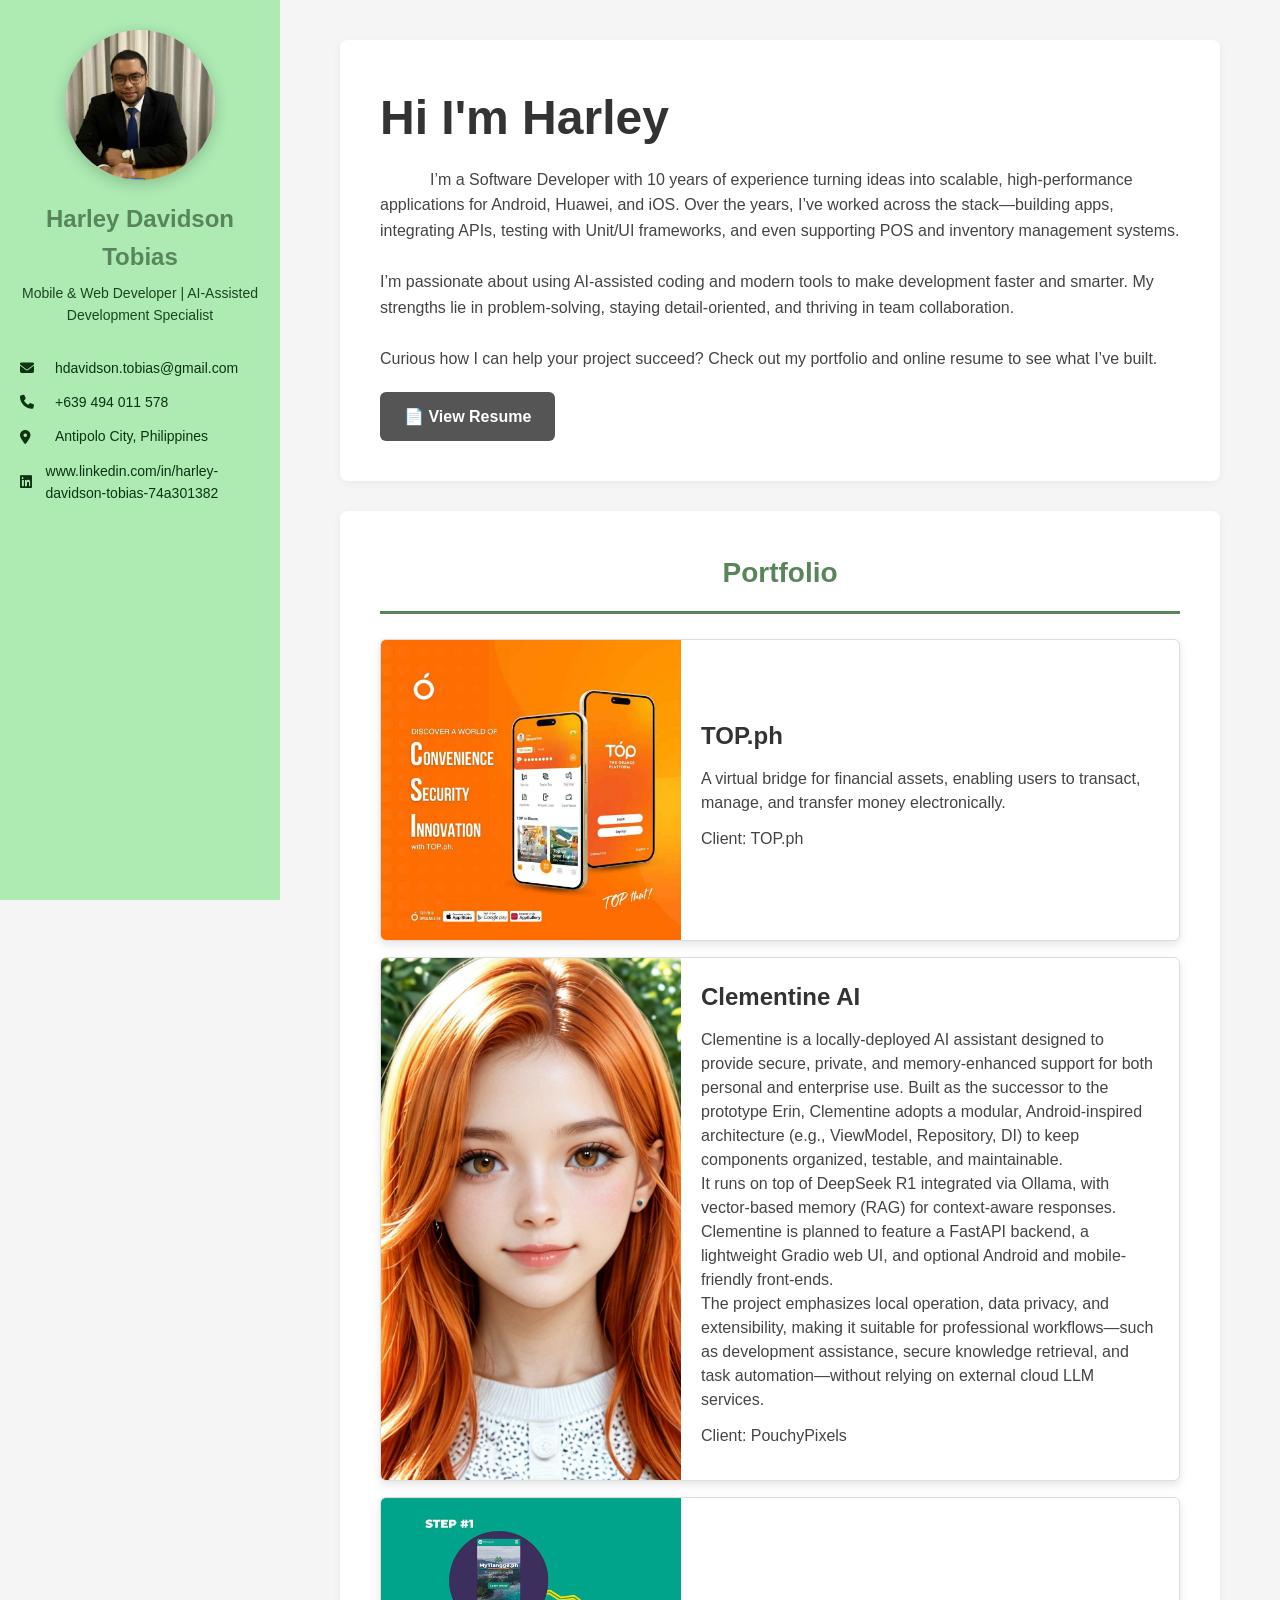
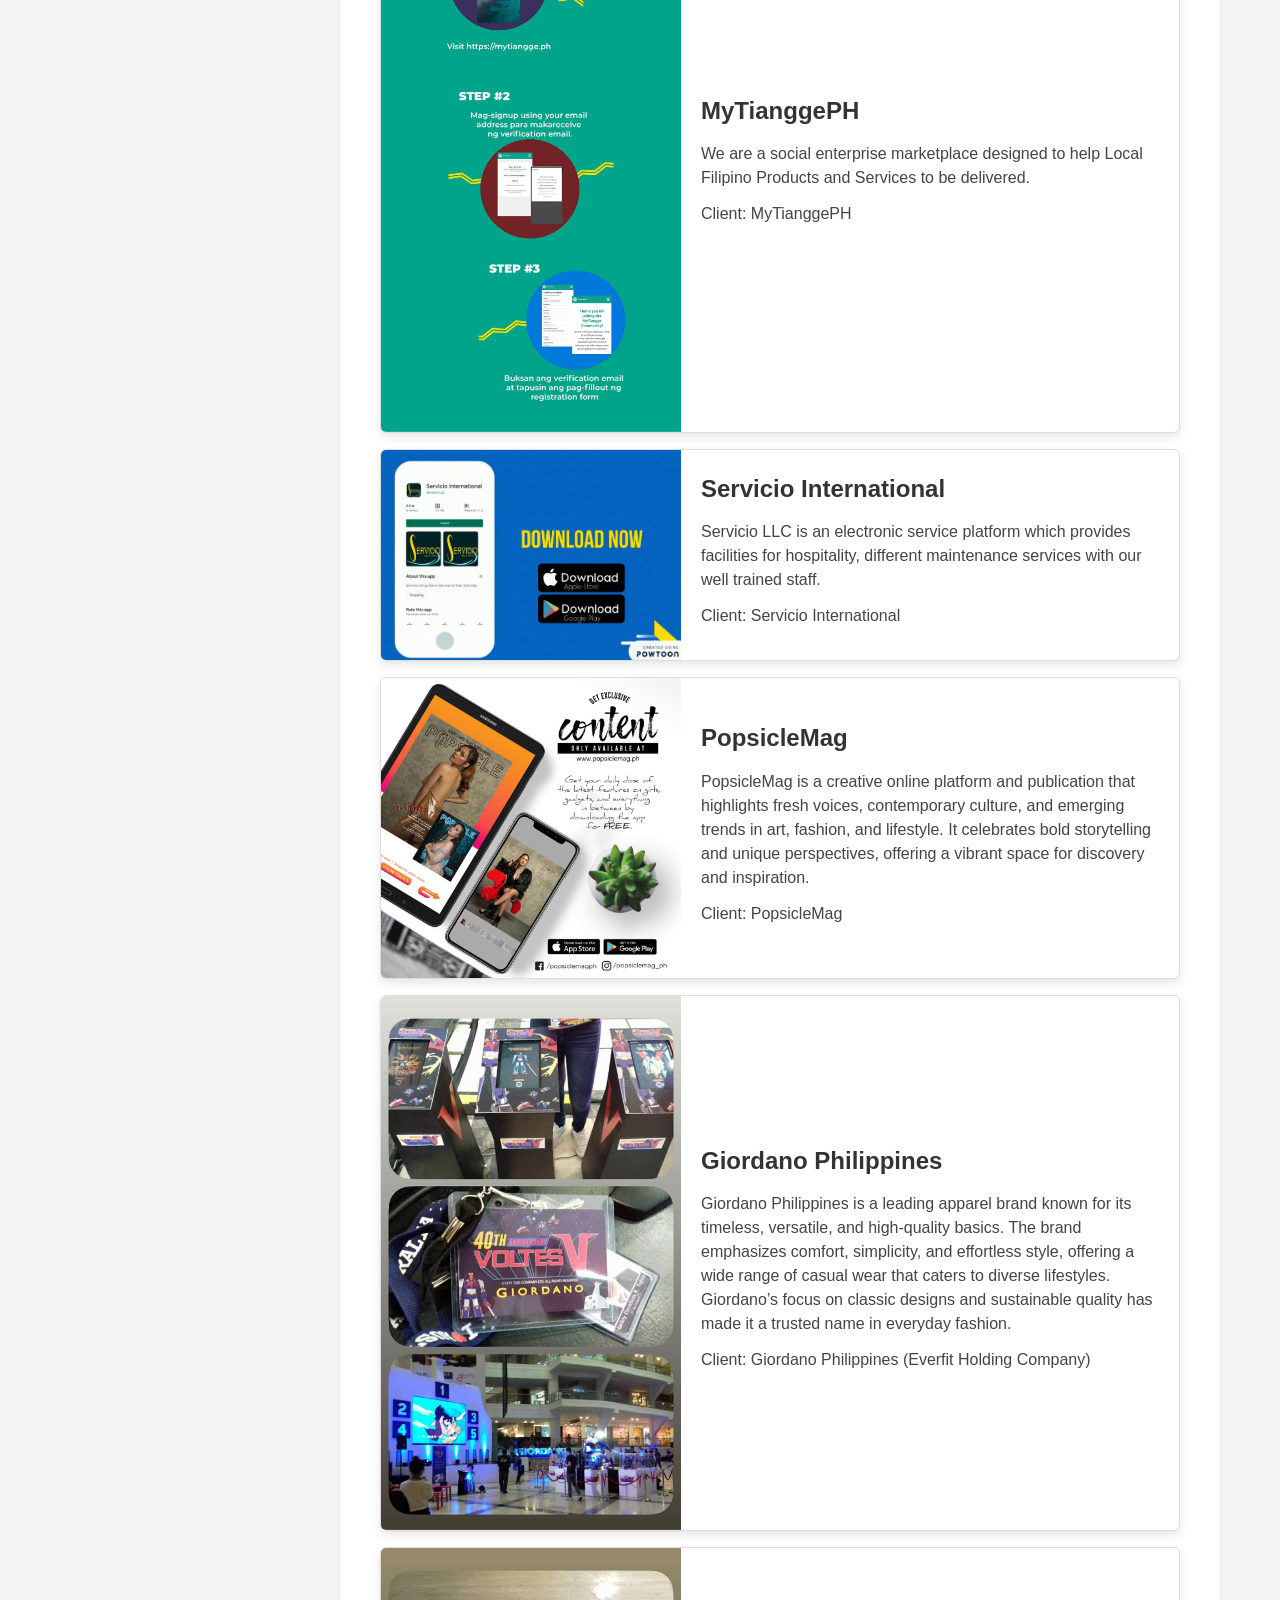
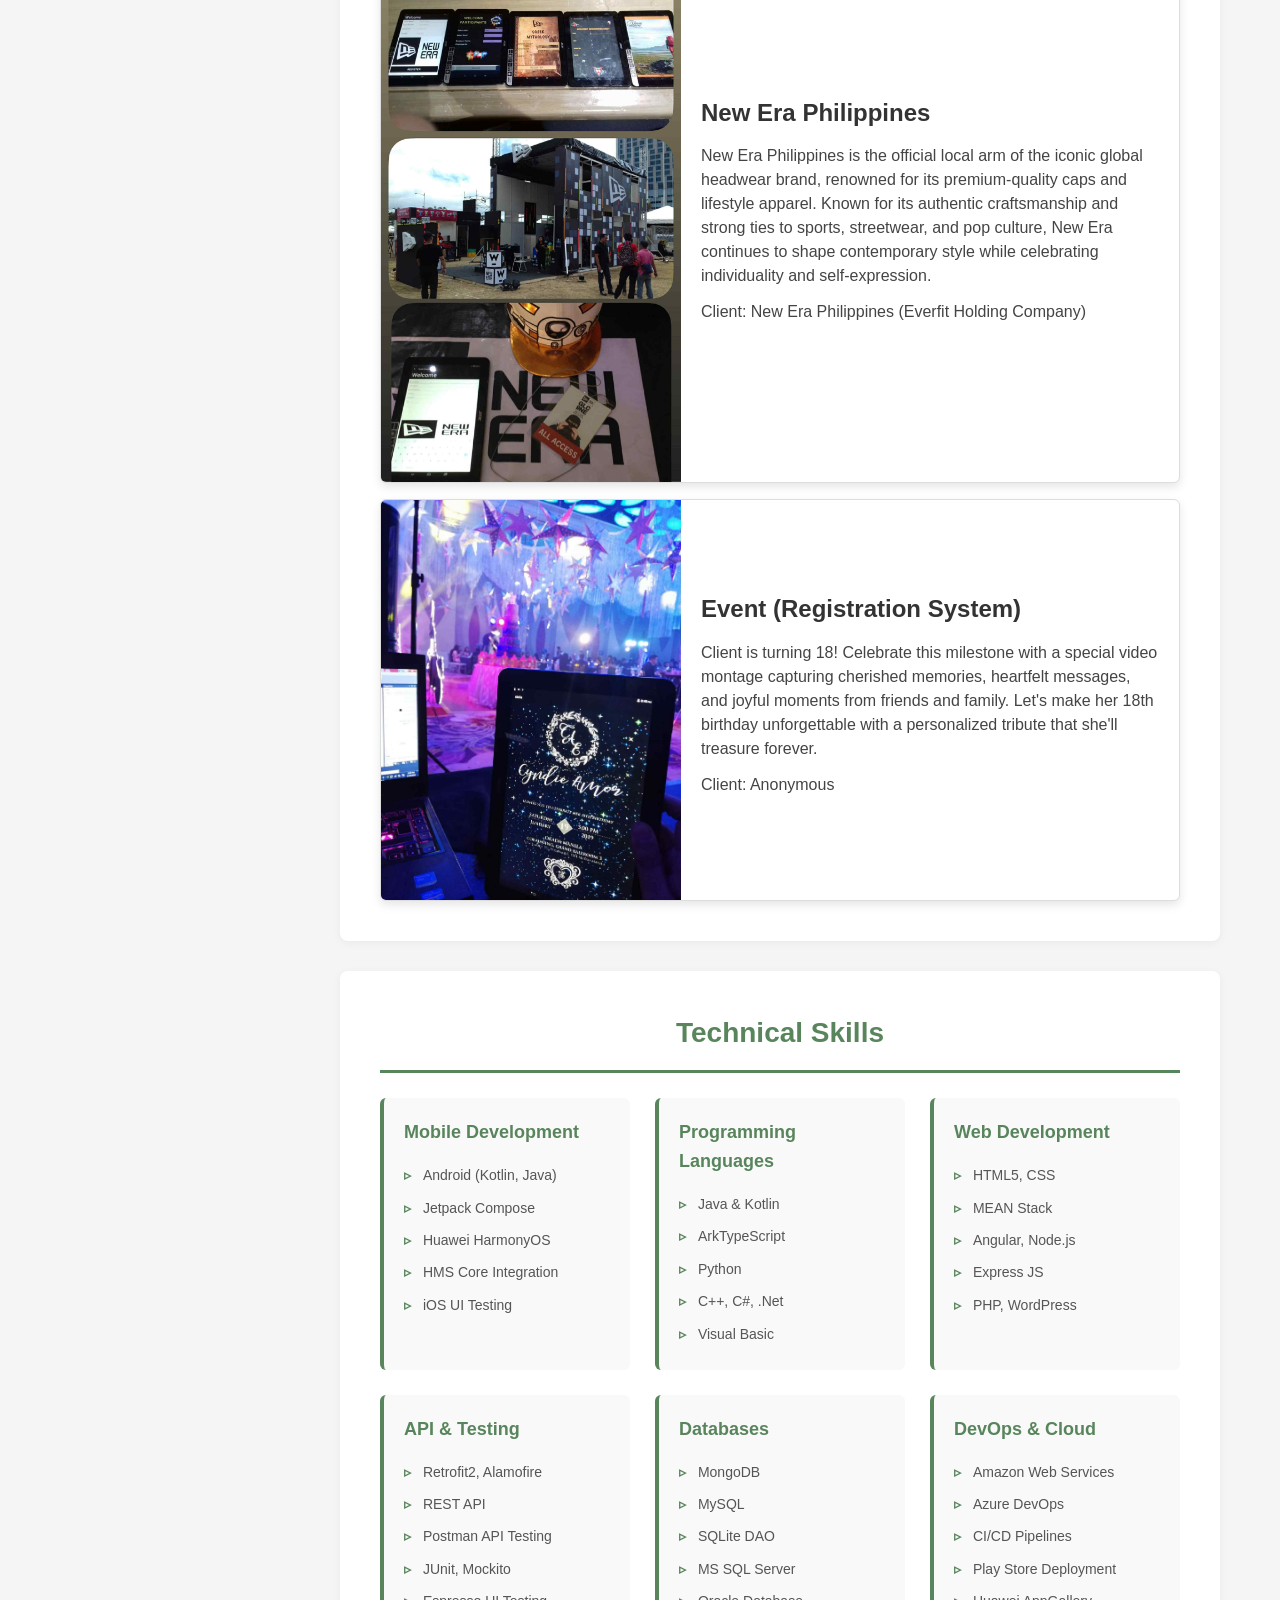
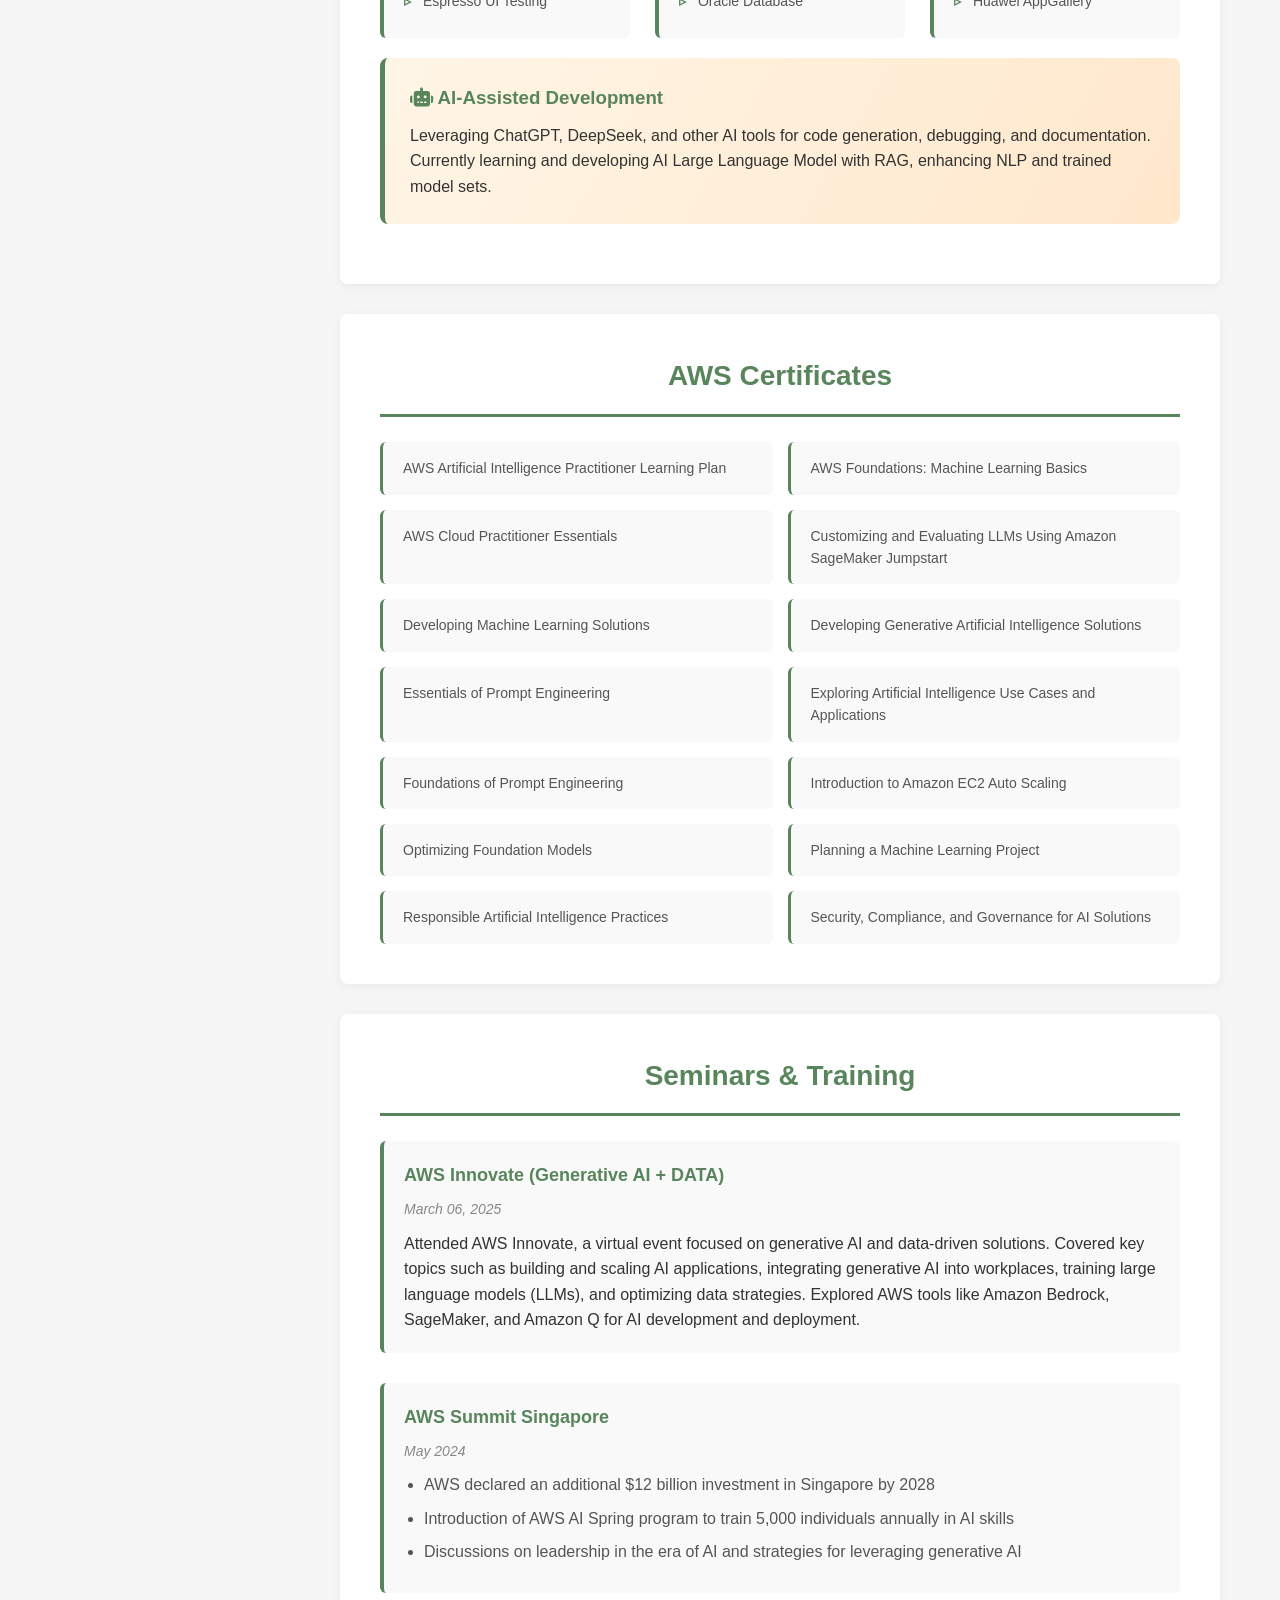
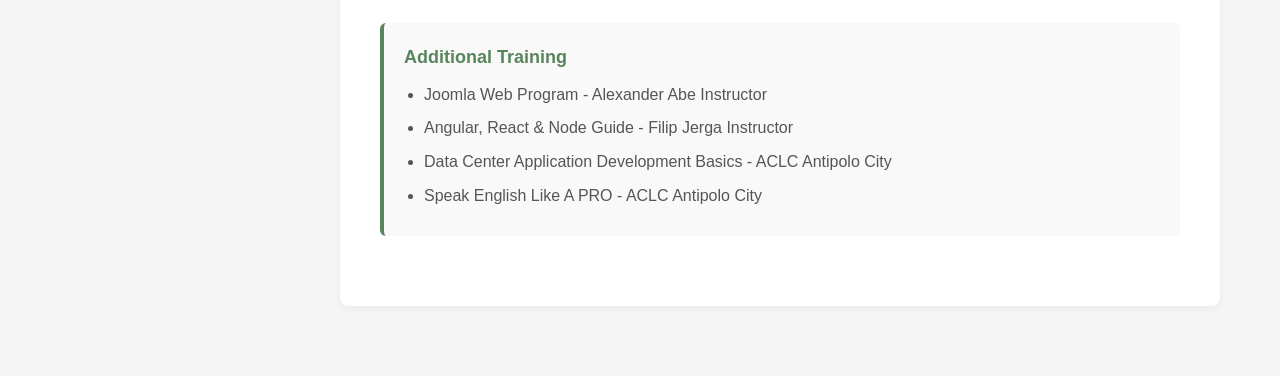
==== index.html @ dfcd3eab "added linked in" ====
<!DOCTYPE html>
<html lang="en">
<head>
    <meta charset="UTF-8">
    <meta name="viewport" content="width=device-width, initial-scale=1.0">
    <title>Harley Davidson Tobias - Mobile & Web Developer</title>
    <link href="https://cdnjs.cloudflare.com/ajax/libs/font-awesome/6.4.0/css/all.min.css" rel="stylesheet">
    <style>
        * {
            margin: 0;
            padding: 0;
            box-sizing: border-box;
        }

        body {
            font-family: 'Segoe UI', Tahoma, Geneva, Verdana, sans-serif;
            line-height: 1.6;
            color: #333;
            background: #f5f5f5;
        }

        .sidebar {
            position: fixed;
            left: 0;
            top: 0;
            width: 280px;
            height: 100vh;
            background: linear-gradient(135deg, #ADEBB3 0%, #ADEBB3 100%);
            color: white;
            padding: 30px 20px;
            overflow-y: auto;
            z-index: 1000;
        }

        .profile-img {
            width: 150px;
            height: 150px;
            border-radius: 50%;
            background: white;
            background-size: 150%; 
            background-image: url('my_picture.jpeg');
            background-position: center;
            margin: 0 auto 20px;
            display: flex;
            align-items: center;
            justify-content: center;
            font-size: 60px;
            color: #58855C;
            font-weight: bold;
            box-shadow: 0 4px 15px rgba(0,0,0,0.2);
        }

        .sidebar h1 {
            font-size: 24px;
            margin-bottom: 5px;
            text-align: center;
            color: #58855C;
        }

        .sidebar .tagline {
            text-align: center;
            font-size: 14px;
            opacity: 0.9;
            margin-bottom: 25px;
            font-weight: 300;
            color: #0D3311;
        }

        .contact-info {
            margin: 30px 0;
        }

        .contact-info a {
            color: white;
            text-decoration: none;
            display: flex;
            align-items: center;
            margin: 12px 0;
            font-size: 14px;
            transition: opacity 0.3s;
            color: #0D3311;
        }

        .contact-info a:hover {
            opacity: 0.8;
        }

        .contact-info i {
            width: 25px;
            margin-right: 10px;
        }

        .main-content {
            margin-left: 280px;
            padding: 40px 60px;
        }

        .section {
            background: white;
            padding: 40px;
            margin-bottom: 30px;
            border-radius: 8px;
            box-shadow: 0 2px 10px rgba(0,0,0,0.05);
        }

        .section-title {
            font-size: 28px;
            color: #58855C;
            margin-bottom: 25px;
            padding-bottom: 15px;
            border-bottom: 3px solid #58855C;
            font-weight: 600;
            text-align: center;
        }

        .intro {
            font-size: 18px;
            line-height: 1.8;
            color: #555;
        }

        .experience-item, .education-item {
            margin-bottom: 35px;
            padding-bottom: 30px;
            border-bottom: 1px solid #e0e0e0;
        }

        .experience-item:last-child, .education-item:last-child {
            border-bottom: none;
        }

        .job-title {
            font-size: 20px;
            color: #333;
            font-weight: 600;
            margin-bottom: 5px;
        }

        .company {
            font-size: 16px;
            color: #58855C;
            font-weight: 500;
            margin-bottom: 5px;
        }

        .date {
            font-size: 14px;
            color: #888;
            margin-bottom: 15px;
            font-style: italic;
        }

        .experience-item ul, .seminars ul {
            margin-left: 20px;
            margin-top: 10px;
        }

        .experience-item li, .seminars li {
            margin: 8px 0;
            color: #555;
        }

        .skills-grid {
            display: grid;
            grid-template-columns: repeat(auto-fit, minmax(250px, 1fr));
            gap: 25px;
            margin-top: 20px;
        }

        .skill-category {
            background: #f9f9f9;
            padding: 20px;
            border-radius: 6px;
            border-left: 4px solid #58855C;
        }

        .skill-category h3 {
            color: #58855C;
            margin-bottom: 12px;
            font-size: 18px;
        }

        .skill-category ul {
            list-style: none;
        }

        .skill-category li {
            padding: 5px 0;
            color: #555;
            font-size: 14px;
        }

        .skill-category li:before {
            content: "▹ ";
            color: #58855C;
            font-weight: bold;
            margin-right: 8px;
        }

        .certificates-grid {
            display: grid;
            grid-template-columns: repeat(auto-fill, minmax(280px, 1fr));
            gap: 15px;
            margin-top: 20px;
        }

        .certificate-item {
            background: #f9f9f9;
            padding: 15px 20px;
            border-radius: 6px;
            border-left: 3px solid #58855C;
            font-size: 14px;
            color: #555;
            transition: transform 0.3s, box-shadow 0.3s;
        }

        .certificate-item:hover {
            transform: translateX(5px);
            box-shadow: 0 4px 12px rgba(255, 107, 53, 0.2);
        }

        .awards {
            display: flex;
            flex-wrap: wrap;
            gap: 15px;
            margin-top: 20px;
        }

        .award-badge {
            background: linear-gradient(135deg, #58855C 0%, #ff8c42 100%);
            color: white;
            padding: 12px 20px;
            border-radius: 25px;
            font-size: 14px;
            font-weight: 500;
            box-shadow: 0 3px 10px rgba(255, 107, 53, 0.3);
        }

        .seminar-item {
            margin-bottom: 30px;
            padding: 20px;
            background: #f9f9f9;
            border-radius: 6px;
            border-left: 4px solid #58855C;
        }

        .seminar-title {
            font-size: 18px;
            color: #58855C;
            font-weight: 600;
            margin-bottom: 8px;
        }

        .seminar-item .date {
            margin-bottom: 10px;
        }

        @media (max-width: 768px) {
            .sidebar {
                position: relative;
                width: 100%;
                height: auto;
            }

            .main-content {
                margin-left: 0;
                padding: 20px;
            }

            .skills-grid {
                grid-template-columns: 1fr;
            }
        }

        .highlight {
            background: linear-gradient(120deg, #fff5e6 0%, #ffe8cc 100%);
            padding: 25px;
            border-radius: 8px;
            border-left: 5px solid #58855C;
            margin: 20px 0;
        }

        .highlight h3 {
            color: #58855C;
            margin-bottom: 10px;
        }

        .profile-info {
            flex: 1;
        }

        .profile-info h1 {
            font-size: 48px;
            margin: 0 0 10px 0;
        }

        .profile-info h2 {
            font-size: 24px;
            font-weight: normal;
            color: #666;
            margin: 0 0 20px 0;
        }

        .profile-info p {
            font-size: 16px;
            color: #444;
            line-height: 1.6;
        }

        .profile-info a {
            color: white;
            text-decoration: none;
        }

        .buttons {
            margin-top: 20px;
        }

        .btn {
            display: inline-block;
            padding: 12px 24px;
            margin-right: 12px;
            font-weight: bold;
            border-radius: 6px;
            text-decoration: none;
            font-size: 16px;
        }

        .btn-portfolio {
            background-color: #4CAF50;
            color: white;
        }

        .btn-resume {
            background-color: #555;
            color: white;
        }
        .indented-first-line {
            text-indent: 50px; /* Indents the first line by 50 pixels */
        }

        .project-card {
            display: flex;
            max-width: 800px;
            background: #fff;
            border: 1px solid #ddd;
            border-radius: 6px;
            margin-top: 16px;
            overflow: hidden;
            box-shadow: 0 4px 10px rgba(0,0,0,0.1);
        }

        .project-card img {
            width: 300px;
            height: auto;
            object-fit: cover;
        }

        .project-content {
            padding: 20px;
            display: flex;
            flex-direction: column;
            justify-content: center;
        }

        .project-content h2 {
            font-size: 24px;
            margin: 0 0 12px 0;
            font-weight: bold;
        }

        .project-content p {
            font-size: 16px;
            color: #444;
            line-height: 1.5;
            margin: 0 0 12px 0;
        }

        .project-client {
            font-size: 14px;
            color: #777;
        }

        /* Responsive */
        @media (max-width: 600px) {
            .project-card {
            flex-direction: column;
            }

            .project-card img {
            width: 100%;
            }
        }
    </style>
</head>
<body>
    <div class="sidebar">
        <div class="profile-img"></div>
        <h1>Harley Davidson Tobias</h1>
        <p class="tagline">Mobile & Web Developer | AI-Assisted Development Specialist</p>
        
        <div class="contact-info">
            <a href="mailto:hdavidson.tobias@gmail.com">
                <i class="fas fa-envelope"></i>
                hdavidson.tobias@gmail.com
            </a>
            <a href="tel:+639494011578">
                <i class="fas fa-phone"></i>
                +639 494 011 578
            </a>
            <a href="#">
                <i class="fas fa-map-marker-alt"></i>
                Antipolo City, Philippines
            </a>
            <a href="https://www.linkedin.com/in/harley-davidson-tobias-74a301382">
                <i class="fa-brands fa-linkedin"></i>
                www.linkedin.com/in/harley-davidson-tobias-74a301382
            </a>
        </div>
    </div>

    <div class="main-content">
        <section class="section">
            <!-- <h2 class="section-title">Professional Summary</h2>
            <p class="intro">
                Results-driven Software Developer with 10 years of experience specializing in Android, Huawei, and iOS applications, as well as Unit/UI Testing, Postman API Testing, web development, inventory management, and POS technical support. Proficient in front-end and back-end development, API integration, and AI-assisted coding. Known for strong problem-solving skills, attention to detail, and a collaborative team spirit. Passionate about building scalable, high-performance applications and leveraging tools to optimize workflows.
            </p> -->
            <div class="profile-info">
                <h1>Hi I'm Harley</h1>
                <p class="indented-first-line">I’m a Software Developer with 10 years of experience turning ideas into scalable, high-performance applications for Android, Huawei, and iOS. Over the years, I’ve worked across the stack—building apps, integrating APIs, testing with Unit/UI frameworks, and even supporting POS and inventory management systems.
                    <br><br>I’m passionate about using AI-assisted coding and modern tools to make development faster and smarter. My strengths lie in problem-solving, staying detail-oriented, and thriving in team collaboration.
                    <br><br>Curious how I can help your project succeed? Check out my portfolio and online resume to see what I’ve built.
                </p>
            
                <div class="buttons">
                  <!-- <a href="#" class="btn btn-portfolio">➤ View Portfolio</a> -->
                  <a href="cv.pdf" class="btn btn-resume">📄 View Resume</a>
                </div>
              </div>
            
              <!-- <div class="profile-img">
                <img src="profile.jpg" alt="Profile Photo">
              </div> -->
        </section>

        <section class="section">
            <h2 class="section-title">Portfolio</h2>
            <div class="project-card">
                <img src="top_1.jpeg" alt="TOP.ph">
                <div class="project-content">
                  <h2>TOP.ph</h2>
                  <p>
                    A virtual bridge for financial assets, enabling users to transact, manage, and transfer money electronically.
                  </p>
                  <p class="project-client">Client: TOP.ph</p>
                </div>
            </div>

            <div class="project-card">
                <img src="clementine.png" alt="Clementine">
                <div class="project-content">
                  <h2>Clementine AI</h2>
                  <p>
                    Clementine is a locally-deployed AI assistant designed to provide secure, private, and memory-enhanced support for both personal and enterprise use. Built as the successor to the prototype Erin, Clementine adopts a modular, Android-inspired architecture (e.g., ViewModel, Repository, DI) to keep components organized, testable, and maintainable.
                    <br>It runs on top of DeepSeek R1 integrated via Ollama, with vector-based memory (RAG) for context-aware responses. Clementine is planned to feature a FastAPI backend, a lightweight Gradio web UI, and optional Android and mobile-friendly front-ends.
                    <br>The project emphasizes local operation, data privacy, and extensibility, making it suitable for professional workflows—such as development assistance, secure knowledge retrieval, and task automation—without relying on external cloud LLM services.
                  </p>
                  <p class="project-client">Client: PouchyPixels</p>
                </div>
            </div>

            <div class="project-card">
                <img src="mytiangge_4.jpeg" alt="MyTianggePH">
                <div class="project-content">
                  <h2>MyTianggePH</h2>
                  <p>
                    We are a social enterprise marketplace designed to help Local Filipino Products and Services to be delivered.
                  </p>
                  <p class="project-client">Client: MyTianggePH</p>
                </div>
            </div>

            <div class="project-card">
                <img src="servicio_2.jpeg" alt="Servicio International ">
                <div class="project-content">
                  <h2>Servicio International</h2>
                  <p>
                    Servicio LLC is an electronic service platform which provides facilities for hospitality, different maintenance services with our well trained staff.
                  </p>
                  <p class="project-client">Client: Servicio International </p>
                </div>
            </div>

            <div class="project-card">
                <img src="popsicle_mag.jpg" alt="PopsicleMag">
                <div class="project-content">
                  <h2>PopsicleMag</h2>
                  <p>
                    PopsicleMag is a creative online platform and publication that highlights fresh voices, contemporary culture, and emerging trends in art, fashion, and lifestyle. It celebrates bold storytelling and unique perspectives, offering a vibrant space for discovery and inspiration.
                  </p>
                  <p class="project-client">Client: PopsicleMag</p>
                </div>
            </div>
            
            <div class="project-card">
                <img src="giordano_1.jpeg" alt="Giordano Philippines">
                <div class="project-content">
                  <h2>Giordano Philippines</h2>
                  <p>
                    Giordano Philippines is a leading apparel brand known for its timeless, versatile, and high-quality basics. The brand emphasizes comfort, simplicity, and effortless style, offering a wide range of casual wear that caters to diverse lifestyles. Giordano’s focus on classic designs and sustainable quality has made it a trusted name in everyday fashion.
                  </p>
                  <p class="project-client">Client: Giordano Philippines (Everfit Holding Company) </p>
                </div>
            </div>

            <div class="project-card">
                <img src="newera_1.jpeg" alt="New Era Philippines">
                <div class="project-content">
                  <h2>New Era Philippines</h2>
                  <p>
                    New Era Philippines is the official local arm of the iconic global headwear brand, renowned for its premium-quality caps and lifestyle apparel. Known for its authentic craftsmanship and strong ties to sports, streetwear, and pop culture, New Era continues to shape contemporary style while celebrating individuality and self-expression.
                  </p>
                  <p class="project-client">Client: New Era Philippines (Everfit Holding Company) </p>
                </div>
            </div>

            <div class="project-card">
                <img src="cyndie_amor.jpeg" alt="Cyndie Amor">
                <div class="project-content">
                  <h2>Event (Registration System)</h2>
                  <p>
                    Client is turning 18! Celebrate this milestone with a special video montage capturing cherished memories, heartfelt messages, and joyful moments from friends and family. Let's make her 18th birthday unforgettable with a personalized tribute that she'll treasure forever.
                  </p>
                  <p class="project-client">Client: Anonymous </p>
                </div>
            </div>
        </section>
        <!-- <section class="section">
            <h2 class="section-title">Experience</h2>
            
            <div class="experience-item">
                <h3 class="job-title">Mobile Android/Huawei Developer</h3>
                <div class="company">The Orange Company Inc., Philippines</div>
                <div class="date">August 2022 - Present</div>
                <ul>
                    <li>Developed multiple Android and Huawei mobile applications (In-House apps) with Jetpack Compose & XML (TOP.PH, TOP KEY, QR generation)</li>
                    <li>Conducted UNIT/UI Testing using Espresso (Android Studio IDE)</li>
                    <li>Integrated RESTful & SQL APIs for real-time and asynchronous data handling</li>
                    <li>Implemented Huawei Mobile Services (HMS) such as Location Kit, Geocoder, and more</li>
                    <li>Wrote & maintained unit tests with JUnit, Mockito and Espresso to ensure code reliability</li>
                    <li>Automated UI testing and Unit Testing for robust user experience validation</li>
                    <li>Conducted Postman testing of API request, response and authentications</li>
                    <li>Optimized app performance by reducing memory leaks and improving response times</li>
                    <li>Managed Play Store & AppGallery deployments, including signing, review compliance, and updates</li>
                    <li>Enhanced CI/CD workflows in Azure DevOps for automated testing and release management</li>
                </ul>
            </div>

            <div class="experience-item">
                <h3 class="job-title">Software Information Technology</h3>
                <div class="company">SERVICIO International, Doha Qatar</div>
                <div class="date">April 2020 - September 2021</div>
                <ul>
                    <li>Developed/Maintained SERVICIO application Android and iOS version</li>
                    <li>Q.A Tester for the Android version</li>
                    <li>Website development and maintenance of SERVICIO</li>
                    <li>Maintained AWS Cloud Server for SERVICIO</li>
                    <li>Managed MongoDB Database</li>
                    <li>Provided technical support for office equipment</li>
                </ul>
            </div>

            <div class="experience-item">
                <h3 class="job-title">Head Android Developer – Front End/Back End</h3>
                <div class="company">MyTianggePH, Philippines</div>
                <div class="date">June 2020 - March 2021</div>
                <ul>
                    <li>Developed MyTianggePH android version</li>
                    <li>Q.A Tester for the Website development team and Android version</li>
                    <li>API Back-End Tester using CURL and Postman for integration between android app and website</li>
                    <li>API Back-End Developer for android</li>
                </ul>
            </div>

            <div class="experience-item">
                <h3 class="job-title">Lead Systems Developer / IT Assistant</h3>
                <div class="company">Everfit Holding Company Inc., Philippines</div>
                <div class="date">May 2017 - March 2020</div>
                <ul>
                    <li>Provided support for In-house POS system for Philippines, Mall Networks</li>
                    <li>Training Instructor for POS In-house application</li>
                    <li>Team Lead for Management Inventory System and VIP card system</li>
                    <li>Created new databases using data CFG (Context Free Grammar)</li>
                    <li>Generated reports and monitoring using backend SQL queries (MS SQL Server 2000 ~ 2008 R2)</li>
                    <li>Supported stores: Giordano PH, NEW ERA Caps PH, NBA Philippines, Popsicle Magazine PH, Versus Barcade Uptown Makati</li>
                </ul>
            </div>

            <div class="experience-item">
                <h3 class="job-title">System Analyst Data Programmer Engineer Trainee</h3>
                <div class="company">Asian Business Solutions Inc., Makati City PH</div>
                <div class="date">May 2015 - April 2016</div>
                <ul>
                    <li>Spring MVC JavaScript/Dojo Toolkit developer</li>
                    <li>User Interface / Web Design</li>
                    <li>Key Accomplishment: Insurance Brokerage System</li>
                </ul>
            </div>
        </section> -->

        <section class="section">
            <h2 class="section-title">Technical Skills</h2>
            <div class="skills-grid">
                <div class="skill-category">
                    <h3>Mobile Development</h3>
                    <ul>
                        <li>Android (Kotlin, Java)</li>
                        <li>Jetpack Compose</li>
                        <li>Huawei HarmonyOS</li>
                        <li>HMS Core Integration</li>
                        <li>iOS UI Testing</li>
                    </ul>
                </div>
                <div class="skill-category">
                    <h3>Programming Languages</h3>
                    <ul>
                        <li>Java & Kotlin</li>
                        <li>ArkTypeScript</li>
                        <li>Python</li>
                        <li>C++, C#, .Net</li>
                        <li>Visual Basic</li>
                    </ul>
                </div>
                <div class="skill-category">
                    <h3>Web Development</h3>
                    <ul>
                        <li>HTML5, CSS</li>
                        <li>MEAN Stack</li>
                        <li>Angular, Node.js</li>
                        <li>Express JS</li>
                        <li>PHP, WordPress</li>
                    </ul>
                </div>
                <div class="skill-category">
                    <h3>API & Testing</h3>
                    <ul>
                        <li>Retrofit2, Alamofire</li>
                        <li>REST API</li>
                        <li>Postman API Testing</li>
                        <li>JUnit, Mockito</li>
                        <li>Espresso UI Testing</li>
                    </ul>
                </div>
                <div class="skill-category">
                    <h3>Databases</h3>
                    <ul>
                        <li>MongoDB</li>
                        <li>MySQL</li>
                        <li>SQLite DAO</li>
                        <li>MS SQL Server</li>
                        <li>Oracle Database</li>
                    </ul>
                </div>
                <div class="skill-category">
                    <h3>DevOps & Cloud</h3>
                    <ul>
                        <li>Amazon Web Services</li>
                        <li>Azure DevOps</li>
                        <li>CI/CD Pipelines</li>
                        <li>Play Store Deployment</li>
                        <li>Huawei AppGallery</li>
                    </ul>
                </div>
            </div>

            <div class="highlight">
                <h3><i class="fas fa-robot"></i> AI-Assisted Development</h3>
                <p>Leveraging ChatGPT, DeepSeek, and other AI tools for code generation, debugging, and documentation. Currently learning and developing AI Large Language Model with RAG, enhancing NLP and trained model sets.</p>
            </div>
        </section>

        <!-- <section class="section">
            <h2 class="section-title">Education</h2>
            
            <div class="education-item">
                <h3 class="job-title">Computer System and Design Program</h3>
                <div class="company">AMA Computer Learning Center, Antipolo City</div>
                <div class="date">Degree Completed 2013-2015</div>
            </div>

            <div class="education-item">
                <h3 class="job-title">Bachelor of Science Information Technology - Digital Arts</h3>
                <div class="company">Colegio de San Juan de Letran, Manila</div>
                <div class="date">Semester 2011-2012</div>
            </div>

            <div class="education-item">
                <h3 class="job-title">Bachelor of Science in Industrial Engineering</h3>
                <div class="company">Polytechnic University of the Philippines, Manila</div>
                <div class="date">Semester 2010-2011</div>
            </div>
        </section> -->

        <section class="section">
            <h2 class="section-title">AWS Certificates</h2>
            <div class="certificates-grid">
                <div class="certificate-item">AWS Artificial Intelligence Practitioner Learning Plan</div>
                <div class="certificate-item">AWS Foundations: Machine Learning Basics</div>
                <div class="certificate-item">AWS Cloud Practitioner Essentials</div>
                <div class="certificate-item">Customizing and Evaluating LLMs Using Amazon SageMaker Jumpstart</div>
                <div class="certificate-item">Developing Machine Learning Solutions</div>
                <div class="certificate-item">Developing Generative Artificial Intelligence Solutions</div>
                <div class="certificate-item">Essentials of Prompt Engineering</div>
                <div class="certificate-item">Exploring Artificial Intelligence Use Cases and Applications</div>
                <div class="certificate-item">Foundations of Prompt Engineering</div>
                <div class="certificate-item">Introduction to Amazon EC2 Auto Scaling</div>
                <div class="certificate-item">Optimizing Foundation Models</div>
                <div class="certificate-item">Planning a Machine Learning Project</div>
                <div class="certificate-item">Responsible Artificial Intelligence Practices</div>
                <div class="certificate-item">Security, Compliance, and Governance for AI Solutions</div>
            </div>
        </section>
        
        <section class="section seminars">
            <h2 class="section-title">Seminars & Training</h2>
            
            <div class="seminar-item">
                <div class="seminar-title">AWS Innovate (Generative AI + DATA)</div>
                <div class="date">March 06, 2025</div>
                <p>Attended AWS Innovate, a virtual event focused on generative AI and data-driven solutions. Covered key topics such as building and scaling AI applications, integrating generative AI into workplaces, training large language models (LLMs), and optimizing data strategies. Explored AWS tools like Amazon Bedrock, SageMaker, and Amazon Q for AI development and deployment.</p>
            </div>

            <div class="seminar-item">
                <div class="seminar-title">AWS Summit Singapore</div>
                <div class="date">May 2024</div>
                <ul>
                    <li>AWS declared an additional $12 billion investment in Singapore by 2028</li>
                    <li>Introduction of AWS AI Spring program to train 5,000 individuals annually in AI skills</li>
                    <li>Discussions on leadership in the era of AI and strategies for leveraging generative AI</li>
                </ul>
            </div>

            <div class="seminar-item">
                <div class="seminar-title">Additional Training</div>
                <ul>
                    <li>Joomla Web Program - Alexander Abe Instructor</li>
                    <li>Angular, React & Node Guide - Filip Jerga Instructor</li>
                    <li>Data Center Application Development Basics - ACLC Antipolo City</li>
                    <li>Speak English Like A PRO - ACLC Antipolo City</li>
                </ul>
            </div>
        </section>

        

        <!-- <section class="section">
            <h2 class="section-title">School Awards</h2>
            <div class="awards">
                <div class="award-badge"><i class="fas fa-trophy"></i> Top 5 Programmer and Dean Lister</div>
                <div class="award-badge"><i class="fas fa-trophy"></i> Top 2 System Analysis and Design</div>
                <div class="award-badge"><i class="fas fa-trophy"></i> Top 4 Work Ethics and Standard</div>
            </div>
        </section> -->
    </div>
</body>
</html>
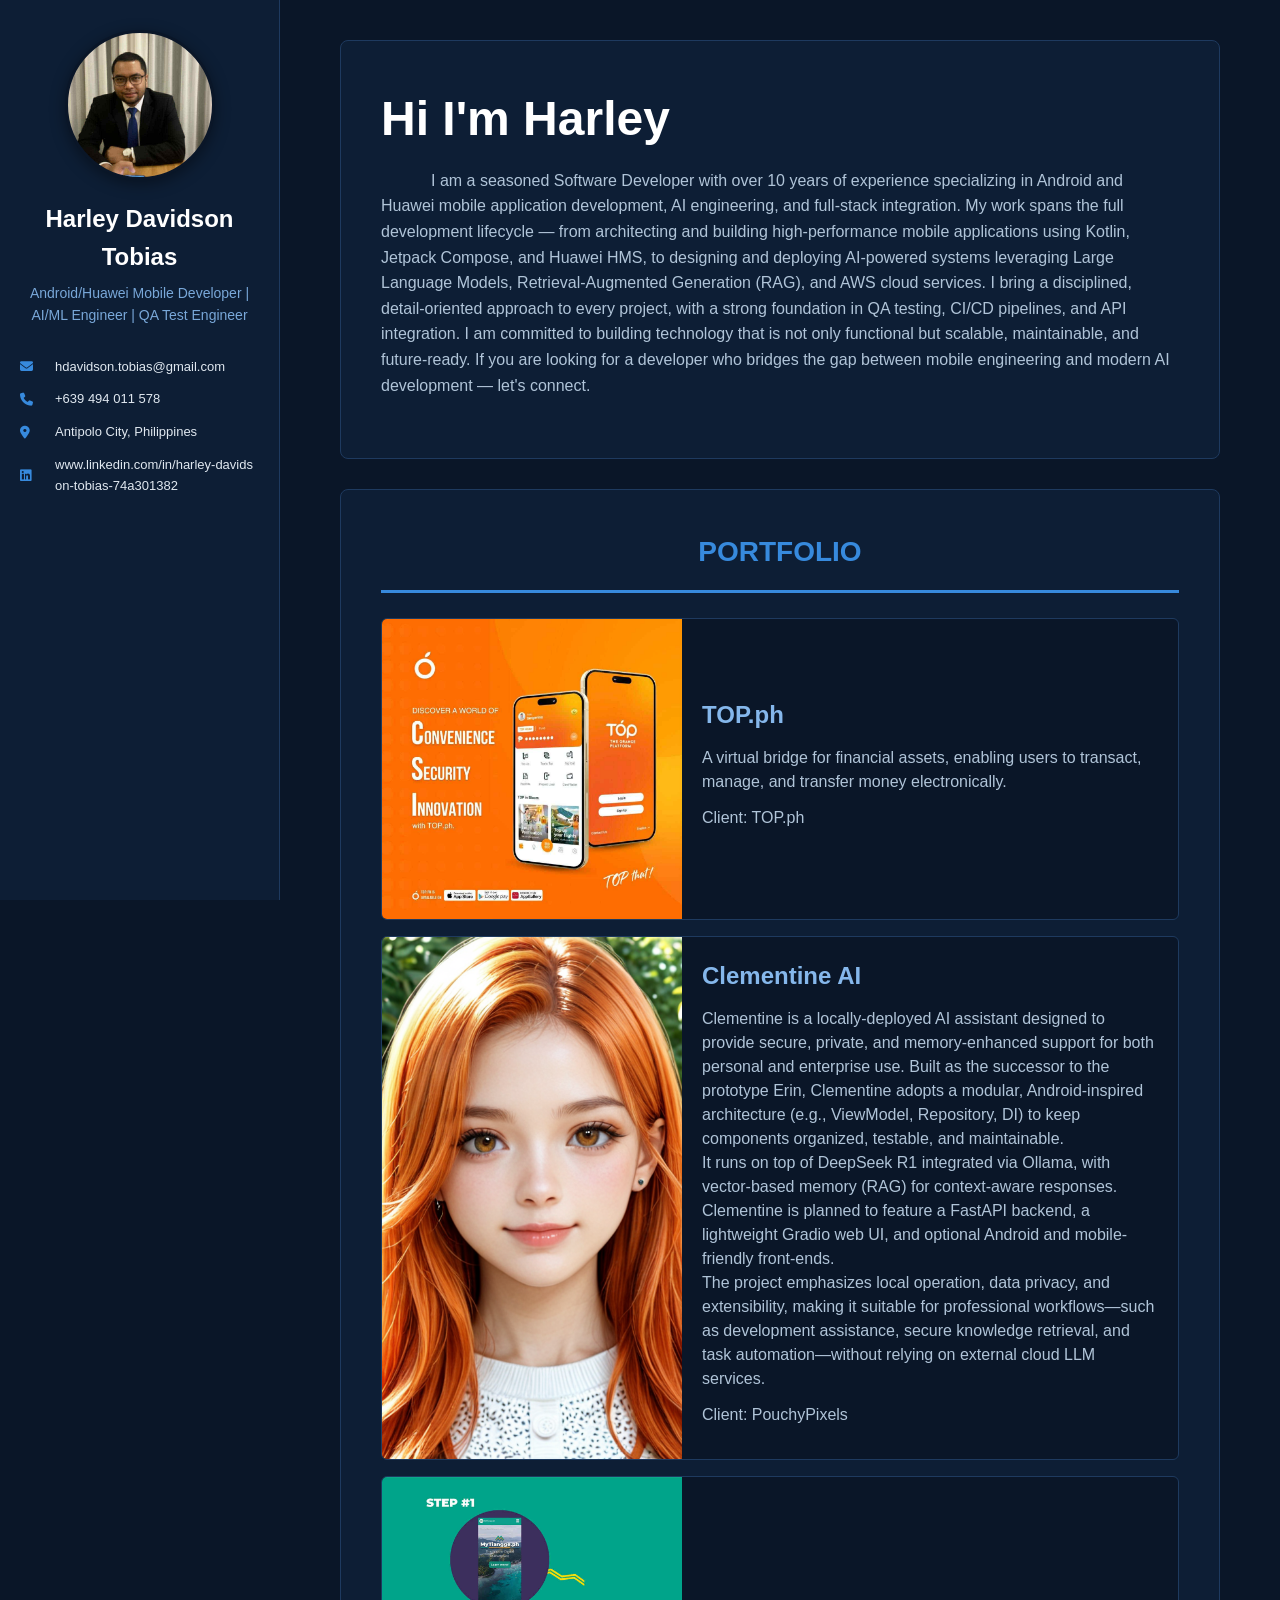
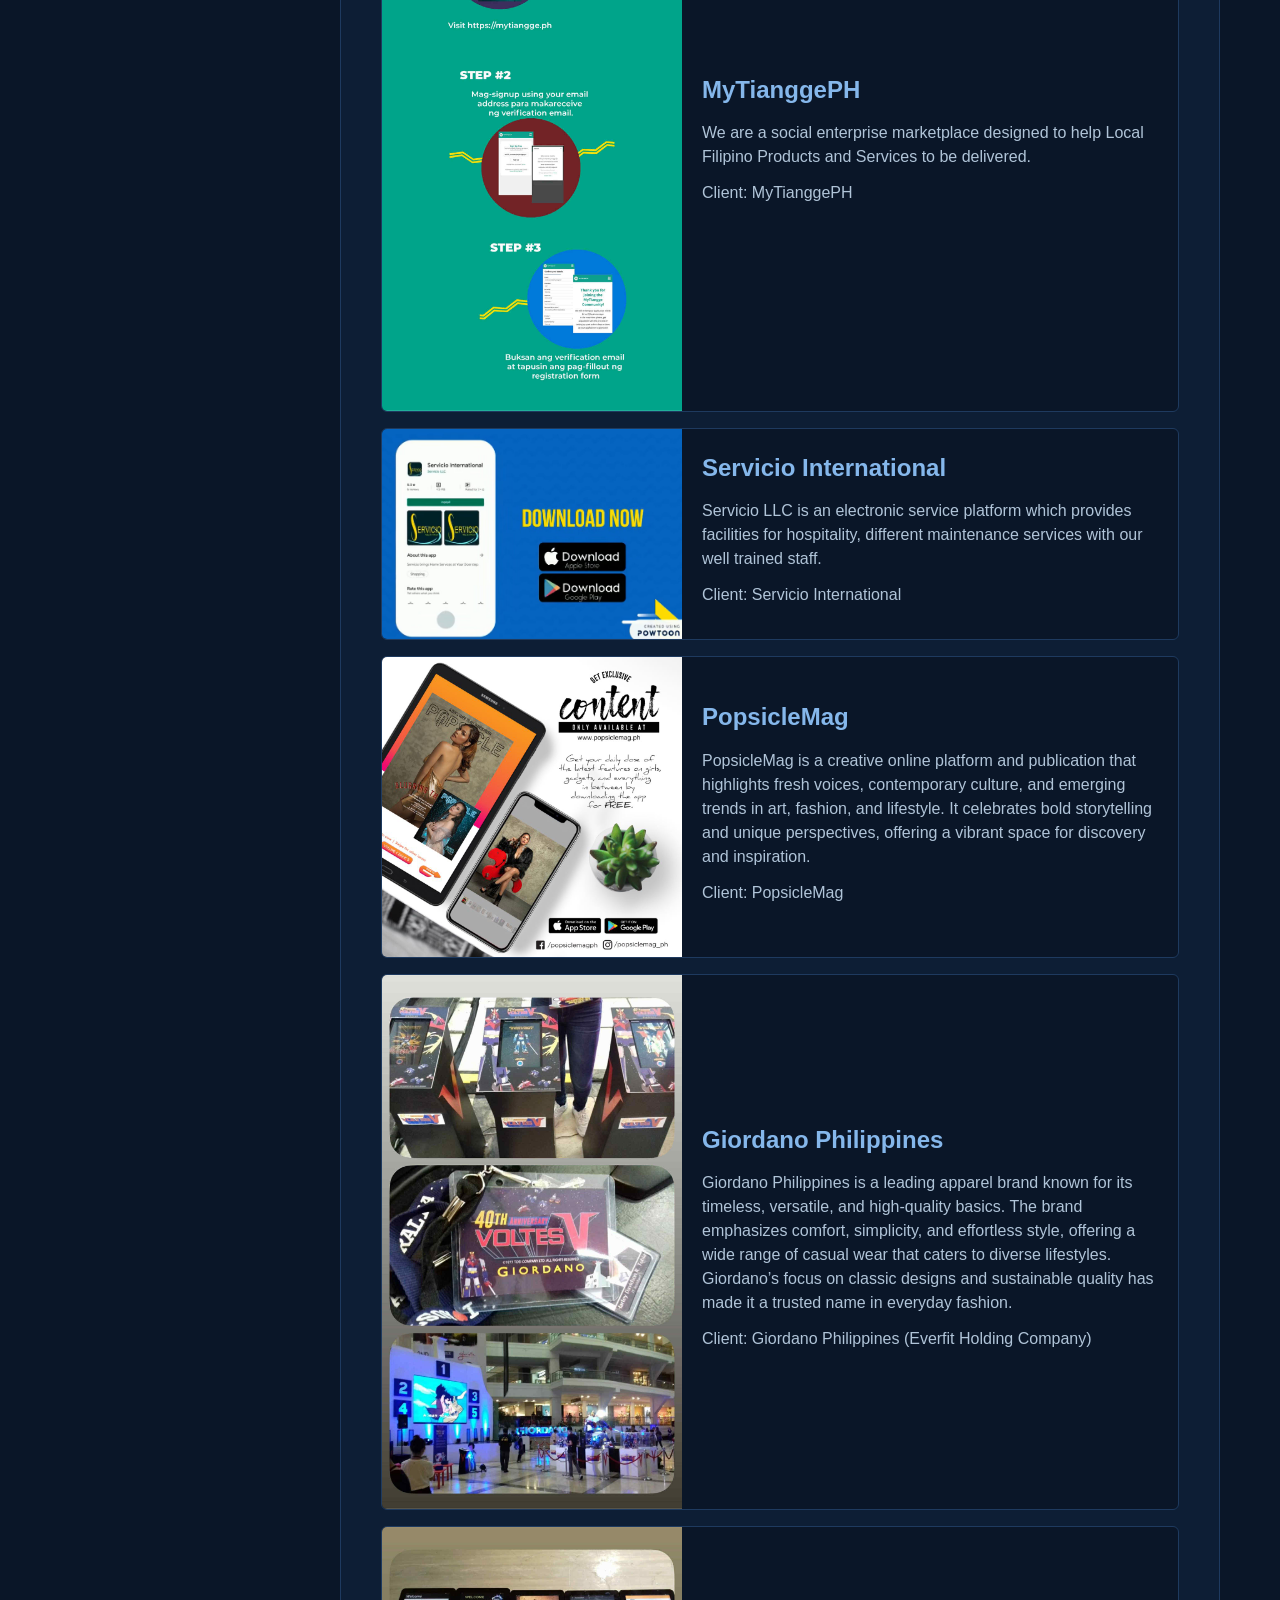
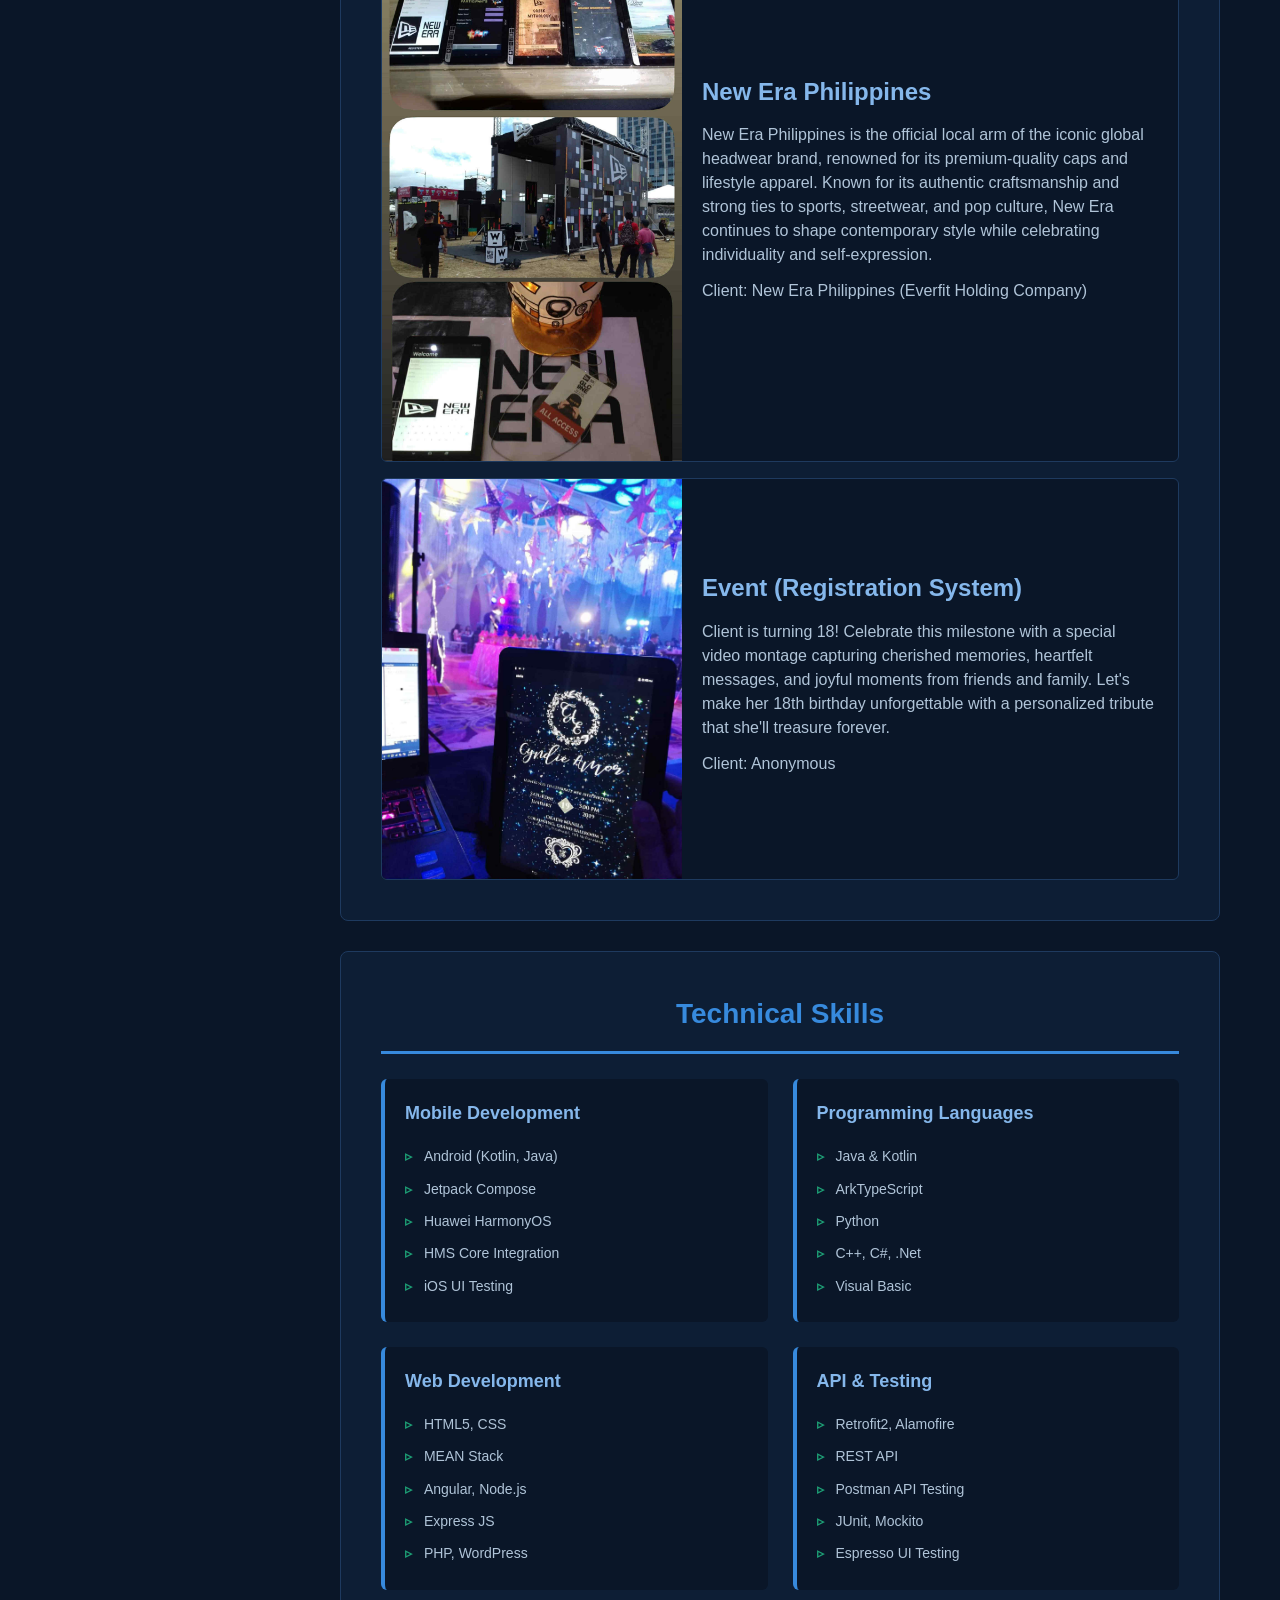
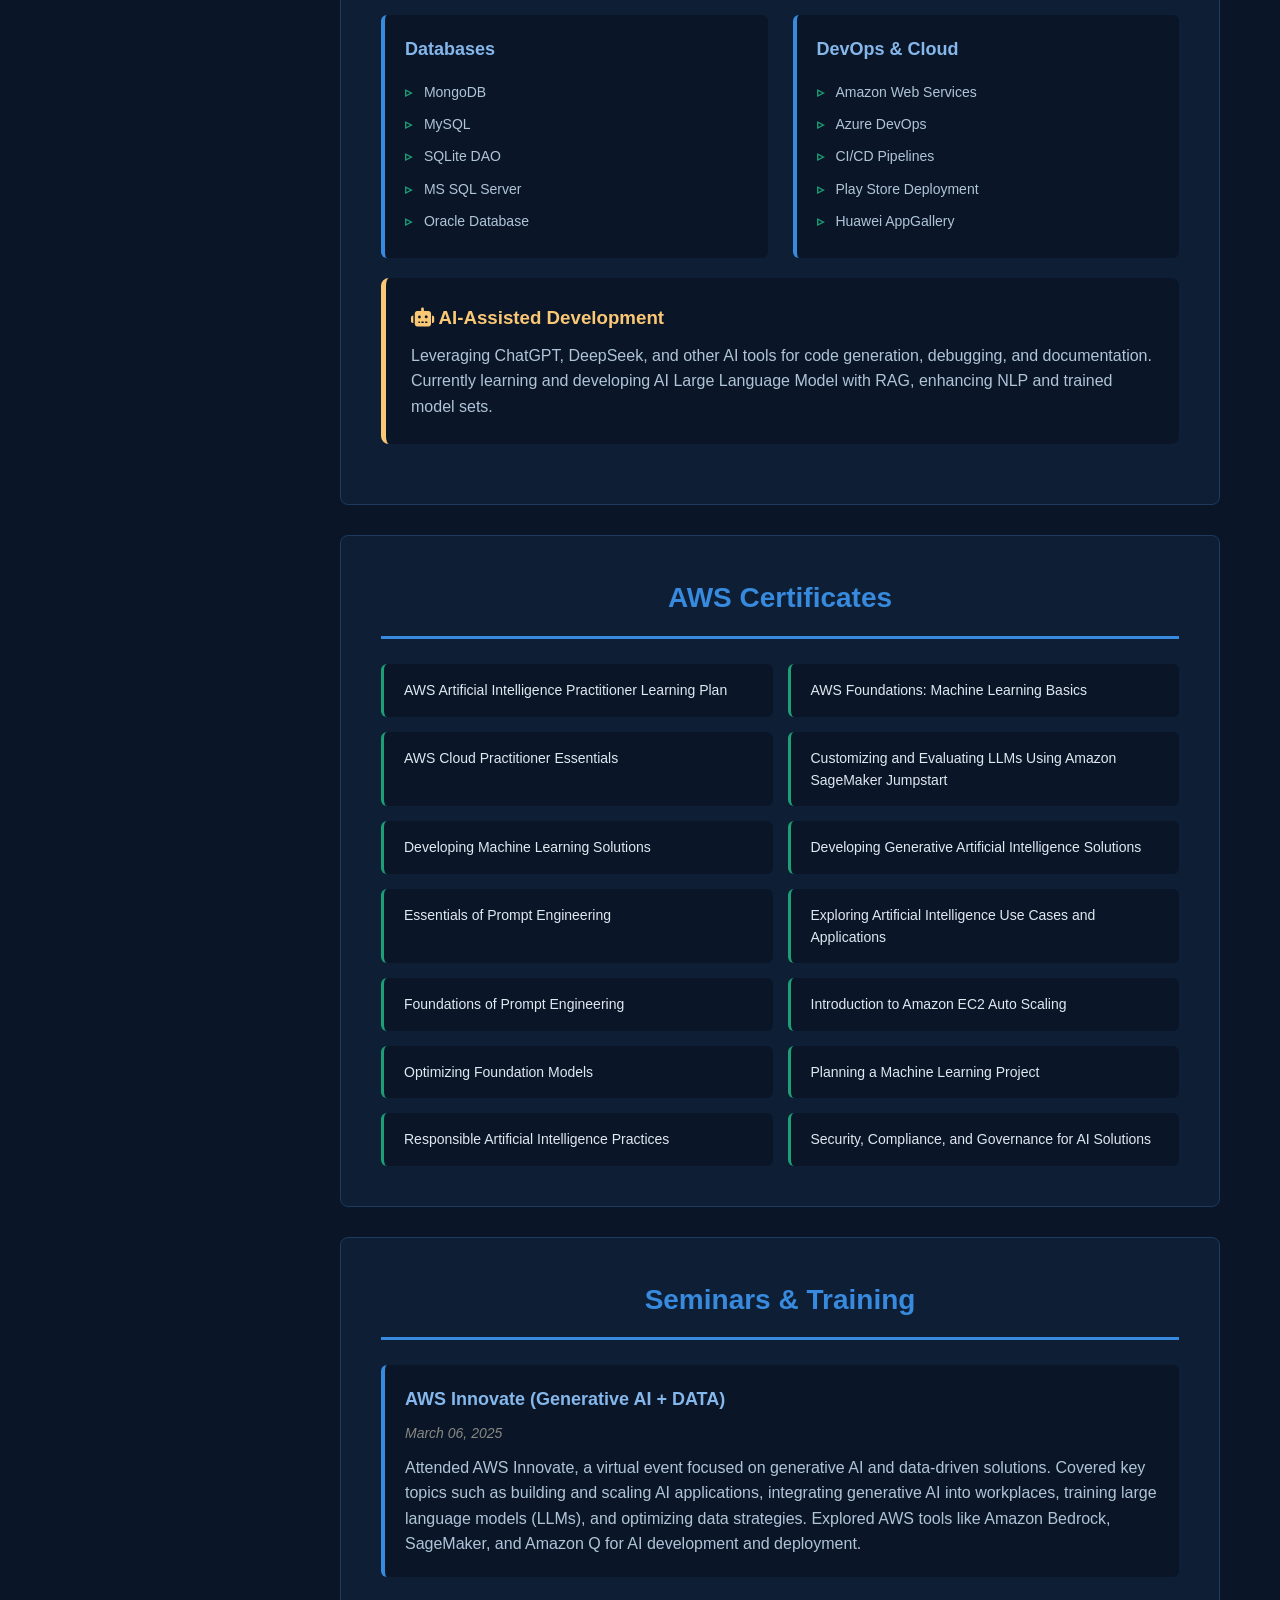
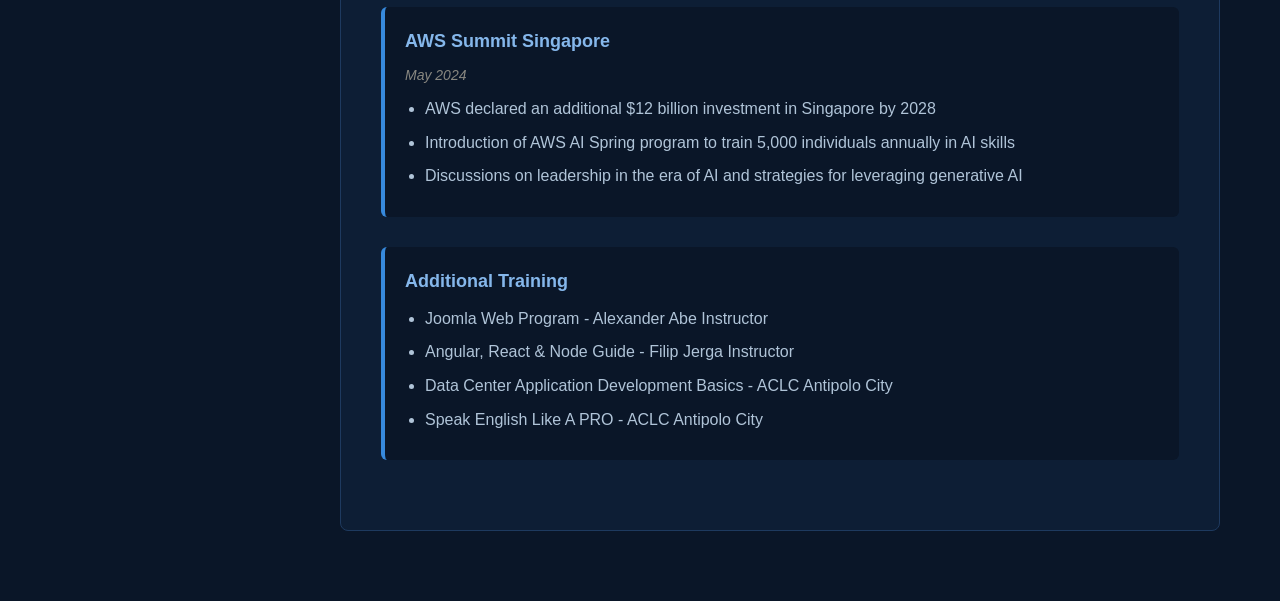
==== commit dc5994c8: "certificates added" ====
--- a/index.html
+++ b/index.html
@@ -3,7 +3,7 @@
 <head>
     <meta charset="UTF-8">
     <meta name="viewport" content="width=device-width, initial-scale=1.0">
-    <title>Harley Davidson Tobias - Mobile & Web Developer</title>
+    <title>Harley Davidson Tobias - Android/Huawei Mobile Developer | AI/ML Engineer | QA Test Engineer</title>
     <link href="https://cdnjs.cloudflare.com/ajax/libs/font-awesome/6.4.0/css/all.min.css" rel="stylesheet">
     <style>
         * {
@@ -15,8 +15,8 @@
         body {
             font-family: 'Segoe UI', Tahoma, Geneva, Verdana, sans-serif;
             line-height: 1.6;
-            color: #333;
-            background: #f5f5f5;
+            color: #e0e8f0;
+            background: #0A1628;
         }
 
         .sidebar {
@@ -25,19 +25,20 @@
             top: 0;
             width: 280px;
             height: 100vh;
-            background: linear-gradient(135deg, #ADEBB3 0%, #ADEBB3 100%);
-            color: white;
+            background: #0d1e35;
+            color: #e0e8f0;
             padding: 30px 20px;
             overflow-y: auto;
             z-index: 1000;
+            border-right: 1px solid #1E3A5F;
         }
 
         .profile-img {
             width: 150px;
             height: 150px;
             border-radius: 50%;
-            background: white;
-            background-size: 150%; 
+            background: #0A1628;
+            background-size: 150%;
             background-image: url('my_picture.jpeg');
             background-position: center;
             margin: 0 auto 20px;
@@ -45,16 +46,17 @@
             align-items: center;
             justify-content: center;
             font-size: 60px;
-            color: #58855C;
+            color: #85B7EB;
             font-weight: bold;
-            box-shadow: 0 4px 15px rgba(0,0,0,0.2);
+            box-shadow: 0 4px 15px rgba(0,0,0,0.4);
+            border: 3px solid #0A1628;
         }
 
         .sidebar h1 {
             font-size: 24px;
             margin-bottom: 5px;
             text-align: center;
-            color: #58855C;
+            color: #ffffff;
         }
 
         .sidebar .tagline {
@@ -63,7 +65,7 @@
             opacity: 0.9;
             margin-bottom: 25px;
             font-weight: 300;
-            color: #0D3311;
+            color: #85B7EB;
         }
 
         .contact-info {
@@ -71,23 +73,26 @@
         }
 
         .contact-info a {
-            color: white;
             text-decoration: none;
             display: flex;
             align-items: center;
             margin: 12px 0;
-            font-size: 14px;
+            font-size: 13px;
             transition: opacity 0.3s;
-            color: #0D3311;
+            color: #e0e8f0;
+            word-break: break-all;
         }
 
         .contact-info a:hover {
             opacity: 0.8;
+            color: #ffffff;
         }
 
         .contact-info i {
             width: 25px;
             margin-right: 10px;
+            color: #378ADD;
+            flex-shrink: 0;
         }
 
         .main-content {
@@ -96,19 +101,19 @@
         }
 
         .section {
-            background: white;
+            background: #0d1e35;
             padding: 40px;
             margin-bottom: 30px;
             border-radius: 8px;
-            box-shadow: 0 2px 10px rgba(0,0,0,0.05);
+            border: 1px solid #1E3A5F;
         }
 
         .section-title {
             font-size: 28px;
-            color: #58855C;
+            color: #378ADD;
             margin-bottom: 25px;
             padding-bottom: 15px;
-            border-bottom: 3px solid #58855C;
+            border-bottom: 3px solid #378ADD;
             font-weight: 600;
             text-align: center;
         }
@@ -116,13 +121,13 @@
         .intro {
             font-size: 18px;
             line-height: 1.8;
-            color: #555;
+            color: #b0c4d8;
         }
 
         .experience-item, .education-item {
             margin-bottom: 35px;
             padding-bottom: 30px;
-            border-bottom: 1px solid #e0e0e0;
+            border-bottom: 1px solid #1E3A5F;
         }
 
         .experience-item:last-child, .education-item:last-child {
@@ -131,21 +136,21 @@
 
         .job-title {
             font-size: 20px;
-            color: #333;
+            color: #ffffff;
             font-weight: 600;
             margin-bottom: 5px;
         }
 
         .company {
             font-size: 16px;
-            color: #58855C;
+            color: #1D9E75;
             font-weight: 500;
             margin-bottom: 5px;
         }
 
         .date {
             font-size: 14px;
-            color: #888;
+            color: #888780;
             margin-bottom: 15px;
             font-style: italic;
         }
@@ -157,7 +162,7 @@
 
         .experience-item li, .seminars li {
             margin: 8px 0;
-            color: #555;
+            color: #b0c4d8;
         }
 
         .skills-grid {
@@ -168,14 +173,14 @@
         }
 
         .skill-category {
-            background: #f9f9f9;
+            background: #0A1628;
             padding: 20px;
             border-radius: 6px;
-            border-left: 4px solid #58855C;
+            border-left: 4px solid #378ADD;
         }
 
         .skill-category h3 {
-            color: #58855C;
+            color: #85B7EB;
             margin-bottom: 12px;
             font-size: 18px;
         }
@@ -186,13 +191,13 @@
 
         .skill-category li {
             padding: 5px 0;
-            color: #555;
+            color: #b0c4d8;
             font-size: 14px;
         }
 
         .skill-category li:before {
             content: "▹ ";
-            color: #58855C;
+            color: #1D9E75;
             font-weight: bold;
             margin-right: 8px;
         }
@@ -205,18 +210,18 @@
         }
 
         .certificate-item {
-            background: #f9f9f9;
+            background: #0A1628;
             padding: 15px 20px;
             border-radius: 6px;
-            border-left: 3px solid #58855C;
+            border-left: 3px solid #1D9E75;
             font-size: 14px;
-            color: #555;
+            color: #e0e8f0;
             transition: transform 0.3s, box-shadow 0.3s;
         }
 
         .certificate-item:hover {
             transform: translateX(5px);
-            box-shadow: 0 4px 12px rgba(255, 107, 53, 0.2);
+            box-shadow: 0 4px 12px rgba(29, 158, 117, 0.25);
         }
 
         .awards {
@@ -227,32 +232,35 @@
         }
 
         .award-badge {
-            background: linear-gradient(135deg, #58855C 0%, #ff8c42 100%);
-            color: white;
+            background: #0F6E56;
+            color: #e0e8f0;
             padding: 12px 20px;
             border-radius: 25px;
             font-size: 14px;
             font-weight: 500;
-            box-shadow: 0 3px 10px rgba(255, 107, 53, 0.3);
         }
 
         .seminar-item {
             margin-bottom: 30px;
             padding: 20px;
-            background: #f9f9f9;
+            background: #0A1628;
             border-radius: 6px;
-            border-left: 4px solid #58855C;
+            border-left: 4px solid #378ADD;
         }
 
         .seminar-title {
             font-size: 18px;
-            color: #58855C;
+            color: #85B7EB;
             font-weight: 600;
             margin-bottom: 8px;
         }
 
         .seminar-item .date {
             margin-bottom: 10px;
+        }
+
+        .seminar-item p {
+            color: #b0c4d8;
         }
 
         @media (max-width: 768px) {
@@ -273,16 +281,20 @@
         }
 
         .highlight {
-            background: linear-gradient(120deg, #fff5e6 0%, #ffe8cc 100%);
+            background: #0A1628;
             padding: 25px;
             border-radius: 8px;
-            border-left: 5px solid #58855C;
+            border-left: 5px solid #FAC775;
             margin: 20px 0;
         }
 
         .highlight h3 {
-            color: #58855C;
+            color: #FAC775;
             margin-bottom: 10px;
+        }
+
+        .highlight p {
+            color: #b0c4d8;
         }
 
         .profile-info {
@@ -292,23 +304,24 @@
         .profile-info h1 {
             font-size: 48px;
             margin: 0 0 10px 0;
+            color: #ffffff;
         }
 
         .profile-info h2 {
             font-size: 24px;
             font-weight: normal;
-            color: #666;
+            color: #85B7EB;
             margin: 0 0 20px 0;
         }
 
         .profile-info p {
             font-size: 16px;
-            color: #444;
+            color: #b0c4d8;
             line-height: 1.6;
         }
 
         .profile-info a {
-            color: white;
+            color: #e0e8f0;
             text-decoration: none;
         }
 
@@ -327,27 +340,27 @@
         }
 
         .btn-portfolio {
-            background-color: #4CAF50;
-            color: white;
+            background-color: #0F6E56;
+            color: #9FE1CB;
         }
 
         .btn-resume {
-            background-color: #555;
-            color: white;
-        }
+            background-color: #1F4E79;
+            color: #85B7EB;
+        }
+
         .indented-first-line {
-            text-indent: 50px; /* Indents the first line by 50 pixels */
+            text-indent: 50px;
         }
 
         .project-card {
             display: flex;
             max-width: 800px;
-            background: #fff;
-            border: 1px solid #ddd;
+            background: #0A1628;
+            border: 1px solid #1E3A5F;
             border-radius: 6px;
             margin-top: 16px;
             overflow: hidden;
-            box-shadow: 0 4px 10px rgba(0,0,0,0.1);
         }
 
         .project-card img {
@@ -367,28 +380,28 @@
             font-size: 24px;
             margin: 0 0 12px 0;
             font-weight: bold;
+            color: #85B7EB;
         }
 
         .project-content p {
             font-size: 16px;
-            color: #444;
+            color: #b0c4d8;
             line-height: 1.5;
             margin: 0 0 12px 0;
         }
 
         .project-client {
             font-size: 14px;
-            color: #777;
-        }
-
-        /* Responsive */
+            color: #1D9E75;
+        }
+
         @media (max-width: 600px) {
             .project-card {
-            flex-direction: column;
+                flex-direction: column;
             }
 
             .project-card img {
-            width: 100%;
+                width: 100%;
             }
         }
     </style>
@@ -397,7 +410,7 @@
     <div class="sidebar">
         <div class="profile-img"></div>
         <h1>Harley Davidson Tobias</h1>
-        <p class="tagline">Mobile & Web Developer | AI-Assisted Development Specialist</p>
+        <p class="tagline">Android/Huawei Mobile Developer | AI/ML Engineer | QA Test Engineer</p>
         
         <div class="contact-info">
             <a href="mailto:hdavidson.tobias@gmail.com">
@@ -427,14 +440,14 @@
             </p> -->
             <div class="profile-info">
                 <h1>Hi I'm Harley</h1>
-                <p class="indented-first-line">I’m a Software Developer with 10 years of experience turning ideas into scalable, high-performance applications for Android, Huawei, and iOS. Over the years, I’ve worked across the stack—building apps, integrating APIs, testing with Unit/UI frameworks, and even supporting POS and inventory management systems.
-                    <br><br>I’m passionate about using AI-assisted coding and modern tools to make development faster and smarter. My strengths lie in problem-solving, staying detail-oriented, and thriving in team collaboration.
-                    <br><br>Curious how I can help your project succeed? Check out my portfolio and online resume to see what I’ve built.
+                <p class="indented-first-line">I am a seasoned Software Developer with over 10 years of experience specializing in Android and Huawei mobile application development, AI engineering, and full-stack integration. My work spans the full development lifecycle — from architecting and building high-performance mobile applications using Kotlin, Jetpack Compose, and Huawei HMS, to designing and deploying AI-powered systems leveraging Large Language Models, Retrieval-Augmented Generation (RAG), and AWS cloud services.
+I bring a disciplined, detail-oriented approach to every project, with a strong foundation in QA testing, CI/CD pipelines, and API integration. I am committed to building technology that is not only functional but scalable, maintainable, and future-ready.
+If you are looking for a developer who bridges the gap between mobile engineering and modern AI development — let's connect.
                 </p>
             
                 <div class="buttons">
                   <!-- <a href="#" class="btn btn-portfolio">➤ View Portfolio</a> -->
-                  <a href="cv.pdf" class="btn btn-resume">📄 View Resume</a>
+                  <!-- <a href="cv.pdf" class="btn btn-resume">📄 cv</a> -->
                 </div>
               </div>
             
@@ -444,7 +457,7 @@
         </section>
 
         <section class="section">
-            <h2 class="section-title">Portfolio</h2>
+            <h2 class="section-title">PORTFOLIO</h2>
             <div class="project-card">
                 <img src="top_1.jpeg" alt="TOP.ph">
                 <div class="project-content">
@@ -704,20 +717,20 @@
         <section class="section">
             <h2 class="section-title">AWS Certificates</h2>
             <div class="certificates-grid">
-                <div class="certificate-item">AWS Artificial Intelligence Practitioner Learning Plan</div>
-                <div class="certificate-item">AWS Foundations: Machine Learning Basics</div>
-                <div class="certificate-item">AWS Cloud Practitioner Essentials</div>
-                <div class="certificate-item">Customizing and Evaluating LLMs Using Amazon SageMaker Jumpstart</div>
-                <div class="certificate-item">Developing Machine Learning Solutions</div>
-                <div class="certificate-item">Developing Generative Artificial Intelligence Solutions</div>
-                <div class="certificate-item">Essentials of Prompt Engineering</div>
-                <div class="certificate-item">Exploring Artificial Intelligence Use Cases and Applications</div>
-                <div class="certificate-item">Foundations of Prompt Engineering</div>
-                <div class="certificate-item">Introduction to Amazon EC2 Auto Scaling</div>
-                <div class="certificate-item">Optimizing Foundation Models</div>
-                <div class="certificate-item">Planning a Machine Learning Project</div>
-                <div class="certificate-item">Responsible Artificial Intelligence Practices</div>
-                <div class="certificate-item">Security, Compliance, and Governance for AI Solutions</div>
+                <div class="certificate-item", onclick="window.location.href='certs/AWS Artificial Intelligence Practitioner Learning Plan.pdf'" >AWS Artificial Intelligence Practitioner Learning Plan</div>
+                <div class="certificate-item", onclick="window.location.href='certs/AWS Foundations ML Basics.pdf'">AWS Foundations: Machine Learning Basics</div>
+                <div class="certificate-item", onclick="window.location.href='certs/aws_cloud_practioner_certificate.pdf'">AWS Cloud Practitioner Essentials</div>
+                <div class="certificate-item", onclick="window.location.href='certs/customizing_evaluation_awssagemaker_jumpstart.pdf'">Customizing and Evaluating LLMs Using Amazon SageMaker Jumpstart</div>
+                <div class="certificate-item", onclick="window.location.href='certs/Developing ML Solutions.pdf'">Developing Machine Learning Solutions</div>
+                <div class="certificate-item", onclick="window.location.href='certs/Developing_Generative_ai_solutions.pdf'">Developing Generative Artificial Intelligence Solutions</div>
+                <div class="certificate-item", onclick="window.location.href='certs/Essentials of Prompt Engineering.pdf'">Essentials of Prompt Engineering</div>
+                <div class="certificate-item", onclick="window.location.href='certs/Exploring Artificial Intelligence Use Cases and Applications.pdf'">Exploring Artificial Intelligence Use Cases and Applications</div>
+                <div class="certificate-item", onclick="window.location.href='certs/Foundations_of_prompt_engineering.pdf'">Foundations of Prompt Engineering</div>
+                <div class="certificate-item", onclick="window.location.href='certs/Introduction to Amazon ec2 auto scale .pdf'">Introduction to Amazon EC2 Auto Scaling</div>
+                <div class="certificate-item", onclick="window.location.href='certs/Optimizing Foundation Models.pdf'">Optimizing Foundation Models</div>
+                <div class="certificate-item", onclick="window.location.href='certs/planning a ML project.pdf'">Planning a Machine Learning Project</div>
+                <div class="certificate-item", onclick="window.location.href='certs/Responsible Artificial Intelligence Practices.pdf'">Responsible Artificial Intelligence Practices</div>
+                <div class="certificate-item", onclick="window.location.href='certs/Security_compliance_governance_ai.pdf'">Security, Compliance, and Governance for AI Solutions</div>
             </div>
         </section>
         
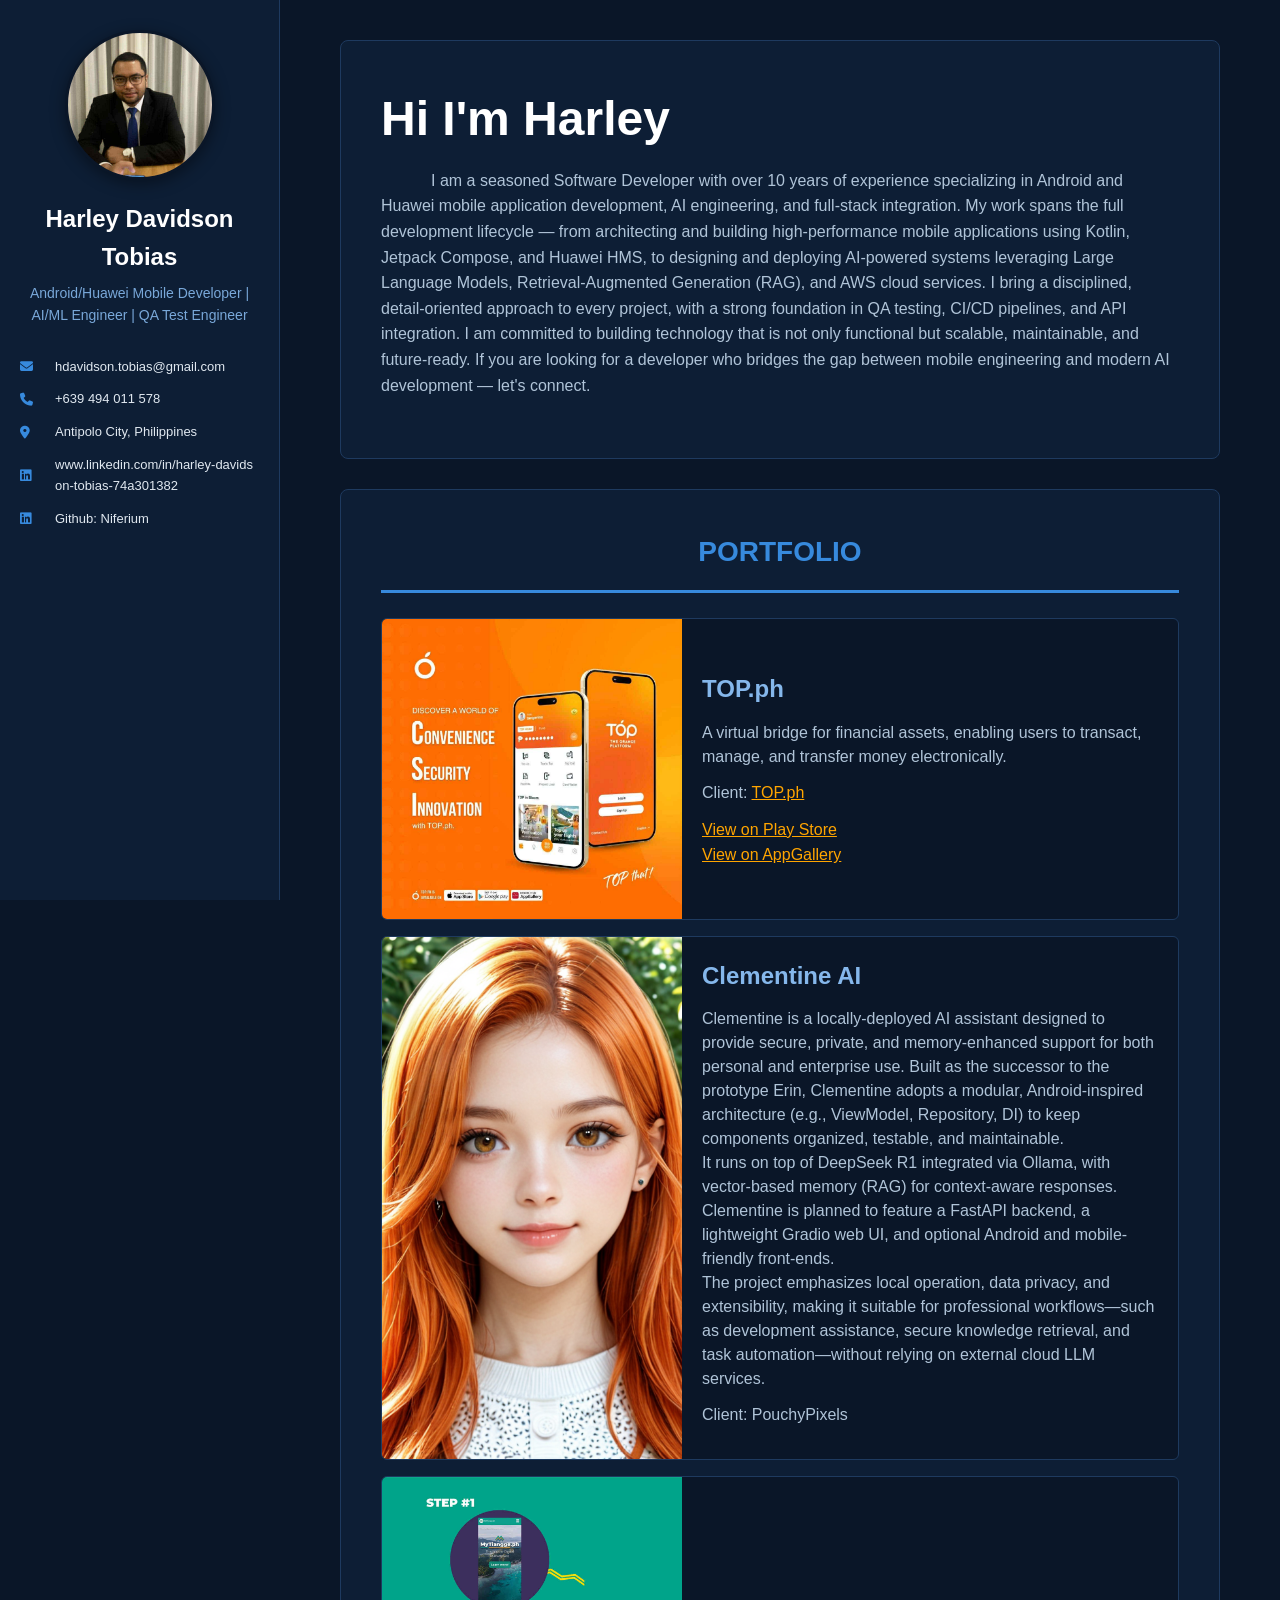
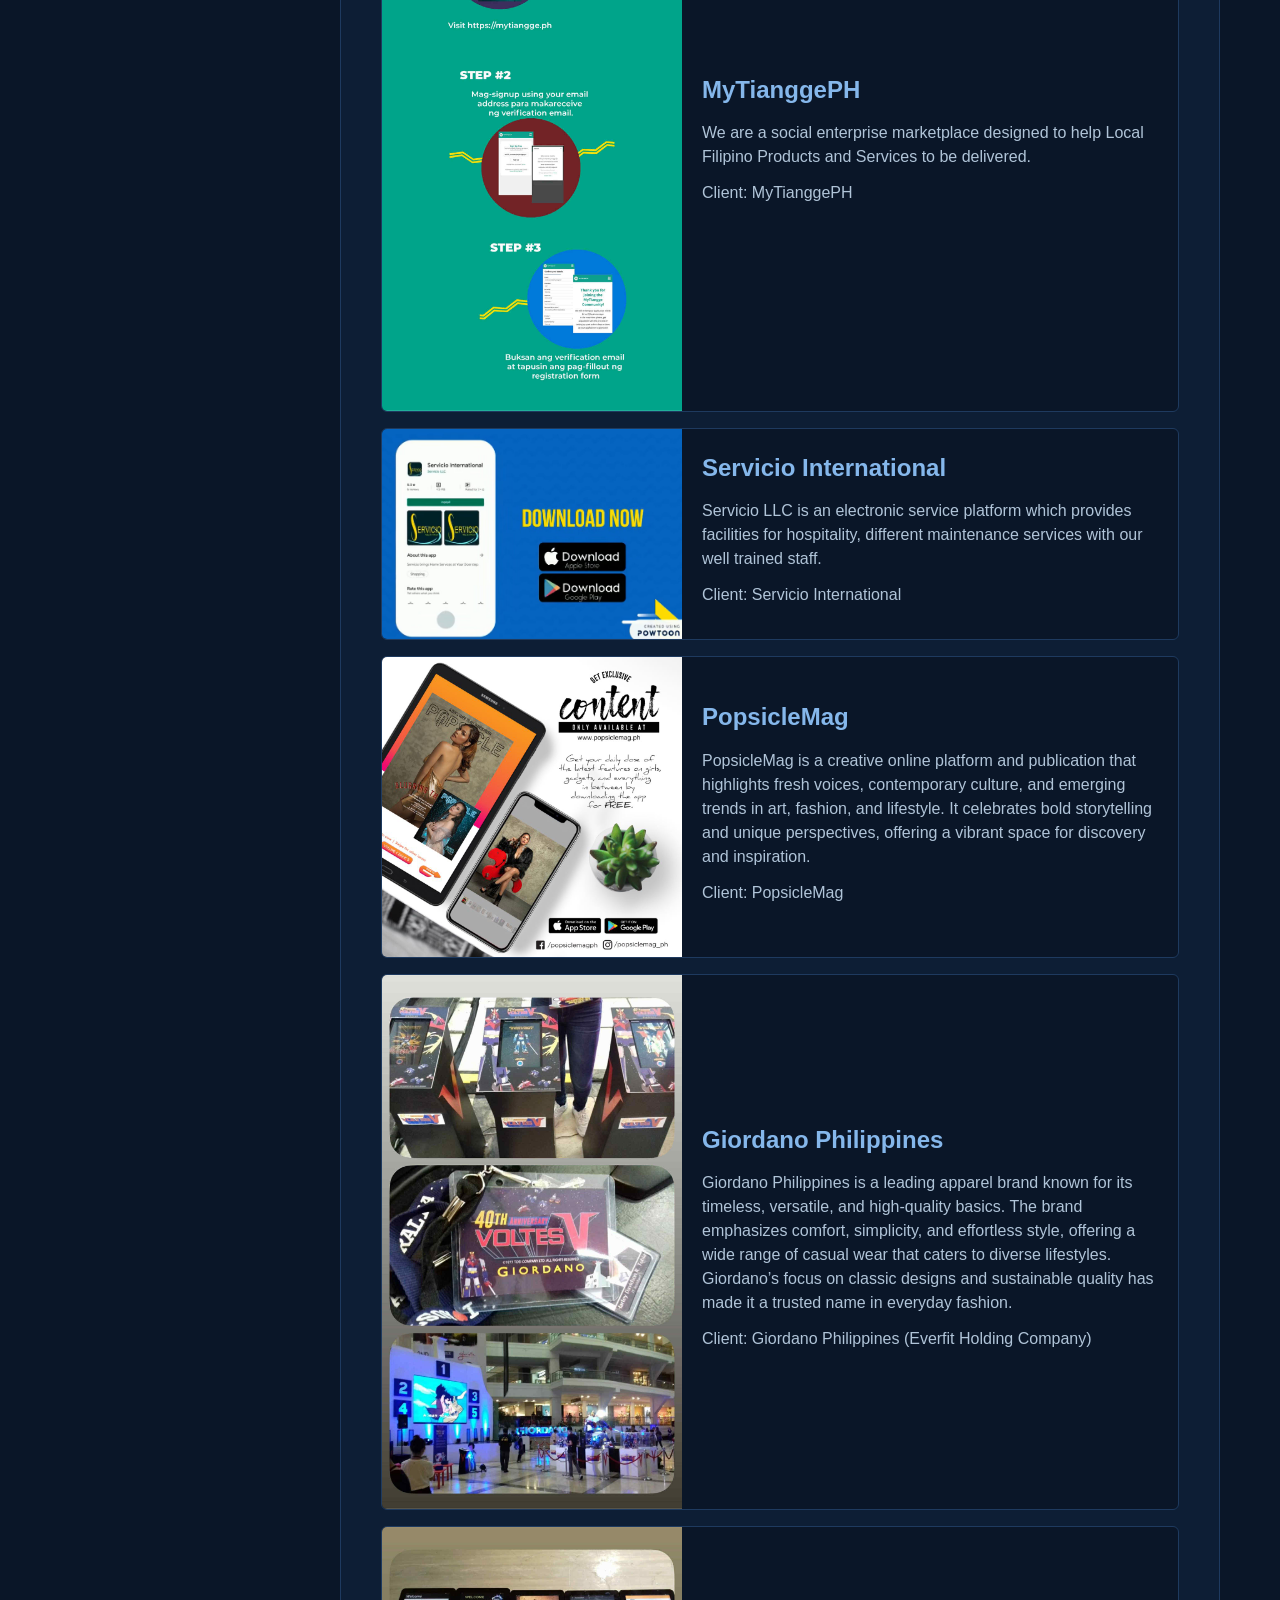
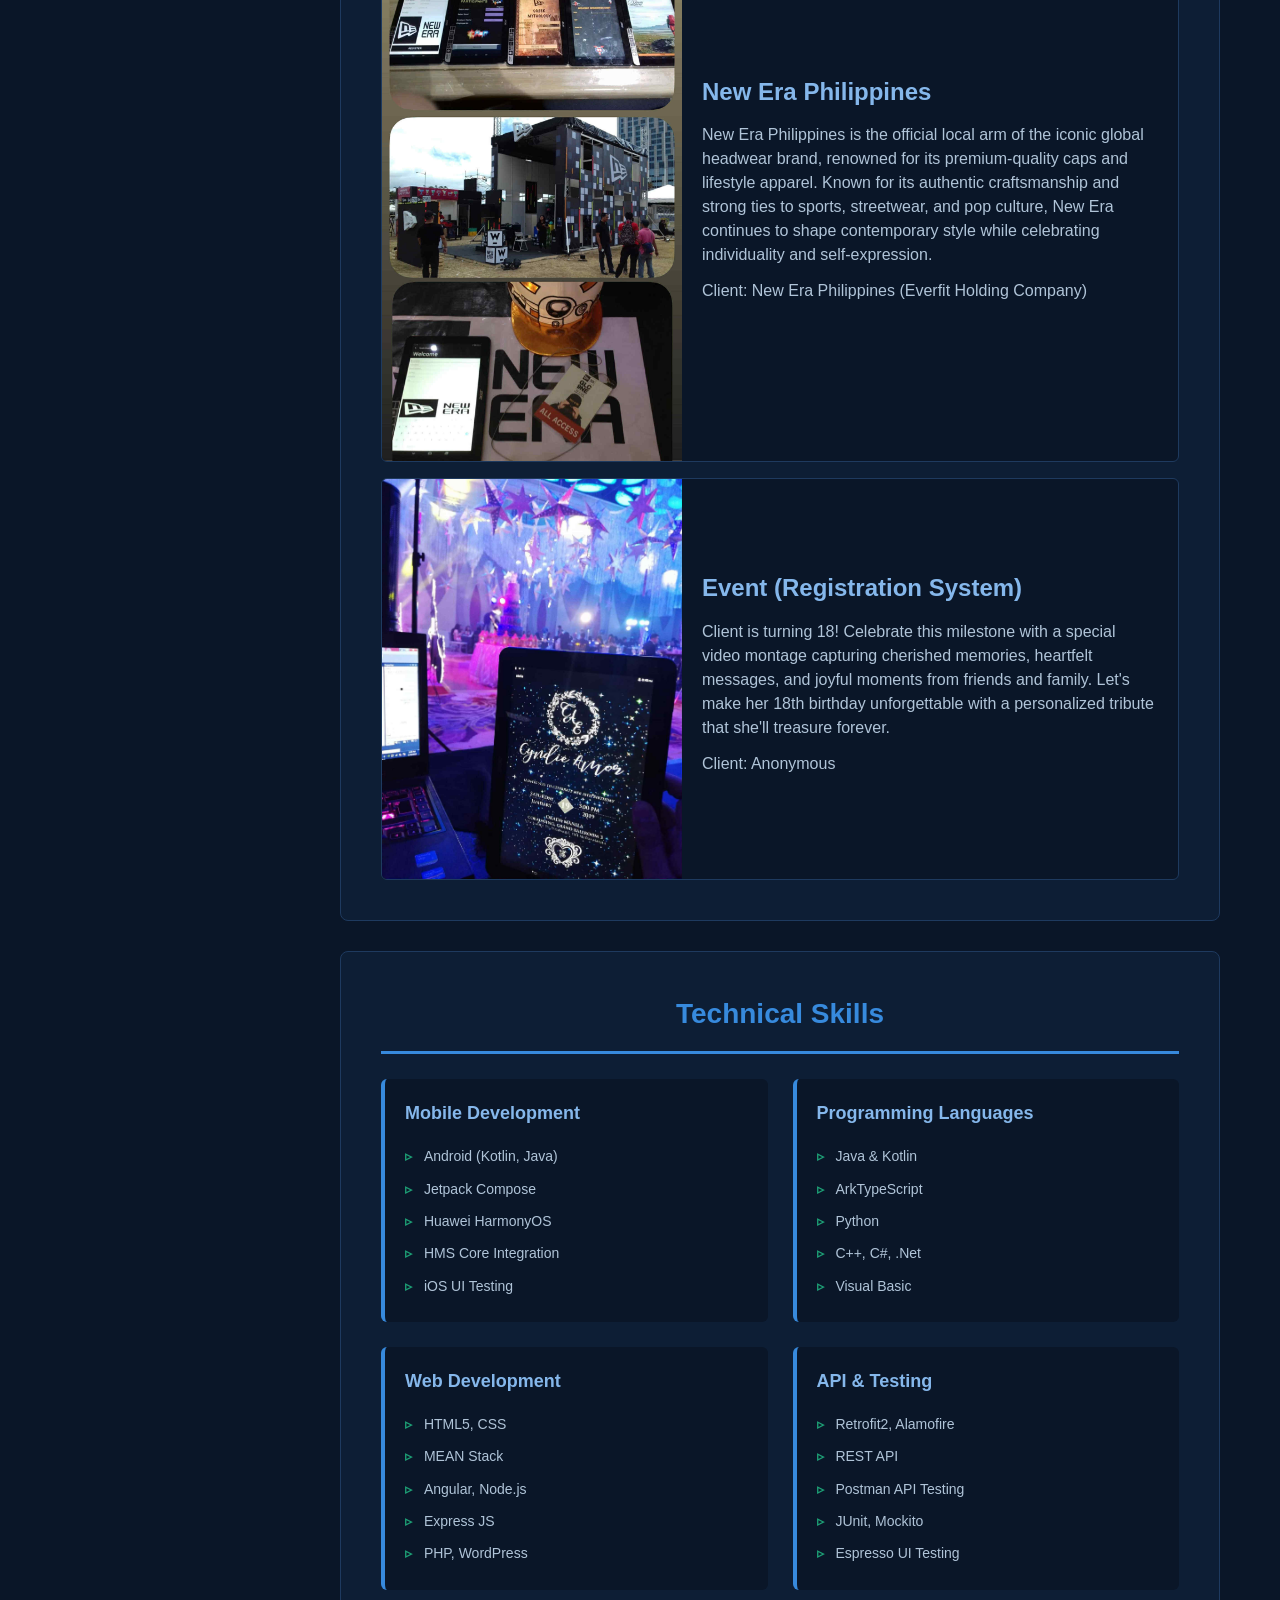
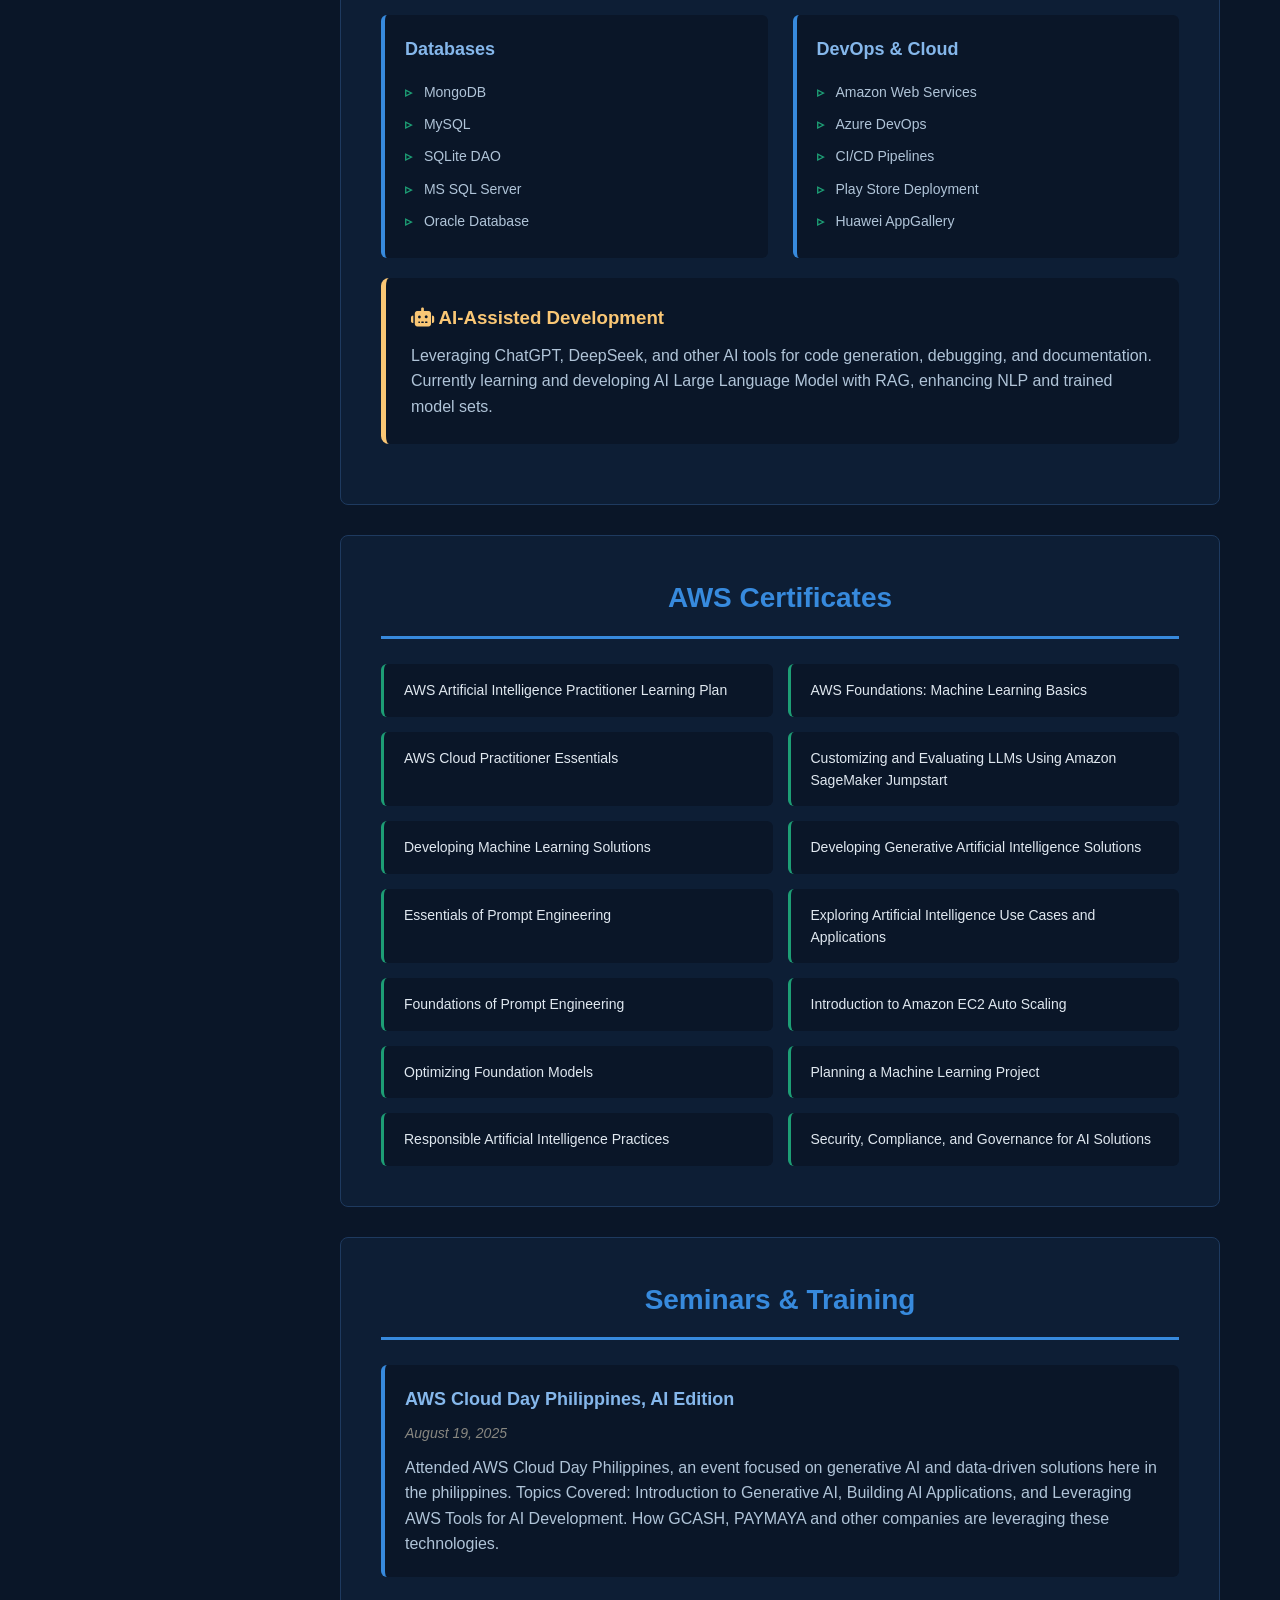
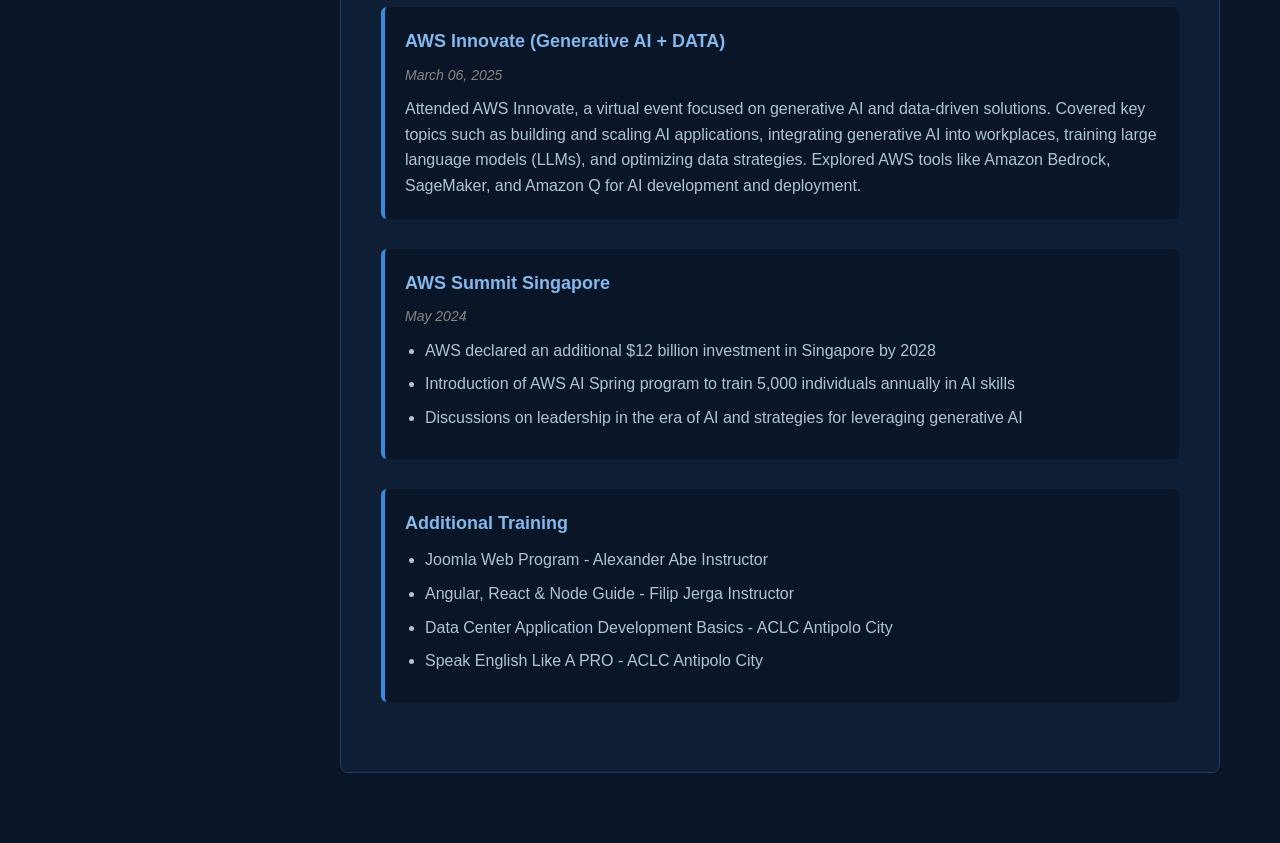
==== commit 44078ac3: "Added lions cert" ====
--- a/index.html
+++ b/index.html
@@ -429,6 +429,10 @@
                 <i class="fa-brands fa-linkedin"></i>
                 www.linkedin.com/in/harley-davidson-tobias-74a301382
             </a>
+            <a href="https://www.github.com/Niferium">
+                <i class="fa-brands fa-linkedin"></i>
+                Github: Niferium
+            </a>
         </div>
     </div>
 
@@ -465,7 +469,9 @@
                   <p>
                     A virtual bridge for financial assets, enabling users to transact, manage, and transfer money electronically.
                   </p>
-                  <p class="project-client">Client: TOP.ph</p>
+                  <p class="project-client">Client: <a href="https://TOP.ph" style="color: orange;" target="_blank">TOP.ph</a></p>
+                  <a href="https://play.google.com/store/apps/details?id=ph.theorangeco.orangeapp" style="color: orange;" target="_blank">View on Play Store</a>
+                  <a href="https://appgallery.huawei.com/app/C107756347" style="color: orange;" target="_blank">View on AppGallery</a>
                 </div>
             </div>
 
@@ -737,7 +743,13 @@
         <section class="section seminars">
             <h2 class="section-title">Seminars & Training</h2>
             
-            <div class="seminar-item">
+            <div class="seminar-item", onclick="window.location.href='certs/ai_philippine_edition.png'">
+                <div class="seminar-title">AWS Cloud Day Philippines, AI Edition</div>
+                <div class="date">August 19, 2025</div>
+                <p>Attended AWS Cloud Day Philippines, an event focused on generative AI and data-driven solutions here in the philippines. Topics Covered: Introduction to Generative AI, Building AI Applications, and Leveraging AWS Tools for AI Development. How GCASH, PAYMAYA and other companies are leveraging these technologies.</p>
+            </div>
+
+            <div class="seminar-item", onclick="window.location.href='certs/Certificate_of_attendance_AWS Innovate.png'">
                 <div class="seminar-title">AWS Innovate (Generative AI + DATA)</div>
                 <div class="date">March 06, 2025</div>
                 <p>Attended AWS Innovate, a virtual event focused on generative AI and data-driven solutions. Covered key topics such as building and scaling AI applications, integrating generative AI into workplaces, training large language models (LLMs), and optimizing data strategies. Explored AWS tools like Amazon Bedrock, SageMaker, and Amazon Q for AI development and deployment.</p>
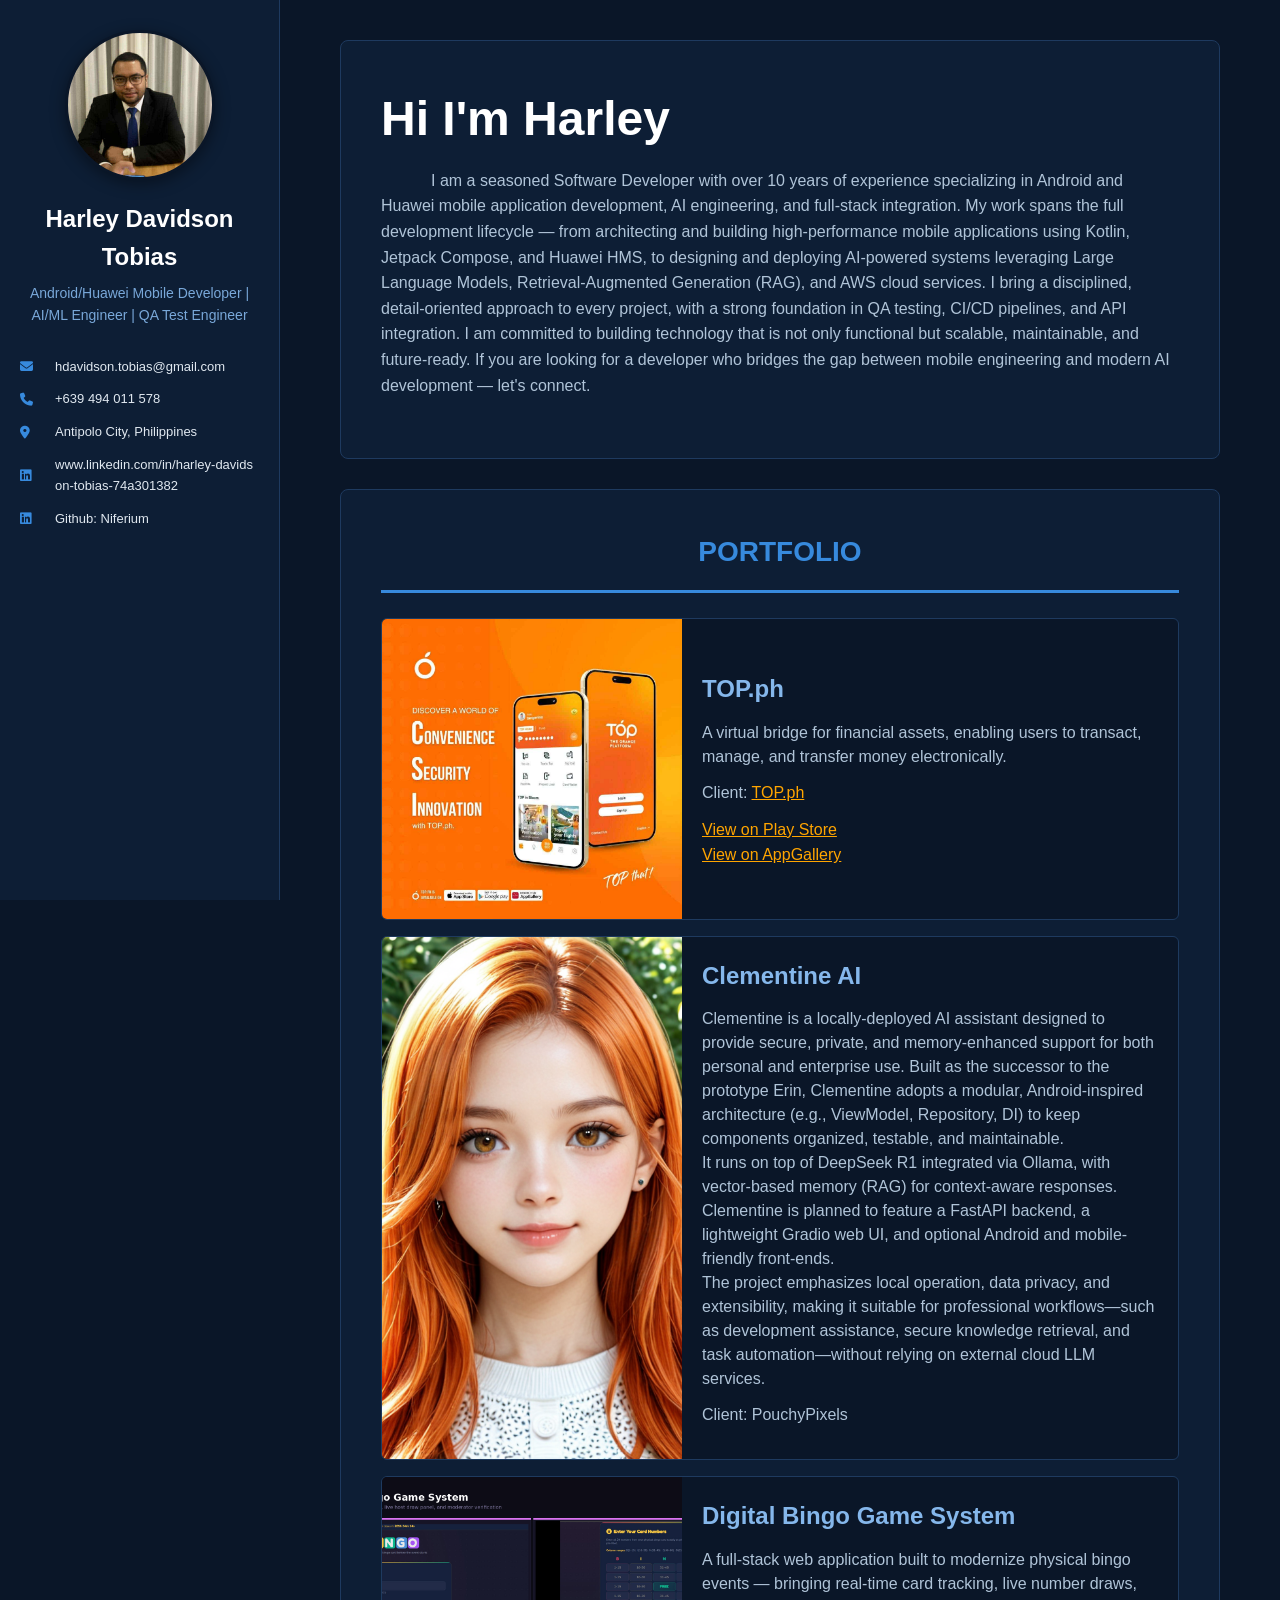
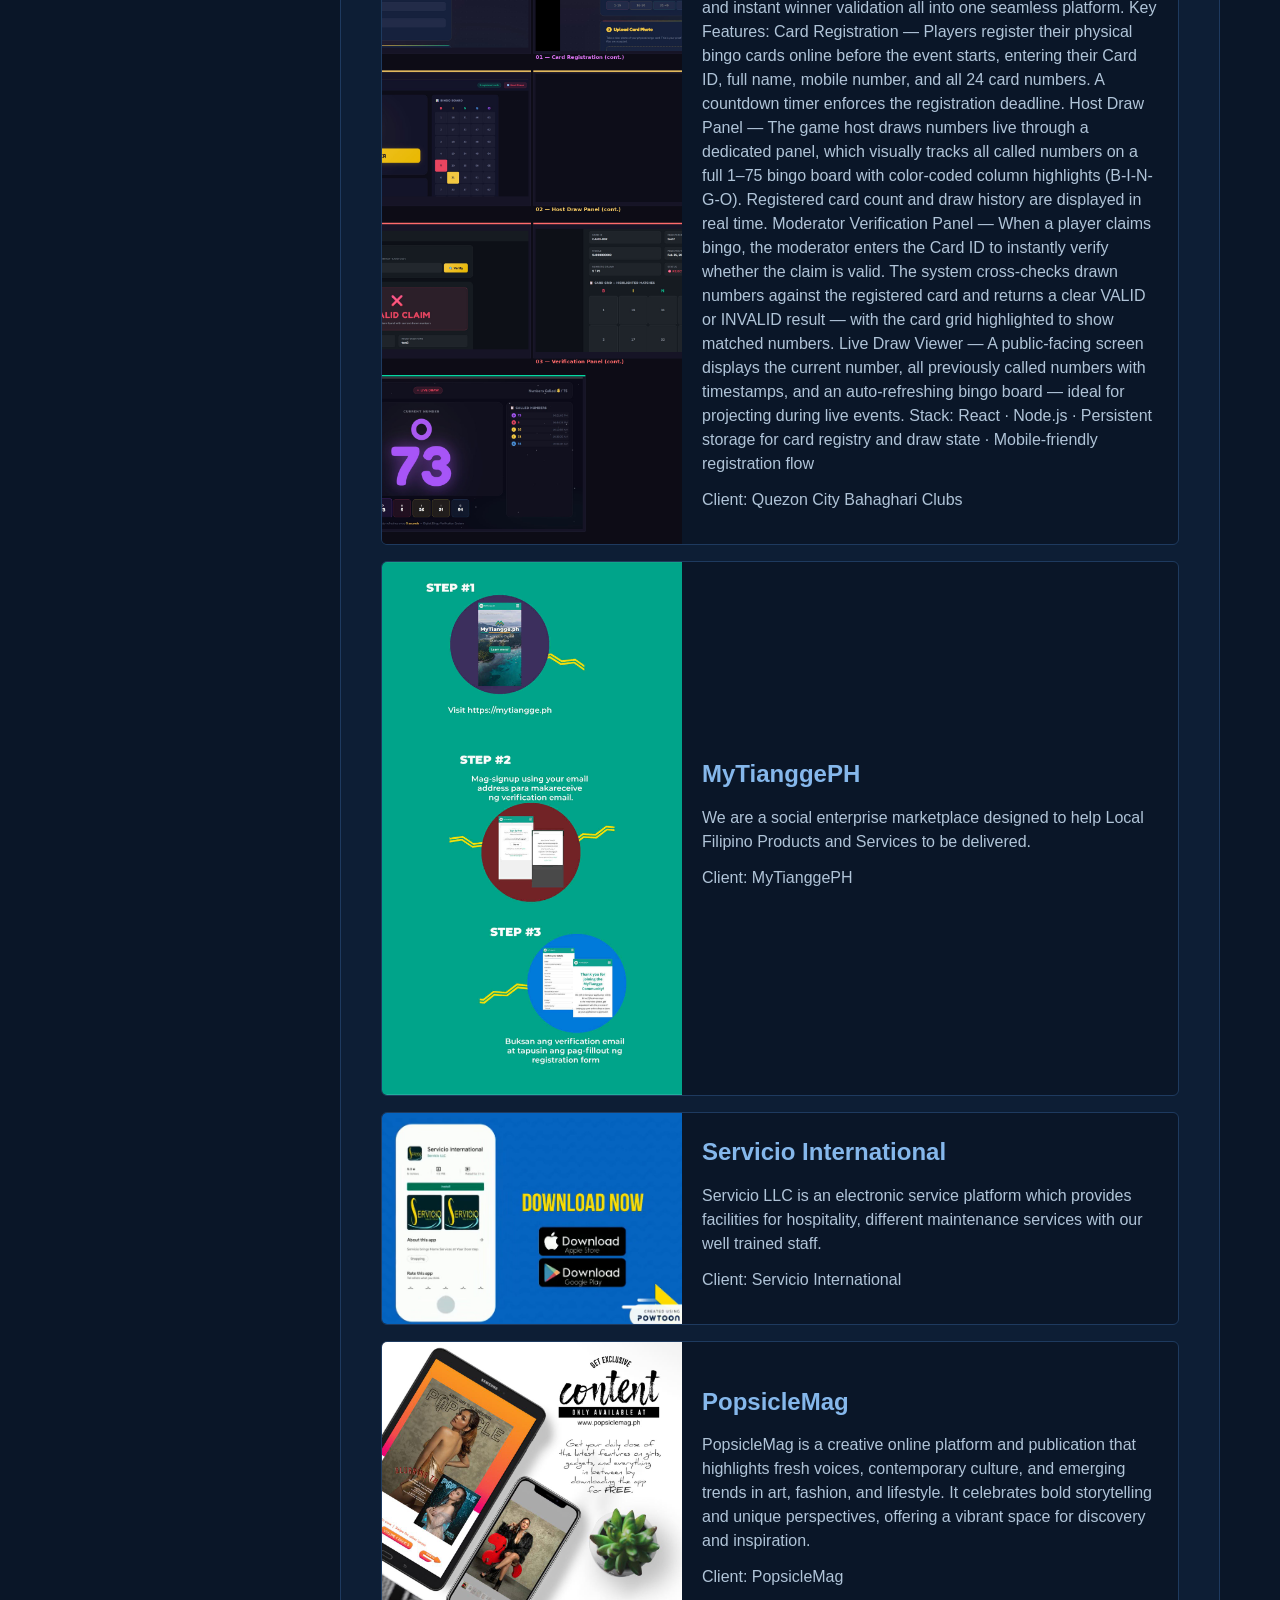
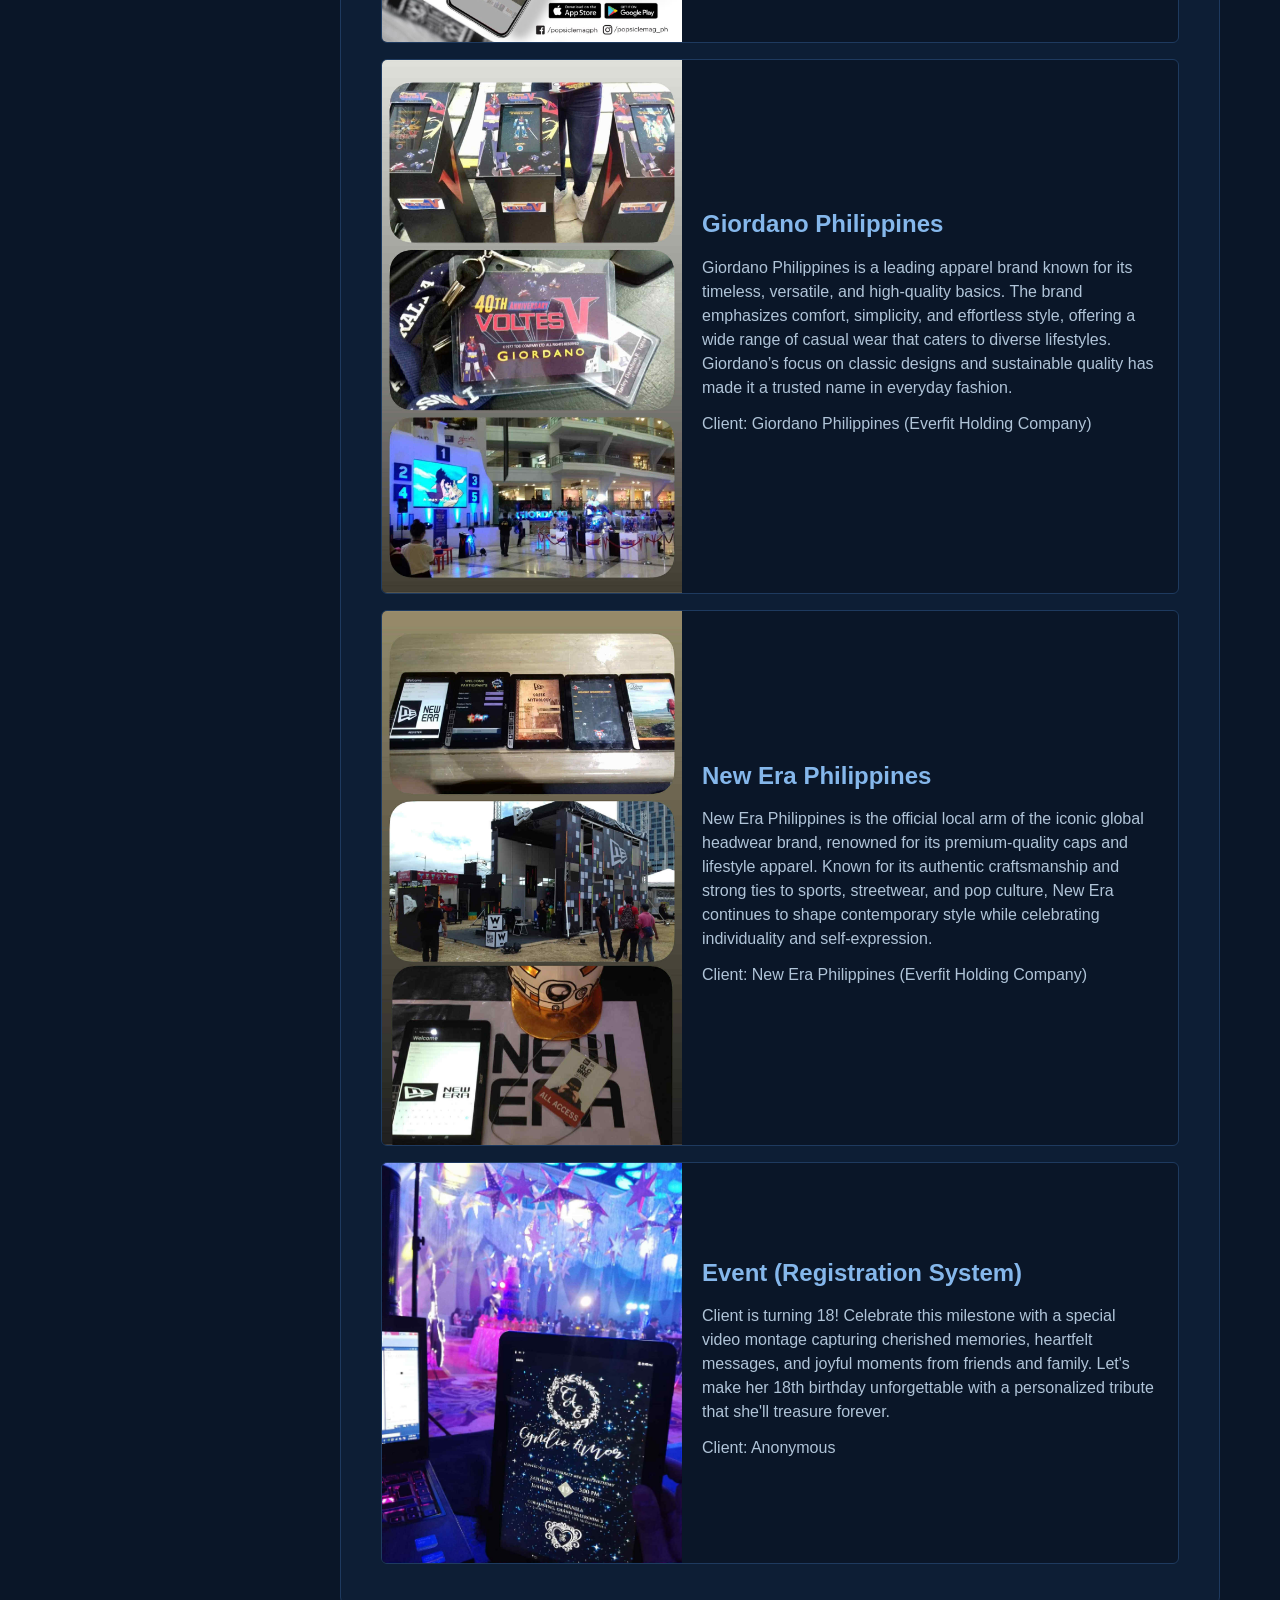
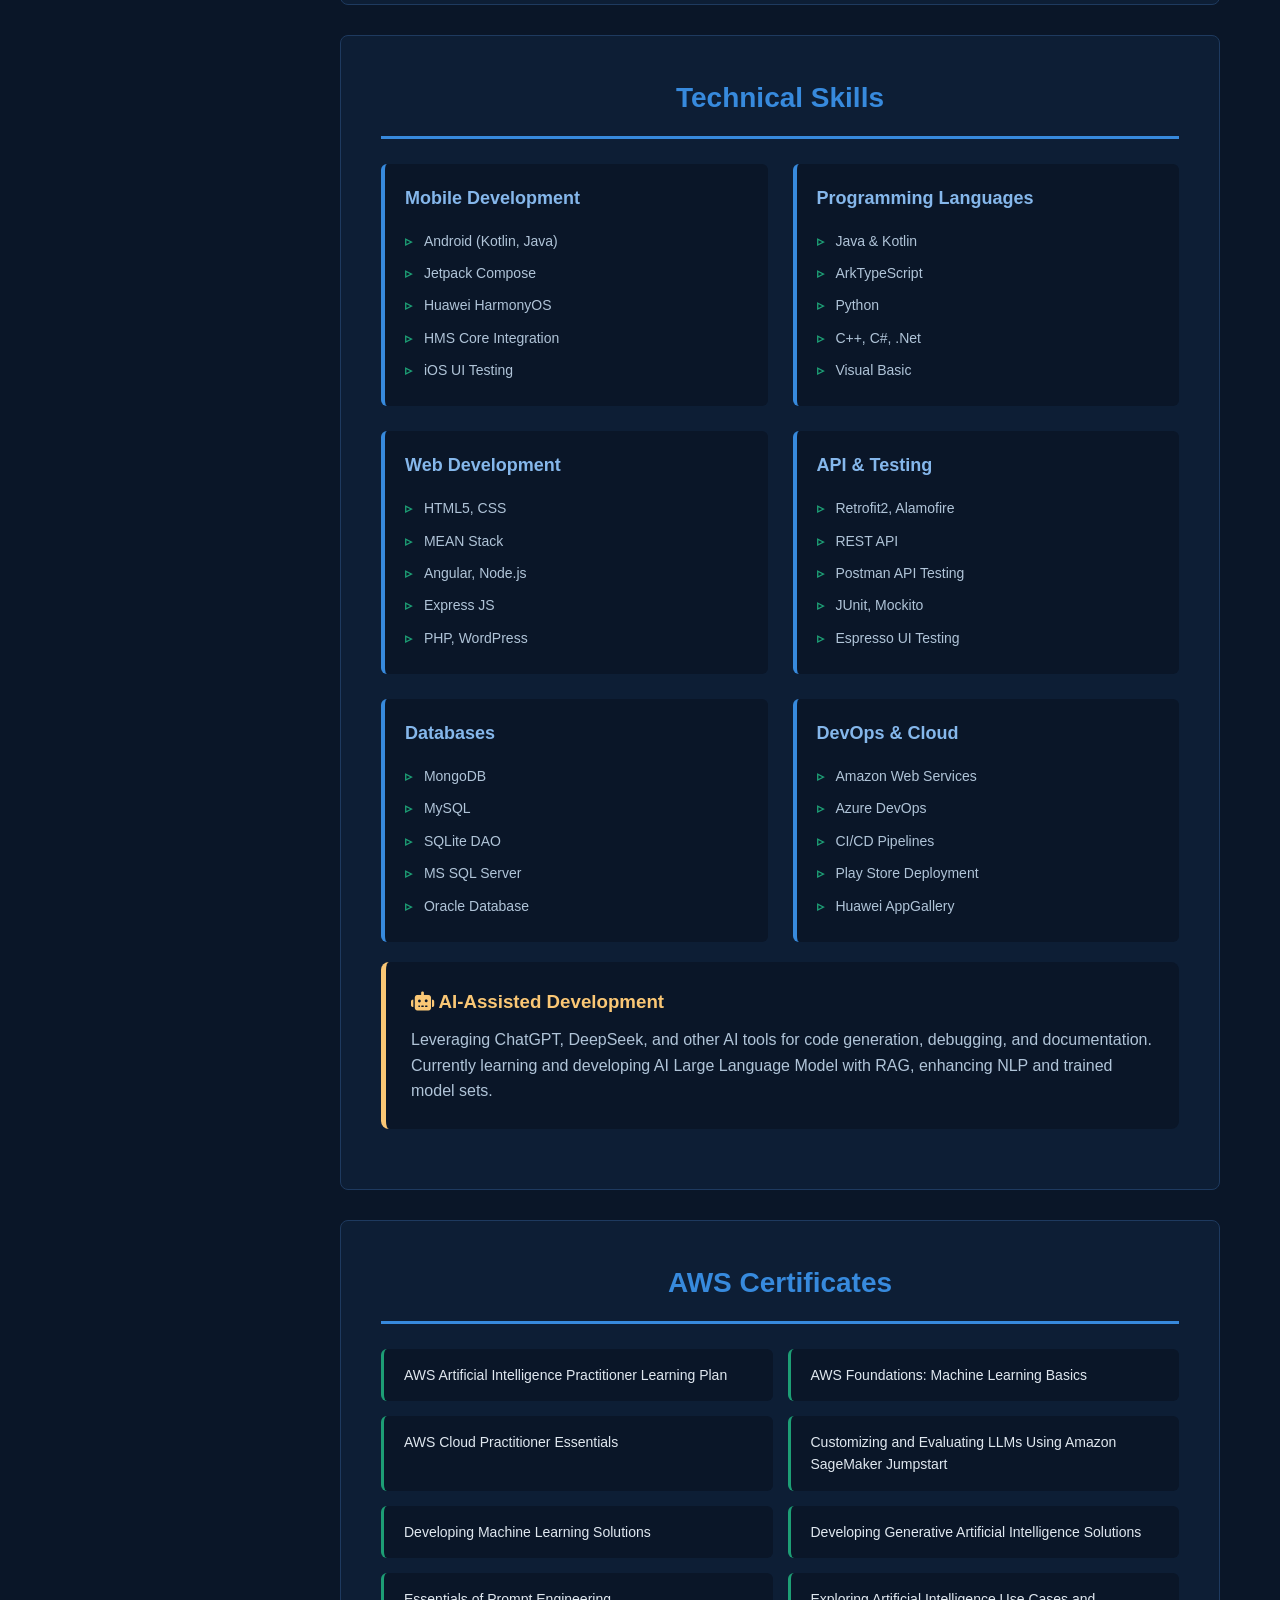
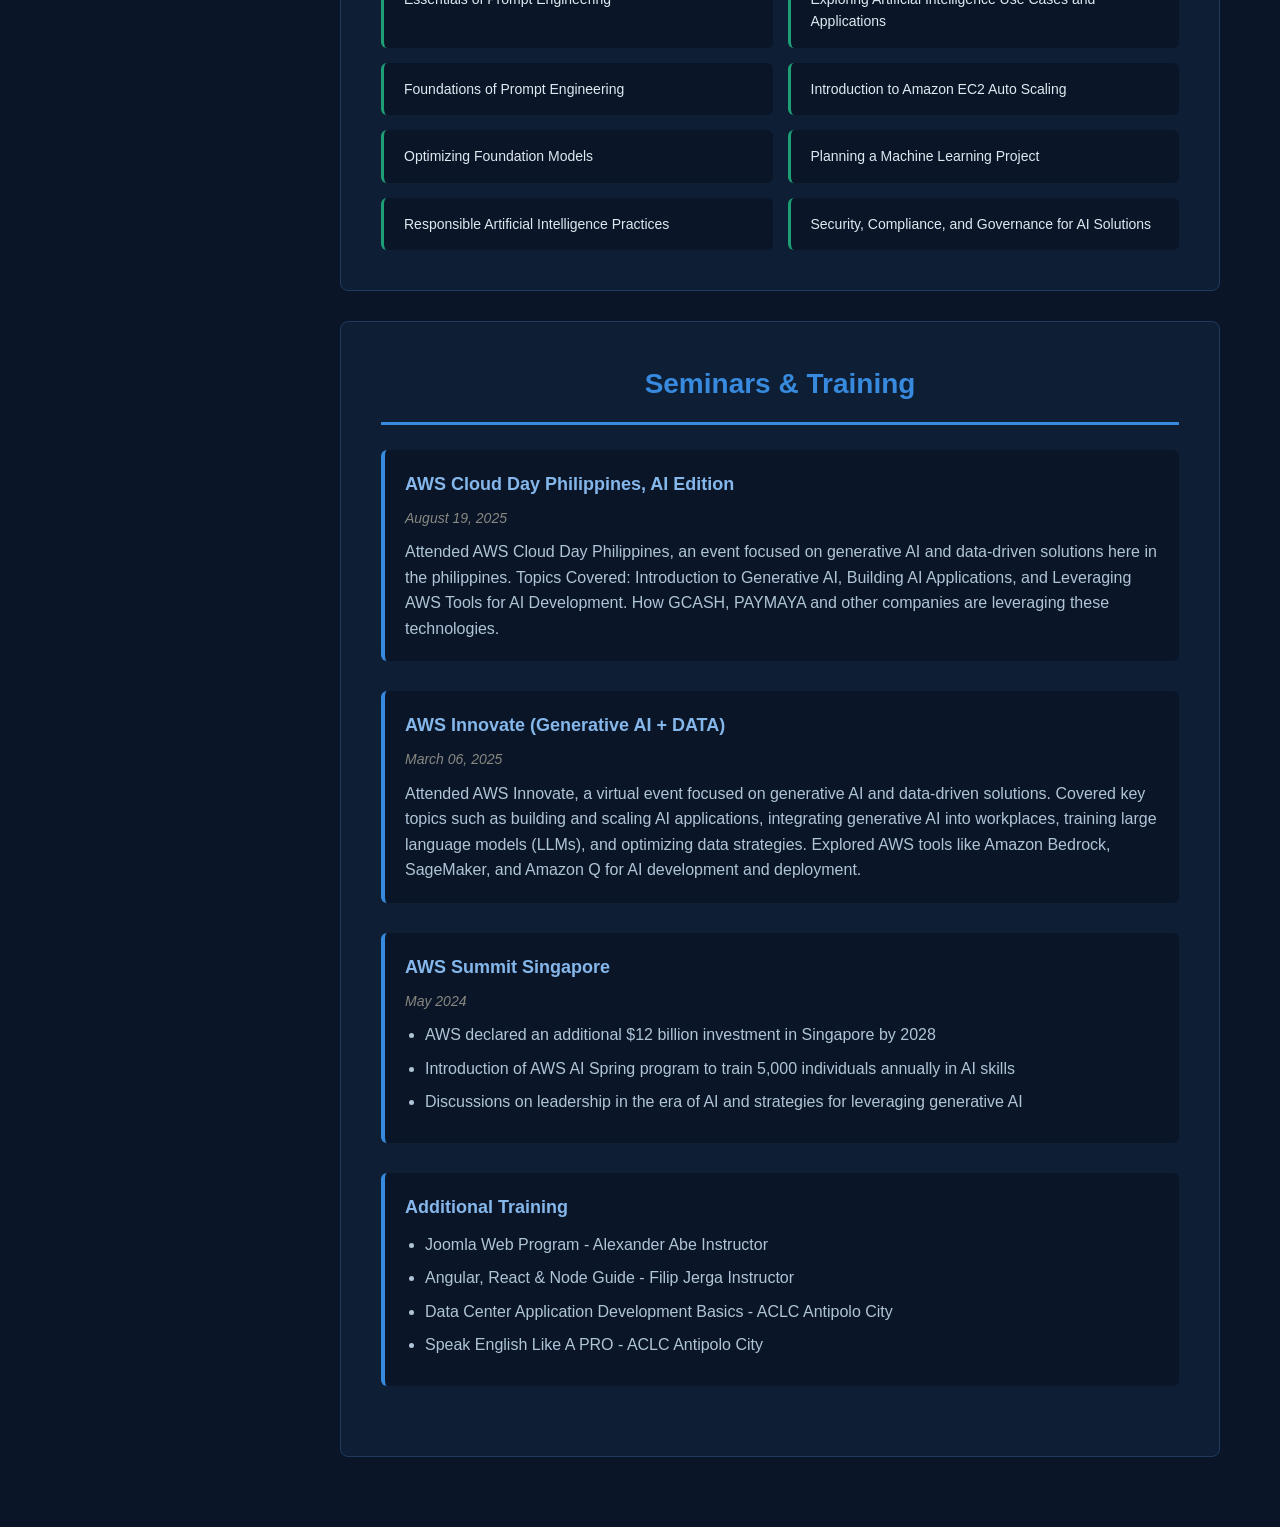
==== commit 0ab16a2a: "added bingo portfolio" ====
--- a/index.html
+++ b/index.html
@@ -489,6 +489,23 @@
             </div>
 
             <div class="project-card">
+                <img src="bingo_portfolio_showcase.png" alt="Digital Bingo Game System" onclick="window.location.href='bingo_portfolio_showcase.png'">
+                <div class="project-content">
+                  <h2>Digital Bingo Game System</h2>
+                  <p>
+                    A full-stack web application built to modernize physical bingo events — bringing real-time card tracking, live number draws, and instant winner validation all into one seamless platform.
+Key Features:
+Card Registration — Players register their physical bingo cards online before the event starts, entering their Card ID, full name, mobile number, and all 24 card numbers. A countdown timer enforces the registration deadline.
+Host Draw Panel — The game host draws numbers live through a dedicated panel, which visually tracks all called numbers on a full 1–75 bingo board with color-coded column highlights (B-I-N-G-O). Registered card count and draw history are displayed in real time.
+Moderator Verification Panel — When a player claims bingo, the moderator enters the Card ID to instantly verify whether the claim is valid. The system cross-checks drawn numbers against the registered card and returns a clear VALID or INVALID result — with the card grid highlighted to show matched numbers.
+Live Draw Viewer — A public-facing screen displays the current number, all previously called numbers with timestamps, and an auto-refreshing bingo board — ideal for projecting during live events.
+Stack: React · Node.js · Persistent storage for card registry and draw state · Mobile-friendly registration flow
+                  </p>
+                  <p class="project-client">Client: Quezon City Bahaghari Clubs</p>
+                </div>
+            </div>
+
+            <div class="project-card">
                 <img src="mytiangge_4.jpeg" alt="MyTianggePH">
                 <div class="project-content">
                   <h2>MyTianggePH</h2>
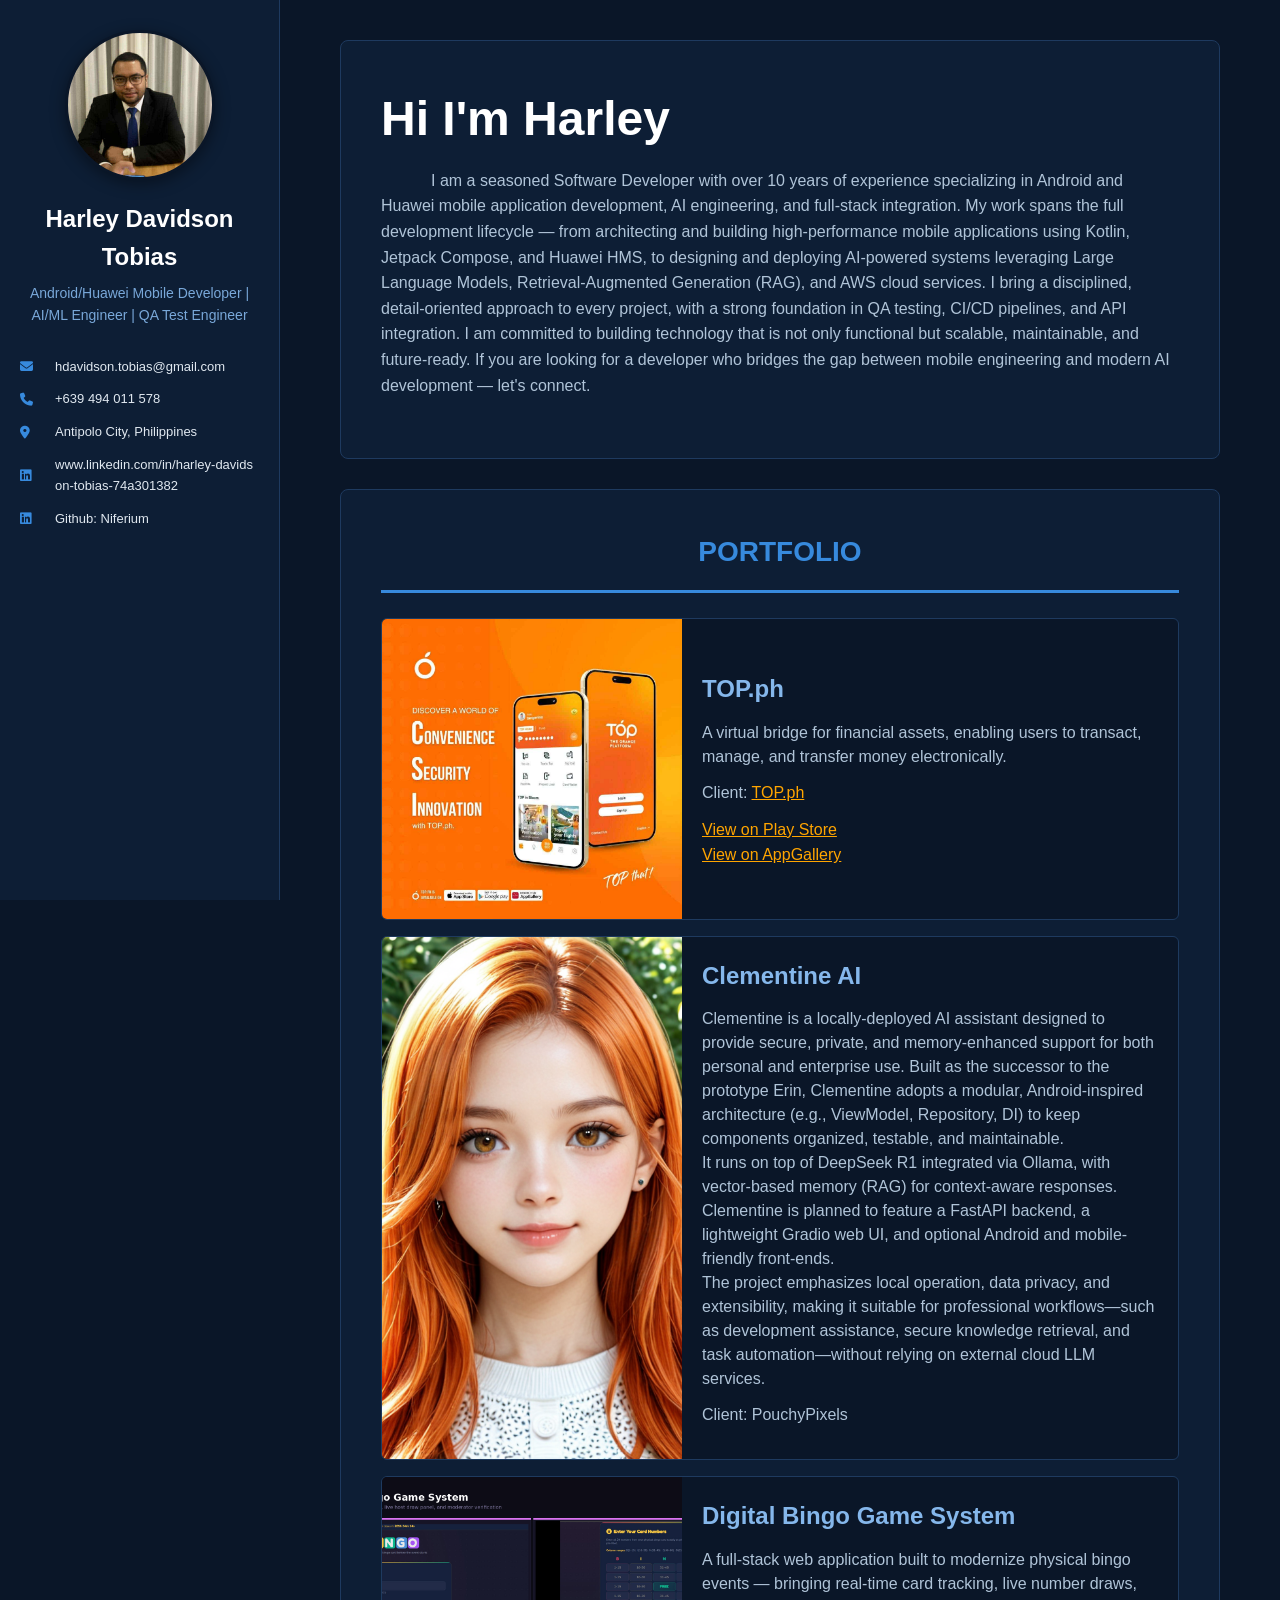
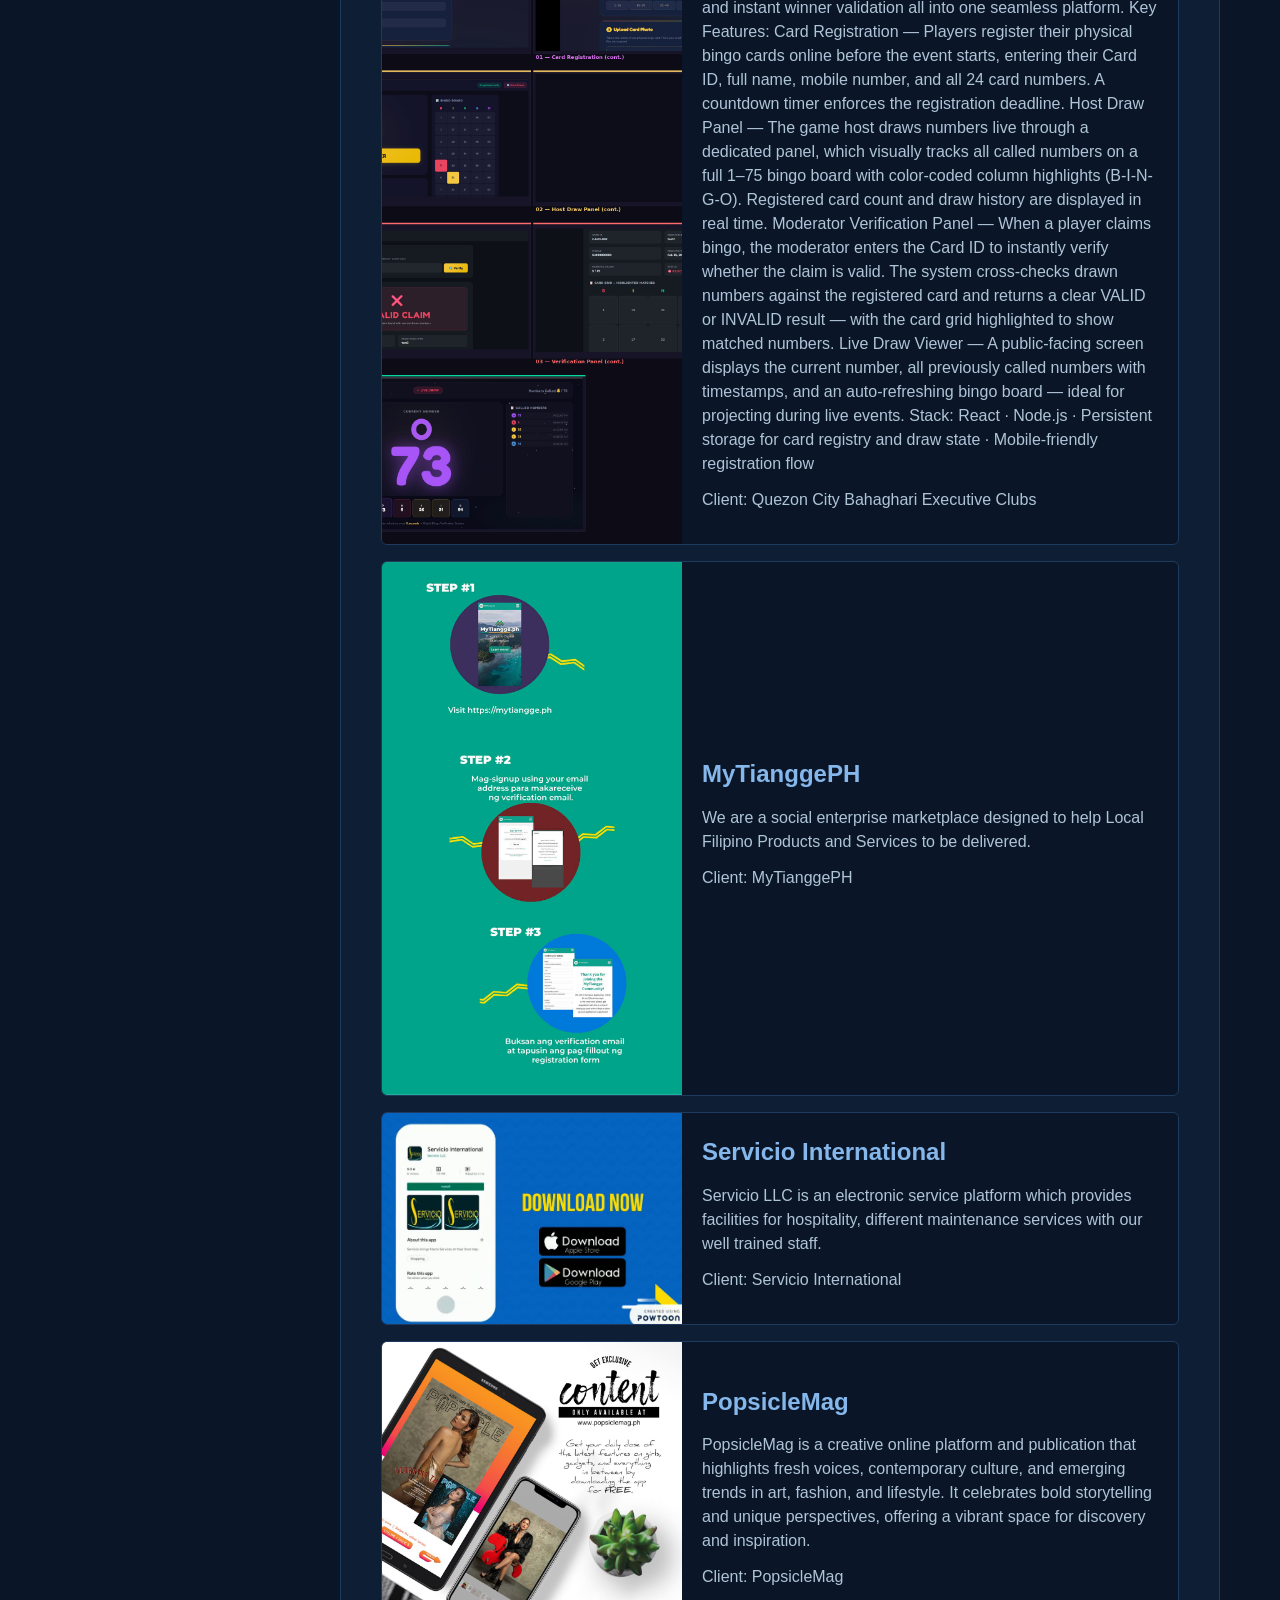
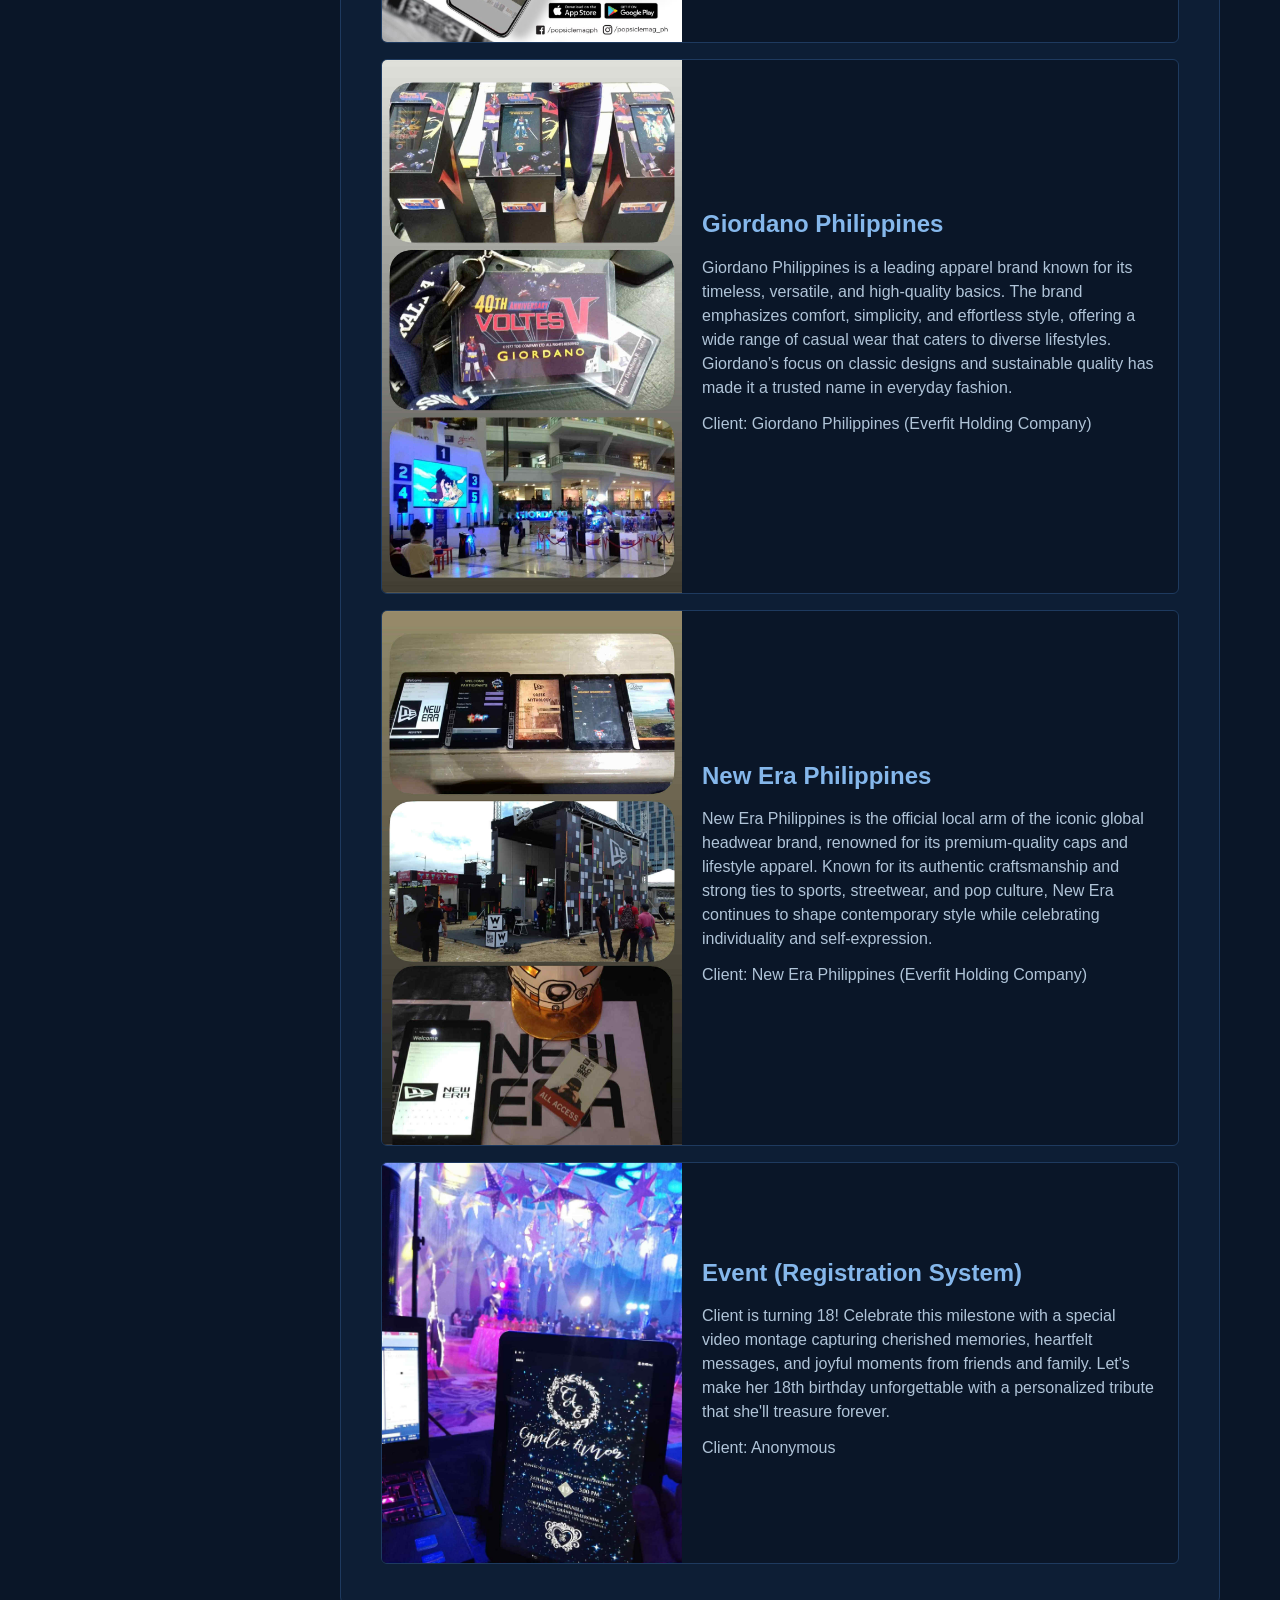
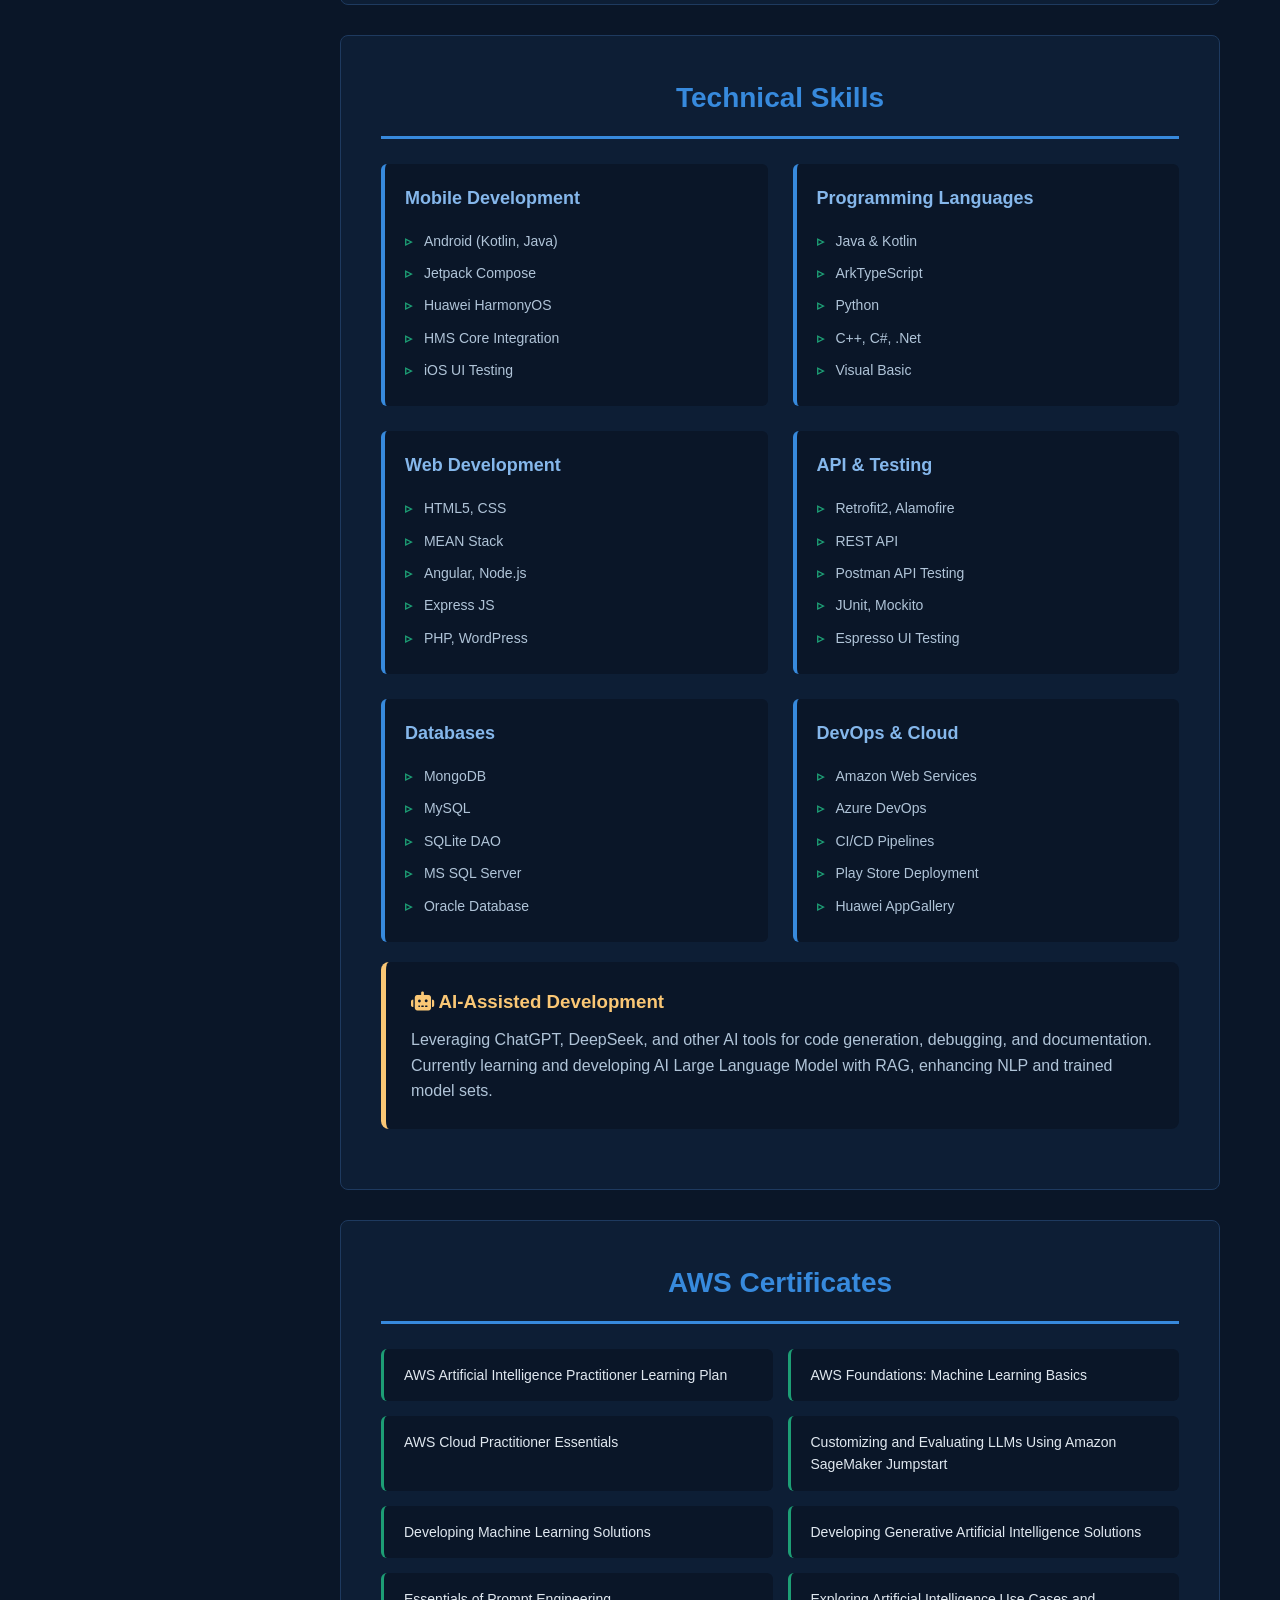
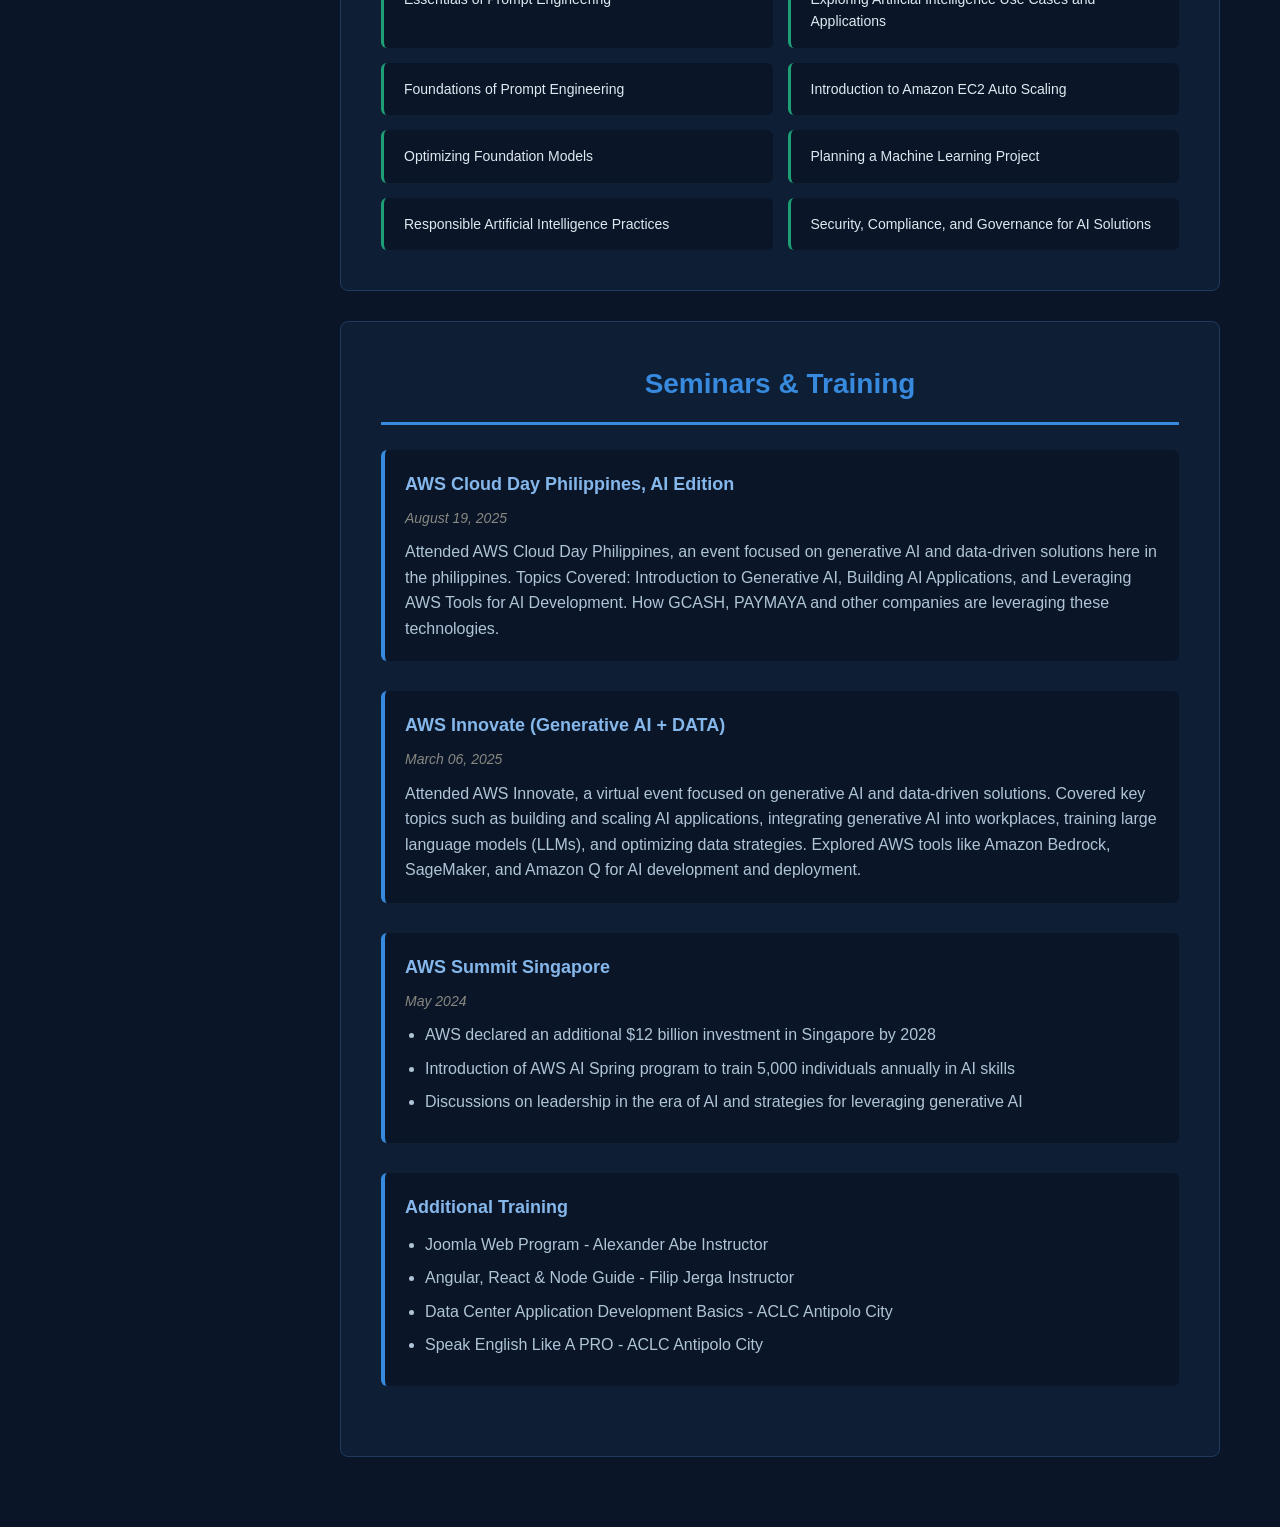
==== commit 6586a85b: "minor label update" ====
--- a/index.html
+++ b/index.html
@@ -501,7 +501,7 @@
 Live Draw Viewer — A public-facing screen displays the current number, all previously called numbers with timestamps, and an auto-refreshing bingo board — ideal for projecting during live events.
 Stack: React · Node.js · Persistent storage for card registry and draw state · Mobile-friendly registration flow
                   </p>
-                  <p class="project-client">Client: Quezon City Bahaghari Clubs</p>
+                  <p class="project-client">Client: Quezon City Bahaghari Executive Clubs</p>
                 </div>
             </div>
 
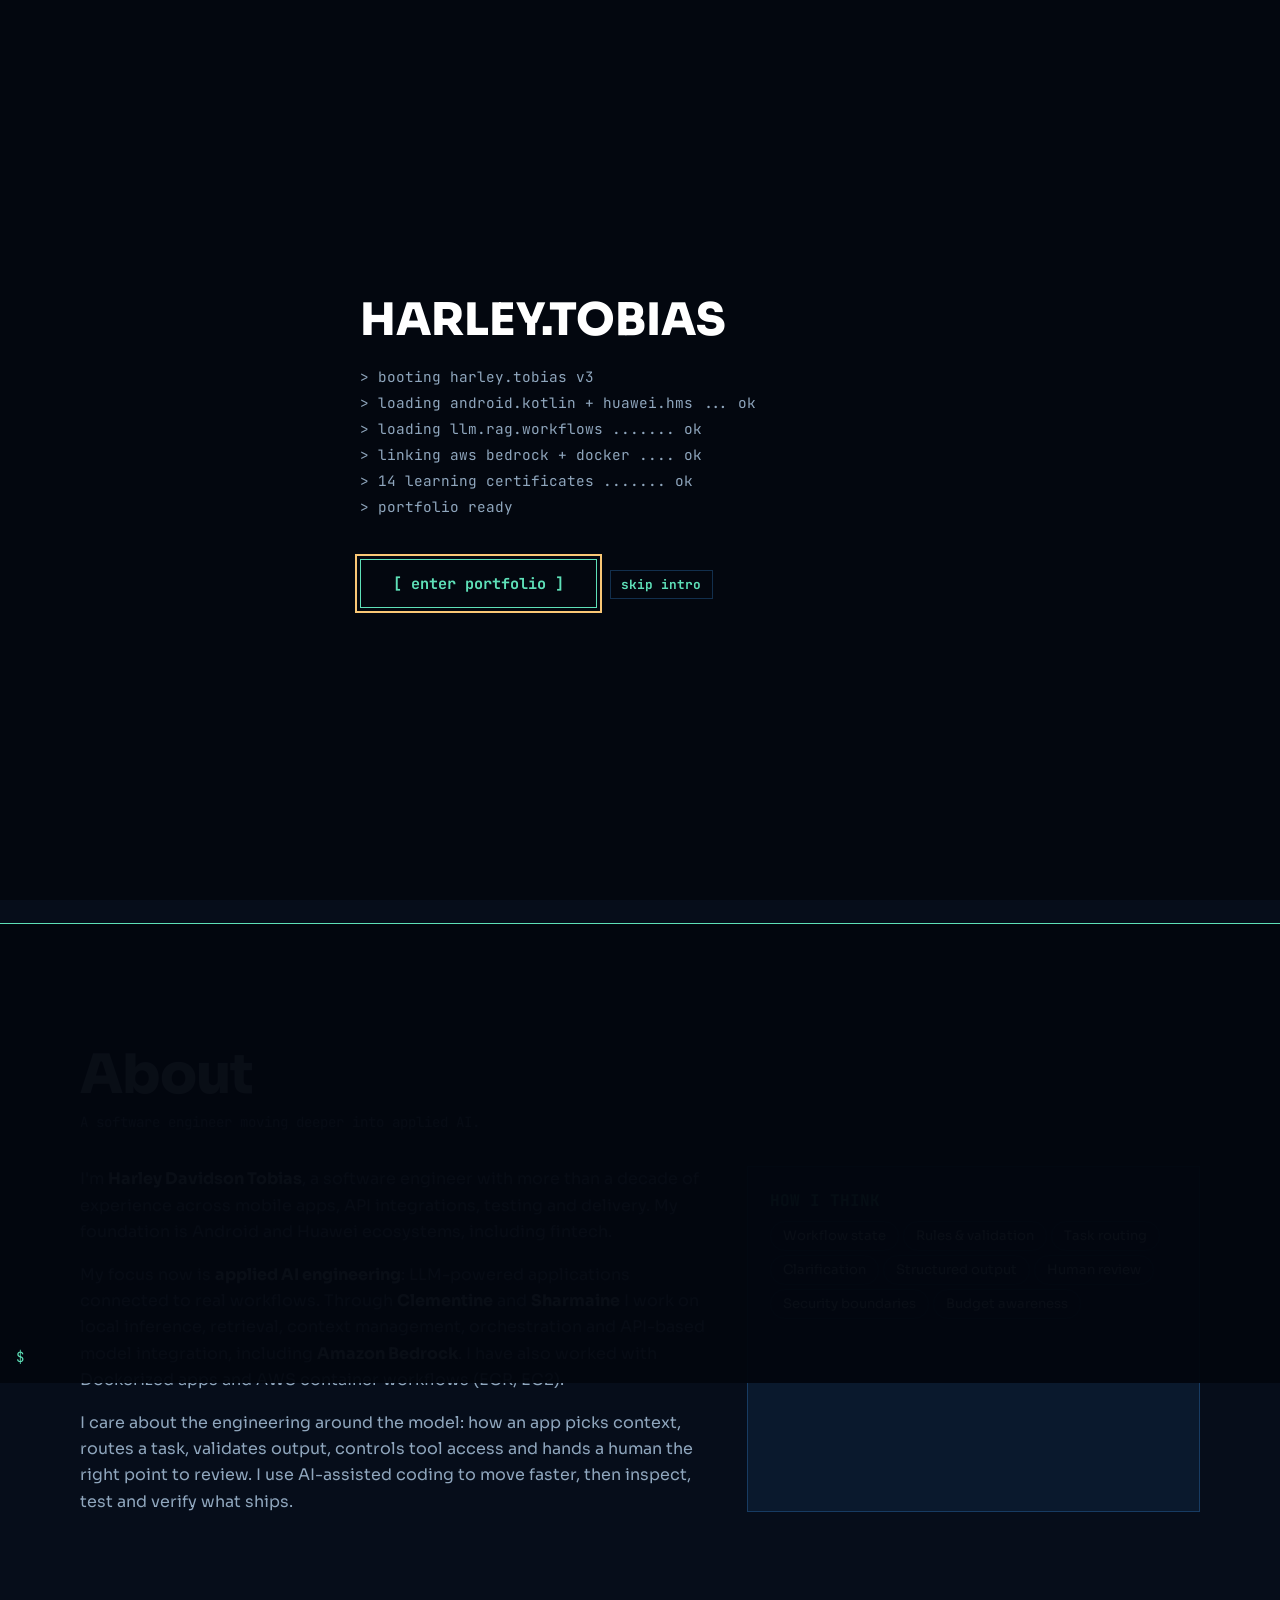
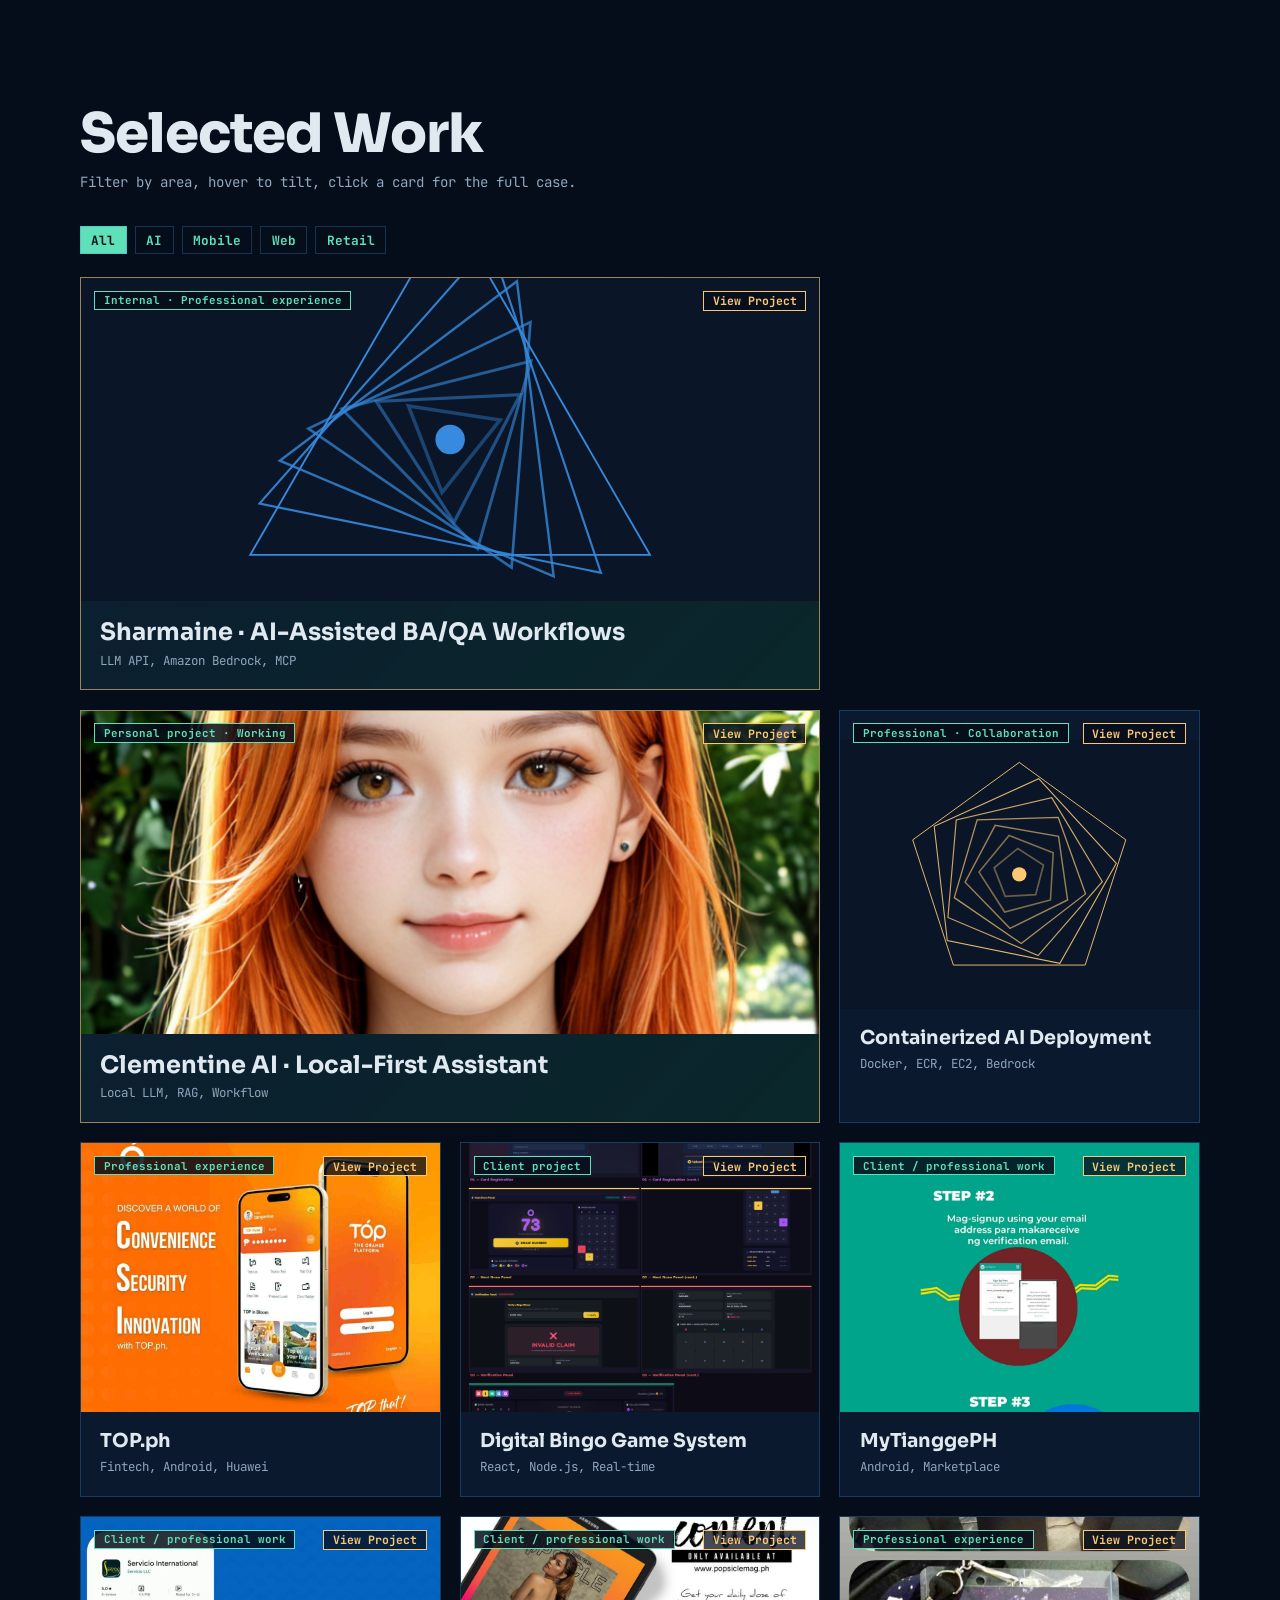
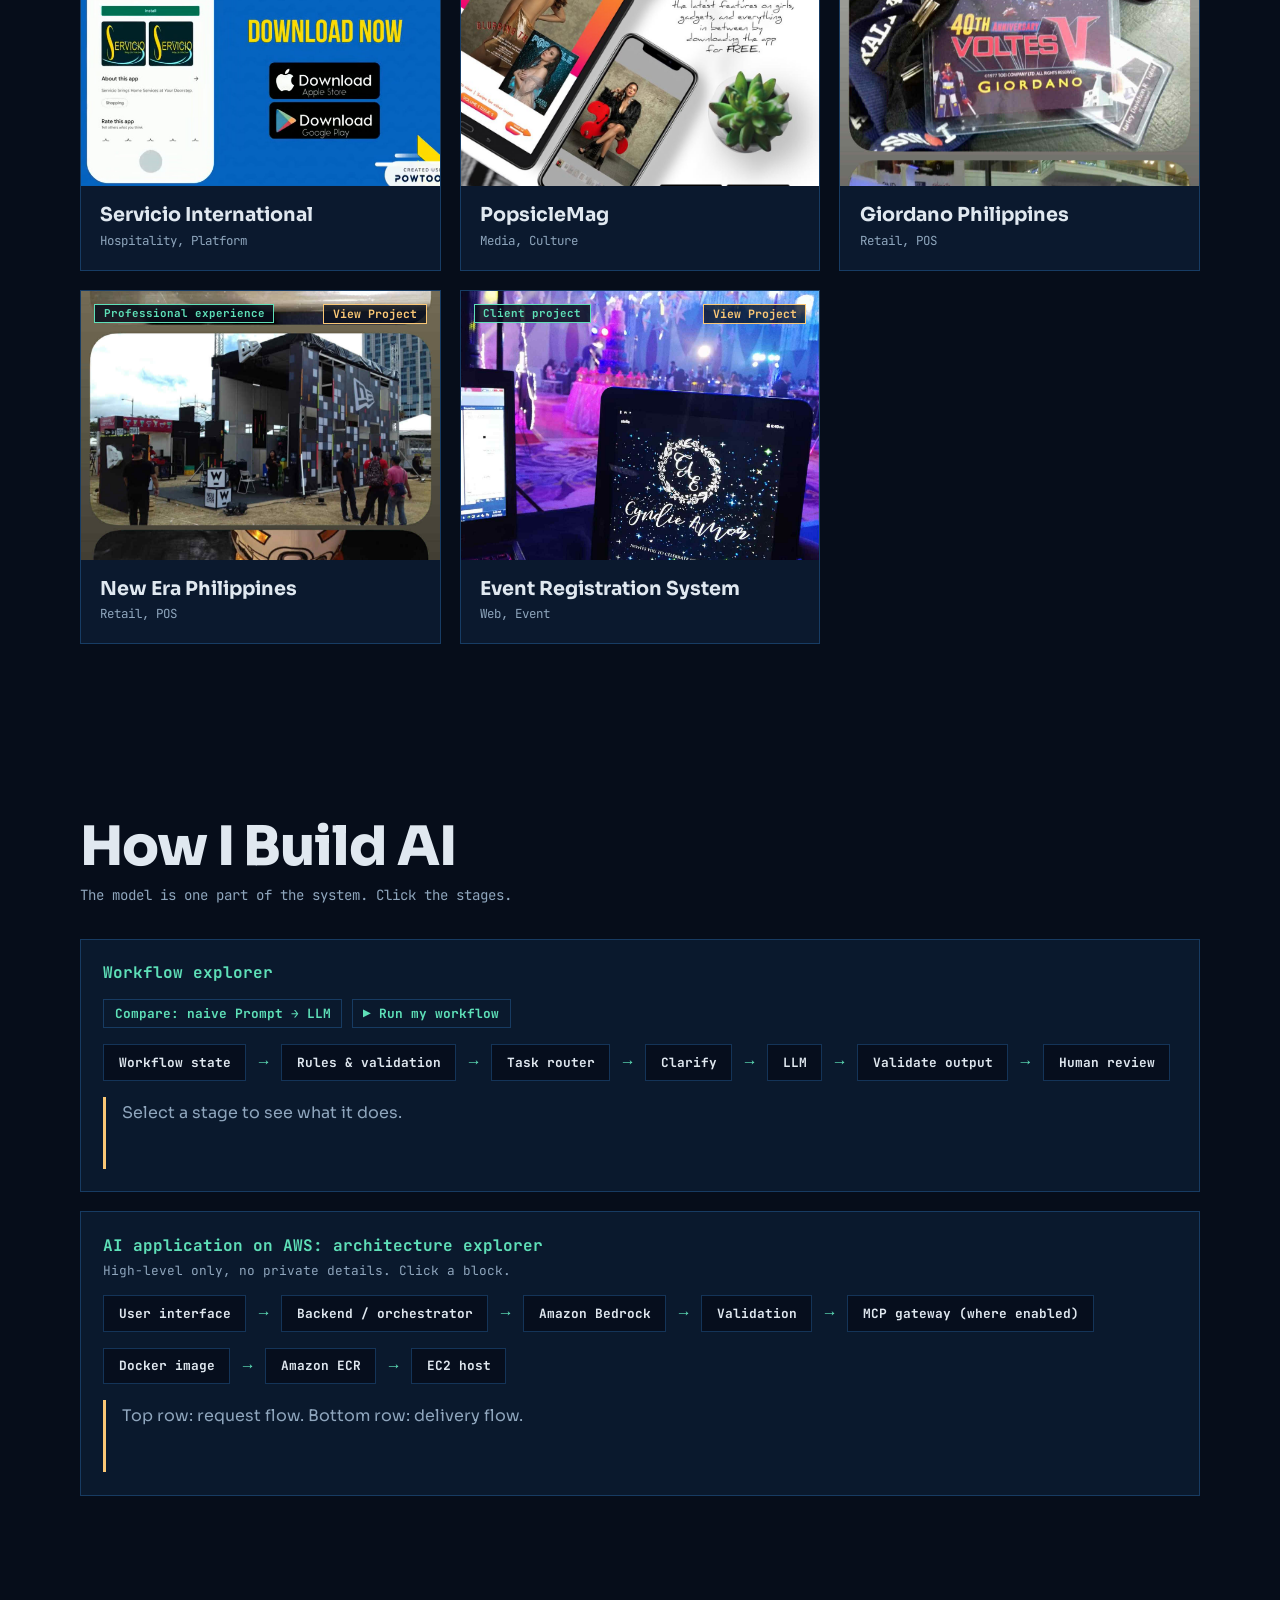
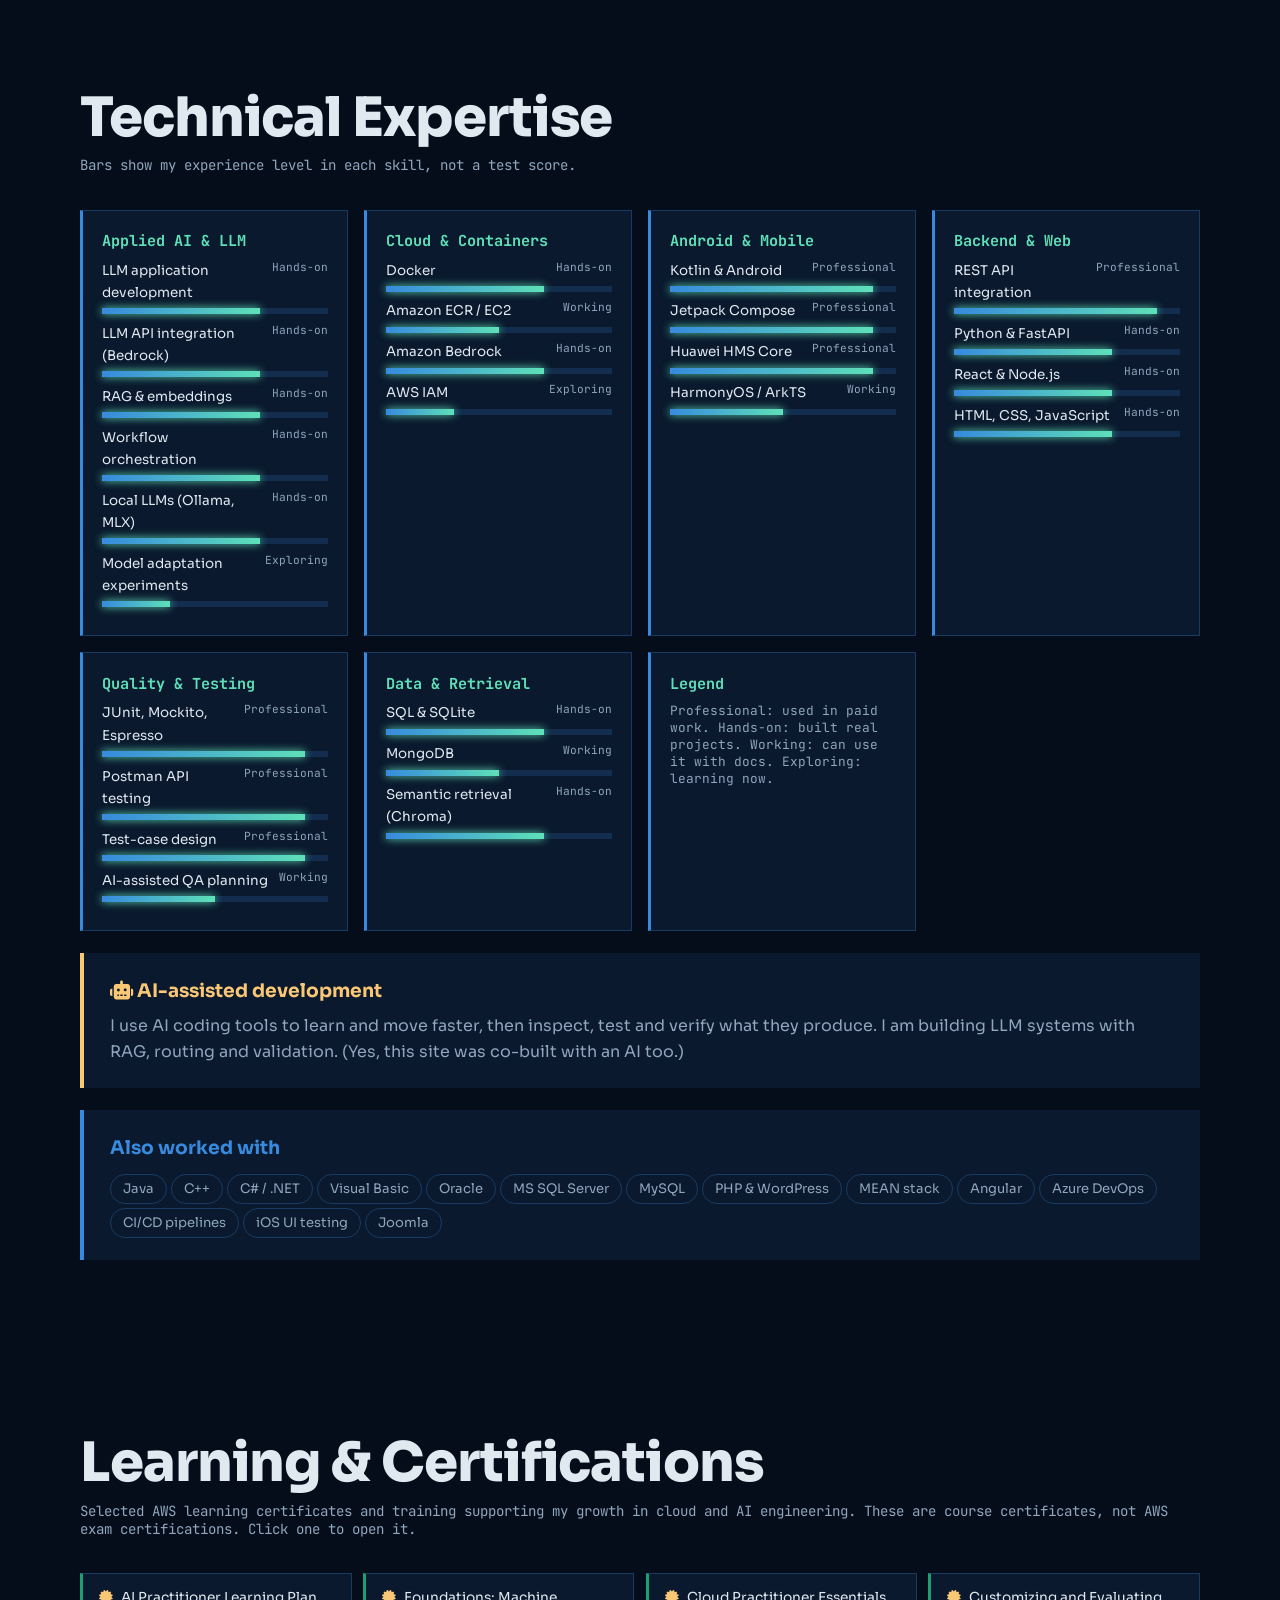
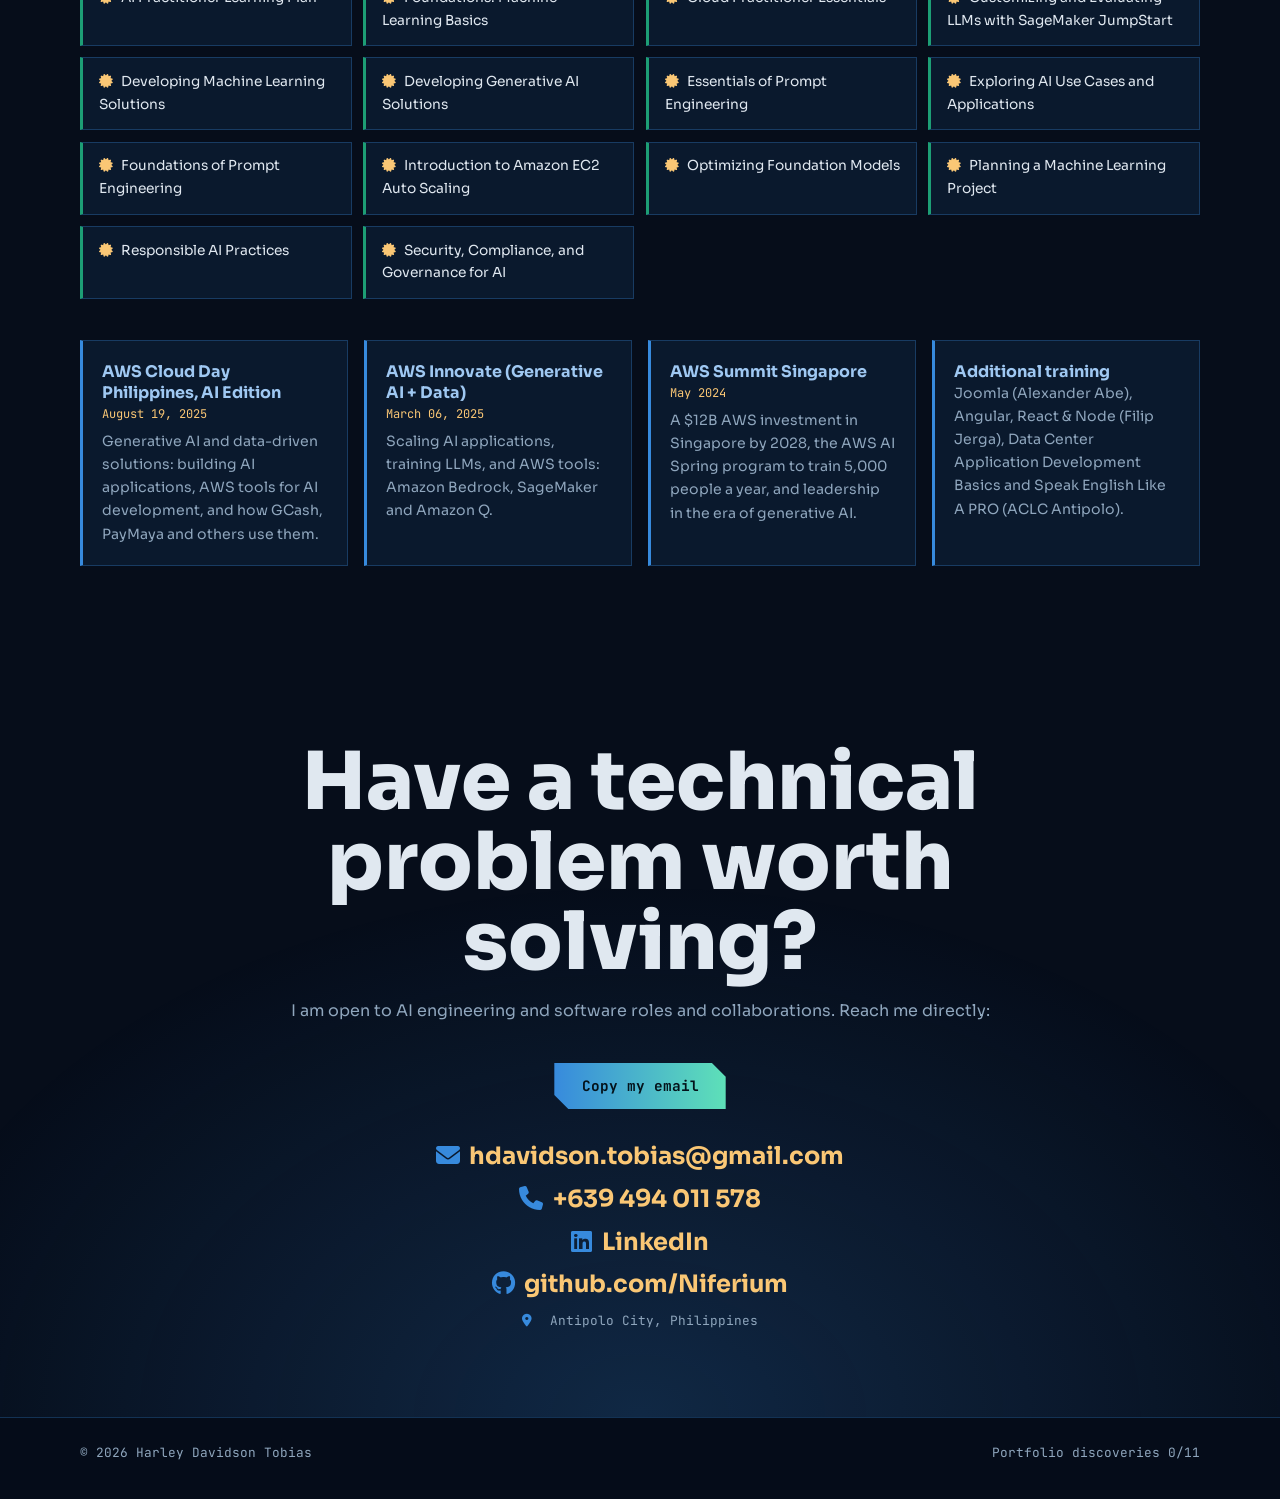
==== commit 16fbbd8e: "Update resume" ====
--- a/index.html
+++ b/index.html
@@ -1,808 +1,383 @@
 <!DOCTYPE html>
 <html lang="en">
 <head>
-    <meta charset="UTF-8">
-    <meta name="viewport" content="width=device-width, initial-scale=1.0">
-    <title>Harley Davidson Tobias - Android/Huawei Mobile Developer | AI/ML Engineer | QA Test Engineer</title>
-    <link href="https://cdnjs.cloudflare.com/ajax/libs/font-awesome/6.4.0/css/all.min.css" rel="stylesheet">
-    <style>
-        * {
-            margin: 0;
-            padding: 0;
-            box-sizing: border-box;
-        }
-
-        body {
-            font-family: 'Segoe UI', Tahoma, Geneva, Verdana, sans-serif;
-            line-height: 1.6;
-            color: #e0e8f0;
-            background: #0A1628;
-        }
-
-        .sidebar {
-            position: fixed;
-            left: 0;
-            top: 0;
-            width: 280px;
-            height: 100vh;
-            background: #0d1e35;
-            color: #e0e8f0;
-            padding: 30px 20px;
-            overflow-y: auto;
-            z-index: 1000;
-            border-right: 1px solid #1E3A5F;
-        }
-
-        .profile-img {
-            width: 150px;
-            height: 150px;
-            border-radius: 50%;
-            background: #0A1628;
-            background-size: 150%;
-            background-image: url('my_picture.jpeg');
-            background-position: center;
-            margin: 0 auto 20px;
-            display: flex;
-            align-items: center;
-            justify-content: center;
-            font-size: 60px;
-            color: #85B7EB;
-            font-weight: bold;
-            box-shadow: 0 4px 15px rgba(0,0,0,0.4);
-            border: 3px solid #0A1628;
-        }
-
-        .sidebar h1 {
-            font-size: 24px;
-            margin-bottom: 5px;
-            text-align: center;
-            color: #ffffff;
-        }
-
-        .sidebar .tagline {
-            text-align: center;
-            font-size: 14px;
-            opacity: 0.9;
-            margin-bottom: 25px;
-            font-weight: 300;
-            color: #85B7EB;
-        }
-
-        .contact-info {
-            margin: 30px 0;
-        }
-
-        .contact-info a {
-            text-decoration: none;
-            display: flex;
-            align-items: center;
-            margin: 12px 0;
-            font-size: 13px;
-            transition: opacity 0.3s;
-            color: #e0e8f0;
-            word-break: break-all;
-        }
-
-        .contact-info a:hover {
-            opacity: 0.8;
-            color: #ffffff;
-        }
-
-        .contact-info i {
-            width: 25px;
-            margin-right: 10px;
-            color: #378ADD;
-            flex-shrink: 0;
-        }
-
-        .main-content {
-            margin-left: 280px;
-            padding: 40px 60px;
-        }
-
-        .section {
-            background: #0d1e35;
-            padding: 40px;
-            margin-bottom: 30px;
-            border-radius: 8px;
-            border: 1px solid #1E3A5F;
-        }
-
-        .section-title {
-            font-size: 28px;
-            color: #378ADD;
-            margin-bottom: 25px;
-            padding-bottom: 15px;
-            border-bottom: 3px solid #378ADD;
-            font-weight: 600;
-            text-align: center;
-        }
-
-        .intro {
-            font-size: 18px;
-            line-height: 1.8;
-            color: #b0c4d8;
-        }
-
-        .experience-item, .education-item {
-            margin-bottom: 35px;
-            padding-bottom: 30px;
-            border-bottom: 1px solid #1E3A5F;
-        }
-
-        .experience-item:last-child, .education-item:last-child {
-            border-bottom: none;
-        }
-
-        .job-title {
-            font-size: 20px;
-            color: #ffffff;
-            font-weight: 600;
-            margin-bottom: 5px;
-        }
-
-        .company {
-            font-size: 16px;
-            color: #1D9E75;
-            font-weight: 500;
-            margin-bottom: 5px;
-        }
-
-        .date {
-            font-size: 14px;
-            color: #888780;
-            margin-bottom: 15px;
-            font-style: italic;
-        }
-
-        .experience-item ul, .seminars ul {
-            margin-left: 20px;
-            margin-top: 10px;
-        }
-
-        .experience-item li, .seminars li {
-            margin: 8px 0;
-            color: #b0c4d8;
-        }
-
-        .skills-grid {
-            display: grid;
-            grid-template-columns: repeat(auto-fit, minmax(250px, 1fr));
-            gap: 25px;
-            margin-top: 20px;
-        }
-
-        .skill-category {
-            background: #0A1628;
-            padding: 20px;
-            border-radius: 6px;
-            border-left: 4px solid #378ADD;
-        }
-
-        .skill-category h3 {
-            color: #85B7EB;
-            margin-bottom: 12px;
-            font-size: 18px;
-        }
-
-        .skill-category ul {
-            list-style: none;
-        }
-
-        .skill-category li {
-            padding: 5px 0;
-            color: #b0c4d8;
-            font-size: 14px;
-        }
-
-        .skill-category li:before {
-            content: "▹ ";
-            color: #1D9E75;
-            font-weight: bold;
-            margin-right: 8px;
-        }
-
-        .certificates-grid {
-            display: grid;
-            grid-template-columns: repeat(auto-fill, minmax(280px, 1fr));
-            gap: 15px;
-            margin-top: 20px;
-        }
-
-        .certificate-item {
-            background: #0A1628;
-            padding: 15px 20px;
-            border-radius: 6px;
-            border-left: 3px solid #1D9E75;
-            font-size: 14px;
-            color: #e0e8f0;
-            transition: transform 0.3s, box-shadow 0.3s;
-        }
-
-        .certificate-item:hover {
-            transform: translateX(5px);
-            box-shadow: 0 4px 12px rgba(29, 158, 117, 0.25);
-        }
-
-        .awards {
-            display: flex;
-            flex-wrap: wrap;
-            gap: 15px;
-            margin-top: 20px;
-        }
-
-        .award-badge {
-            background: #0F6E56;
-            color: #e0e8f0;
-            padding: 12px 20px;
-            border-radius: 25px;
-            font-size: 14px;
-            font-weight: 500;
-        }
-
-        .seminar-item {
-            margin-bottom: 30px;
-            padding: 20px;
-            background: #0A1628;
-            border-radius: 6px;
-            border-left: 4px solid #378ADD;
-        }
-
-        .seminar-title {
-            font-size: 18px;
-            color: #85B7EB;
-            font-weight: 600;
-            margin-bottom: 8px;
-        }
-
-        .seminar-item .date {
-            margin-bottom: 10px;
-        }
-
-        .seminar-item p {
-            color: #b0c4d8;
-        }
-
-        @media (max-width: 768px) {
-            .sidebar {
-                position: relative;
-                width: 100%;
-                height: auto;
-            }
-
-            .main-content {
-                margin-left: 0;
-                padding: 20px;
-            }
-
-            .skills-grid {
-                grid-template-columns: 1fr;
-            }
-        }
-
-        .highlight {
-            background: #0A1628;
-            padding: 25px;
-            border-radius: 8px;
-            border-left: 5px solid #FAC775;
-            margin: 20px 0;
-        }
-
-        .highlight h3 {
-            color: #FAC775;
-            margin-bottom: 10px;
-        }
-
-        .highlight p {
-            color: #b0c4d8;
-        }
-
-        .profile-info {
-            flex: 1;
-        }
-
-        .profile-info h1 {
-            font-size: 48px;
-            margin: 0 0 10px 0;
-            color: #ffffff;
-        }
-
-        .profile-info h2 {
-            font-size: 24px;
-            font-weight: normal;
-            color: #85B7EB;
-            margin: 0 0 20px 0;
-        }
-
-        .profile-info p {
-            font-size: 16px;
-            color: #b0c4d8;
-            line-height: 1.6;
-        }
-
-        .profile-info a {
-            color: #e0e8f0;
-            text-decoration: none;
-        }
-
-        .buttons {
-            margin-top: 20px;
-        }
-
-        .btn {
-            display: inline-block;
-            padding: 12px 24px;
-            margin-right: 12px;
-            font-weight: bold;
-            border-radius: 6px;
-            text-decoration: none;
-            font-size: 16px;
-        }
-
-        .btn-portfolio {
-            background-color: #0F6E56;
-            color: #9FE1CB;
-        }
-
-        .btn-resume {
-            background-color: #1F4E79;
-            color: #85B7EB;
-        }
-
-        .indented-first-line {
-            text-indent: 50px;
-        }
-
-        .project-card {
-            display: flex;
-            max-width: 800px;
-            background: #0A1628;
-            border: 1px solid #1E3A5F;
-            border-radius: 6px;
-            margin-top: 16px;
-            overflow: hidden;
-        }
-
-        .project-card img {
-            width: 300px;
-            height: auto;
-            object-fit: cover;
-        }
-
-        .project-content {
-            padding: 20px;
-            display: flex;
-            flex-direction: column;
-            justify-content: center;
-        }
-
-        .project-content h2 {
-            font-size: 24px;
-            margin: 0 0 12px 0;
-            font-weight: bold;
-            color: #85B7EB;
-        }
-
-        .project-content p {
-            font-size: 16px;
-            color: #b0c4d8;
-            line-height: 1.5;
-            margin: 0 0 12px 0;
-        }
-
-        .project-client {
-            font-size: 14px;
-            color: #1D9E75;
-        }
-
-        @media (max-width: 600px) {
-            .project-card {
-                flex-direction: column;
-            }
-
-            .project-card img {
-                width: 100%;
-            }
-        }
-    </style>
+<meta charset="utf-8">
+<meta name="viewport" content="width=device-width,initial-scale=1,viewport-fit=cover">
+<title>Harley Davidson Tobias · AI Engineer &amp; Software Engineer</title>
+<meta name="description" content="Harley Davidson Tobias: AI Engineer and Software Engineer. LLM applications, RAG, workflow orchestration, Amazon Bedrock, Docker, Android and Huawei engineering.">
+<meta property="og:title" content="Harley Davidson Tobias · AI Engineer &amp; Software Engineer">
+<meta name="description" content="Portfolio of Harley Davidson Tobias: 10+ years in Android and Huawei mobile development, AI/RAG engineering and QA testing.">
+<link href="https://fonts.googleapis.com/css2?family=Sora:wght@400;600;800&family=JetBrains+Mono:wght@400;700&display=swap" rel="stylesheet">
+<link href="https://cdnjs.cloudflare.com/ajax/libs/font-awesome/6.4.0/css/all.min.css" rel="stylesheet">
+<style>
+:root{--bg:#060d1a;--bg2:#0d1e35;--ink:#e0e8f0;--mute:#8fa6bd;--line:rgba(55,138,221,.3);--b:#378ADD;--g:#1D9E75;--t:#5ee0b8;--y:#FAC775;--d:'Sora','Segoe UI',sans-serif;--m:'JetBrains Mono',Consolas,monospace;color-scheme:dark}
+*,*::before,*::after{box-sizing:border-box;margin:0}
+html{scroll-behavior:smooth;scroll-padding-top:70px}
+body{background:var(--bg);color:var(--ink);font:400 1rem/1.65 var(--d);overflow-x:hidden}
+body.lock{overflow:hidden}
+a{color:inherit}button{font:inherit;color:inherit;cursor:pointer}
+:focus-visible{outline:2px solid var(--y);outline-offset:3px}
+#fx{position:fixed;inset:0;width:100%;height:100%;z-index:0;pointer-events:none}
+main,footer{position:relative;z-index:1}
+.w{width:min(1120px,100% - 2rem);margin-inline:auto}
+.cut{clip-path:polygon(0 0,calc(100% - 14px) 0,100% 14px,100% 100%,14px 100%,0 calc(100% - 14px))}
+.rot{transform-box:fill-box;transform-origin:center;animation:spin var(--d2,12s) linear infinite}.rev{animation-direction:reverse}
+@keyframes spin{to{transform:rotate(360deg)}}
+/* boot */
+#boot{position:fixed;inset:0;z-index:100;background:#03070f;display:grid;place-items:center;padding:1.5rem;clip-path:circle(150% at 50% 50%);transition:clip-path .9s cubic-bezier(.7,0,.2,1)}
+#boot.go{clip-path:circle(0 at 50% 50%);pointer-events:none}
+#boot .bx{width:min(560px,100%);font:.9rem/1.8 var(--m);color:var(--t)}
+#boot h2{font:800 clamp(1.8rem,6vw,2.8rem) var(--d);color:#fff;margin-bottom:1rem}
+#log{min-height:11rem;color:var(--mute)}
+#start{margin-top:1.2rem;background:none;border:1px solid var(--t);color:var(--t);padding:.8rem 2rem;font:700 .95rem var(--m);opacity:0;pointer-events:none;transition:opacity .4s}
+#start.rdy{opacity:1;pointer-events:auto;animation:pl 1.4s infinite}#start:hover{background:var(--t);color:#04121a}
+@keyframes pl{50%{box-shadow:0 0 0 8px rgba(94,224,184,.14)}}
+/* header */
+header{position:fixed;inset:0 0 auto;z-index:50;padding:calc(env(safe-area-inset-top,0px) + .6rem) 0 .6rem;background:rgba(6,13,26,.72);backdrop-filter:blur(12px);border-bottom:1px solid var(--line)}
+header .w{display:flex;justify-content:space-between;align-items:center;gap:1rem}
+.logo{font:800 1.1rem var(--d);cursor:pointer;user-select:none;background:none;border:0}.logo b{color:var(--t)}
+nav{display:flex;gap:1.1rem;align-items:center;font-size:.9rem}nav a{color:var(--mute);text-decoration:none}nav a:hover{color:var(--t)}
+.bt{background:none;border:1px solid var(--line);color:var(--t);font:700 .8rem var(--m);padding:.3rem .65rem}.bt:hover{border-color:var(--y);color:var(--y)}
+.xp{position:absolute;left:0;right:0;bottom:-1px;height:2px}.xp i{display:block;height:100%;transform-origin:left;transform:scaleX(0);background:linear-gradient(90deg,var(--b),var(--t),var(--y));box-shadow:0 0 10px var(--t)}
+.lv{font:700 .75rem var(--m);color:var(--y)}
+@media(max-width:720px){nav a:not(.cn){display:none}}
+/* hero */
+.hero{min-height:100svh;display:grid;align-items:center;padding:7rem 0 4rem}
+.hero .w{display:grid;grid-template-columns:1.3fr .7fr;gap:2rem;align-items:center}
+@media(max-width:860px){.hero .w{grid-template-columns:1fr}}
+h1{font:800 clamp(3rem,10vw,7.4rem)/.95 var(--d);letter-spacing:-.03em;background:linear-gradient(90deg,#fff,var(--t),var(--y),#fff);background-size:300% 100%;-webkit-background-clip:text;background-clip:text;color:transparent;animation:sl 9s linear infinite}
+@keyframes sl{to{background-position:300% 0}}
+.role{font:700 clamp(1rem,2.6vw,1.45rem) var(--m);color:var(--t);margin:1.2rem 0;min-height:2rem}
+.cr{display:inline-block;width:.6em;height:1.1em;background:var(--t);vertical-align:-.15em;margin-left:3px;animation:bk 1s steps(2) infinite}@keyframes bk{50%{opacity:0}}
+.hero p.l{color:var(--mute);max-width:58ch}
+.cta{display:flex;gap:.8rem;flex-wrap:wrap;margin:1.8rem 0 .8rem}
+.btn{display:inline-block;border:0;background:linear-gradient(90deg,var(--b),var(--t));color:#04121a;padding:.85rem 1.7rem;font:700 .9rem var(--m);text-decoration:none;transition:transform .25s,filter .25s}
+.btn:hover{transform:translateY(-3px);filter:drop-shadow(0 0 12px rgba(94,224,184,.7))}
+.btn.gh{background:none;border:1px solid var(--line);color:var(--ink)}.btn.gh:hover{border-color:var(--y);color:var(--y)}
+.tip{font:.8rem var(--m);color:var(--mute)}.tip kbd{border:1px solid var(--line);padding:0 .4rem;color:var(--y)}
+.av{position:relative;width:min(320px,70vw);aspect-ratio:1;justify-self:center;border:0;background:none;padding:0;animation:fl 5s ease-in-out infinite}
+@keyframes fl{50%{transform:translateY(-12px)}}
+.av svg{position:absolute;inset:-8%;width:116%;height:116%;overflow:visible;filter:drop-shadow(0 0 26px rgba(94,224,184,.4))}
+.av .ini,.av img{position:absolute;inset:12%;width:76%;height:76%;border-radius:50%;object-fit:cover}
+.av .ini{display:grid;place-items:center;font:800 3.4rem var(--d);background:radial-gradient(circle,#12305a,#0a1628);color:var(--t)}
+.stats{display:flex;gap:2rem;flex-wrap:wrap;margin-top:2.2rem}.stats b{display:block;font:800 2rem/1 var(--d);color:var(--y)}.stats span{font:.78rem var(--m);color:var(--mute)}
+/* sections */
+.pad{padding:5.5rem 0}
+.sh h2{font:800 clamp(2rem,5vw,3.4rem)/1 var(--d);letter-spacing:-.02em}.sh p{color:var(--mute);margin:.7rem 0 2.2rem;font:.88rem var(--m)}
+.rv{opacity:0;transform:translateY(26px);transition:opacity .8s,transform .8s}.rv.in{opacity:1;transform:none}
+.cards{display:grid;grid-template-columns:repeat(auto-fill,minmax(300px,1fr));gap:1.2rem;perspective:1000px}
+.card{position:relative;border:1px solid var(--line);background:rgba(13,30,53,.78);padding:0;text-align:left;overflow:hidden;transform:rotateX(var(--rx,0deg)) rotateY(var(--ry,0deg));transition:transform .2s,border-color .3s}
+.card:hover{border-color:var(--y)}
+.card::after{content:"";position:absolute;inset:0;pointer-events:none;opacity:0;transition:opacity .3s;background:radial-gradient(240px circle at var(--mx,50%) var(--my,50%),rgba(255,255,255,.14),transparent 60%)}.card:hover::after{opacity:1}
+.a{position:relative;aspect-ratio:4/3;overflow:hidden}.a svg,.a img,.ma svg,.ma img{position:absolute;inset:0;width:100%;height:100%;object-fit:cover}
+.card .m{padding:1rem 1.2rem 1.3rem}.card h3{font:700 1.2rem var(--d)}.card small{display:block;color:var(--mute);font:.78rem var(--m);margin-top:.3rem}
+.go{position:absolute;right:.8rem;top:.8rem;font:700 .72rem var(--m);color:var(--y);border:1px solid var(--y);padding:.1rem .55rem;background:rgba(6,13,26,.75)}
+#modal{position:fixed;inset:0;z-index:80;display:grid;place-items:center;padding:1rem;background:rgba(3,5,10,.82);backdrop-filter:blur(8px);visibility:hidden;opacity:0;transition:opacity .3s,visibility .3s}
+#modal.open{visibility:visible;opacity:1}
+.mbox{width:min(900px,100%);max-height:92vh;overflow:auto;display:grid;grid-template-columns:1fr 1fr;border:1px solid var(--t);background:var(--bg2);transform:scale(.9);transition:transform .45s cubic-bezier(.3,1.5,.5,1)}
+#modal.open .mbox{transform:none}@media(max-width:700px){.mbox{grid-template-columns:1fr}}
+.ma{position:relative;min-height:260px}.mt{padding:1.8rem;display:grid;gap:.9rem;align-content:center}.mt h3{font:800 1.8rem/1.1 var(--d)}.mt small{color:var(--y);font:.8rem var(--m)}.mt p{color:var(--mute);font-size:.95rem}.ls{display:flex;gap:.6rem;flex-wrap:wrap}
+.sk{display:grid;grid-template-columns:repeat(auto-fit,minmax(250px,1fr));gap:1rem}
+.sk>div{background:rgba(13,30,53,.75);border:1px solid var(--line);border-left:3px solid var(--b);padding:1.2rem}.sk h3{font:700 .95rem var(--m);color:var(--t);margin-bottom:.5rem}
+.chip{display:inline-block;margin:.25rem .25rem 0 0;padding:.2rem .75rem;border:1px solid var(--line);border-radius:99px;font-size:.82rem;transition:background .2s,color .2s,transform .2s}.chip:hover{background:var(--t);color:#04121a;transform:translateY(-3px)}
+.ai{margin-top:1.4rem;padding:1.4rem 1.6rem;border-left:4px solid var(--y);background:rgba(13,30,53,.75)}.ai h3{color:var(--y);margin-bottom:.4rem}.ai p{color:var(--mute)}
+.certs{display:grid;grid-template-columns:repeat(auto-fill,minmax(270px,1fr));gap:.7rem}
+.cert{display:block;padding:.8rem 1rem;background:rgba(13,30,53,.75);border:1px solid var(--line);border-left:3px solid var(--g);text-decoration:none;font-size:.86rem;transition:transform .25s,border-color .25s,box-shadow .25s}.cert:hover{transform:translateX(6px);border-color:var(--t);box-shadow:0 0 18px rgba(94,224,184,.25)}
+.sems{display:grid;grid-template-columns:repeat(auto-fit,minmax(260px,1fr));gap:1rem;margin-top:2.6rem}
+.sem{padding:1.2rem;background:rgba(13,30,53,.75);border:1px solid var(--line);border-left:3px solid var(--b);color:inherit;text-decoration:none}.sem h3{font:700 1rem var(--d);color:#9fc8f2}.sem small{display:block;color:var(--y);font:.75rem var(--m);margin:.2rem 0 .5rem}.sem p{color:var(--mute);font-size:.88rem}
+/* contact */
+.contact{text-align:center;background:radial-gradient(60% 70% at 50% 100%,rgba(55,138,221,.22),transparent)}
+.contact h2{font:800 clamp(2.2rem,7vw,5rem)/1 var(--d);max-width:14ch;margin:0 auto 1rem}.contact p.s{color:var(--mute);margin-bottom:2.4rem}
+.hold{--p:0;width:170px;height:170px;border-radius:50%;border:0;padding:0;background:conic-gradient(var(--t) calc(var(--p)*1%),rgba(94,224,184,.14) 0);display:inline-grid;place-items:center;user-select:none;touch-action:none;transition:transform .2s}.hold:hover{transform:scale(1.06)}
+.hold span{width:150px;height:150px;border-radius:50%;background:var(--bg);display:grid;place-items:center;text-align:center;padding:1rem;font:700 .85rem var(--m);color:var(--t)}
+.hold.on{animation:sh .12s infinite}@keyframes sh{25%{transform:translate(2px,1px)}75%{transform:translate(-2px,-1px)}}
+#links{display:grid;gap:.8rem;justify-items:center;margin-top:2rem;opacity:0;transform:translateY(20px);pointer-events:none;transition:opacity .6s,transform .6s}
+#links.show{opacity:1;transform:none;pointer-events:auto}#links a{font:700 clamp(1rem,3vw,1.5rem) var(--d);text-decoration:none;color:var(--y);overflow-wrap:anywhere}#links a:hover{color:var(--t)}#links i{margin-right:.6rem;color:var(--b)}
+footer{padding:1.6rem 0 2.4rem;border-top:1px solid var(--line);color:var(--mute);font:.8rem var(--m);background:rgba(6,13,26,.8)}footer .w{display:flex;justify-content:space-between;gap:1rem;flex-wrap:wrap}
+/* terminal */
+#term{position:fixed;left:0;right:0;bottom:0;height:min(55vh,460px);z-index:90;background:rgba(3,7,15,.97);border-top:1px solid var(--t);font:.88rem/1.6 var(--m);transform:translateY(105%);transition:transform .45s cubic-bezier(.2,.9,.2,1);display:flex;flex-direction:column;padding:.8rem 1rem calc(.8rem + env(safe-area-inset-bottom,0px))}
+#term.open{transform:none}#tout{flex:1;overflow:auto;color:var(--ink)}#tout .u{color:var(--y)}#tout b{color:var(--t)}
+.pr{display:flex;gap:.5rem;color:var(--t)}#tin{flex:1;background:none;border:0;color:var(--ink);font:inherit;outline:0}
+/* toasts */
+#toasts{position:fixed;left:1rem;bottom:calc(env(safe-area-inset-bottom,0px) + 1rem);z-index:120;display:grid;gap:.6rem;pointer-events:none}
+.toast{display:flex;gap:.8rem;align-items:center;background:rgba(13,30,53,.96);border:1px solid var(--y);padding:.7rem 1.1rem;box-shadow:0 0 24px rgba(250,199,117,.25);animation:ti .5s cubic-bezier(.3,1.5,.5,1),to .4s 3.3s forwards}
+.toast i{color:var(--y);font-size:1.3rem}.toast b{display:block;font:700 .9rem var(--d);color:var(--y)}.toast small{color:var(--mute);font-size:.82rem}
+@keyframes ti{from{transform:translateX(-120%)}}@keyframes to{to{opacity:0;transform:translateY(10px)}}
+.god #fx,.god main{animation:hue 3s linear infinite}@keyframes hue{to{filter:hue-rotate(360deg)}}
+@media(prefers-reduced-motion:reduce){*,*::before,*::after{animation-duration:.01ms!important;animation-iteration-count:1!important;transition-duration:.01ms!important}html{scroll-behavior:auto}.rv{opacity:1;transform:none}}
+h1{font-size:clamp(2.1rem,5.4vw,4.3rem);line-height:1.05}
+.eb{font:700 .78rem var(--m);letter-spacing:.14em;color:var(--y);margin-bottom:.8rem}.nm{font:600 1rem var(--m);color:var(--mute);margin-top:1rem}
+.bdg{display:inline-block;font:700 .68rem var(--m);padding:.1rem .55rem;border:1px solid var(--t);color:var(--t);background:rgba(6,13,26,.85)}
+.card .bdg{position:absolute;left:.8rem;top:.8rem;z-index:2}
+.card.ft{grid-column:span 2;border-color:rgba(250,199,117,.6);background:linear-gradient(135deg,rgba(13,30,53,.9),rgba(29,158,117,.18))}.card.ft h3{font-size:1.5rem}.ft .a{aspect-ratio:16/7}
+@media(max-width:700px){.card.ft{grid-column:auto}}
+.flt{display:flex;gap:.5rem;flex-wrap:wrap;margin-bottom:1.4rem}.flt .bt[aria-pressed=true]{background:var(--t);color:#04121a}
+.abt{display:grid;grid-template-columns:1.4fr 1fr;gap:2rem}@media(max-width:860px){.abt{grid-template-columns:1fr}}
+.abt p{color:var(--mute);margin-bottom:1rem}.abt p b{color:var(--ink)}
+.pnl{background:rgba(13,30,53,.75);border:1px solid var(--line);padding:1.4rem;margin-bottom:1.2rem}.pnl h3{font:700 1rem var(--m);color:var(--t);margin-bottom:.4rem}
+.fl{display:flex;flex-wrap:wrap;gap:.6rem;align-items:center;margin:1rem 0}
+.nd{border:1px solid var(--line);background:rgba(6,13,26,.8);padding:.55rem .9rem;font:700 .8rem var(--m)}.nd:hover,.nd.on{border-color:var(--y);color:var(--y);box-shadow:0 0 14px rgba(250,199,117,.3)}
+.ar{color:var(--t)}.dt{min-height:4.5rem;color:var(--mute);border-left:3px solid var(--y);padding:.2rem 1rem}.dt b{color:var(--y)}
+.row{margin:.55rem 0}.row span{display:flex;justify-content:space-between;gap:.6rem;font-size:.84rem}.row em{font:normal .7rem var(--m);color:var(--mute);white-space:nowrap}
+.bar{height:6px;background:rgba(55,138,221,.18);margin-top:.25rem}.bar i{display:block;height:100%;width:0;background:linear-gradient(90deg,var(--b),var(--t));box-shadow:0 0 8px var(--t);transition:width 1.2s cubic-bezier(.2,.8,.2,1)}.in .bar i{width:var(--w)}
+#cmk{position:fixed;inset:0;z-index:110;display:none;place-items:start center;padding-top:16vh;background:rgba(3,5,10,.8)}#cmk.open{display:grid}
+#cmk>div{width:min(560px,92vw);max-height:60vh;overflow:auto;background:var(--bg2);border:1px solid var(--t)}
+#cmk input{width:100%;background:none;border:0;border-bottom:1px solid var(--line);color:var(--ink);font:1rem var(--m);padding:1rem;outline:0}
+#cmk button{display:block;width:100%;text-align:left;background:none;border:0;padding:.6rem 1rem;font:.88rem var(--m)}#cmk button.on,#cmk button:hover{background:rgba(94,224,184,.15);color:var(--t)}
+#links{opacity:1;transform:none;pointer-events:auto}
+</style>
 </head>
-<body>
-    <div class="sidebar">
-        <div class="profile-img"></div>
-        <h1>Harley Davidson Tobias</h1>
-        <p class="tagline">Android/Huawei Mobile Developer | AI/ML Engineer | QA Test Engineer</p>
-        
-        <div class="contact-info">
-            <a href="mailto:hdavidson.tobias@gmail.com">
-                <i class="fas fa-envelope"></i>
-                hdavidson.tobias@gmail.com
-            </a>
-            <a href="tel:+639494011578">
-                <i class="fas fa-phone"></i>
-                +639 494 011 578
-            </a>
-            <a href="#">
-                <i class="fas fa-map-marker-alt"></i>
-                Antipolo City, Philippines
-            </a>
-            <a href="https://www.linkedin.com/in/harley-davidson-tobias-74a301382">
-                <i class="fa-brands fa-linkedin"></i>
-                www.linkedin.com/in/harley-davidson-tobias-74a301382
-            </a>
-            <a href="https://www.github.com/Niferium">
-                <i class="fa-brands fa-linkedin"></i>
-                Github: Niferium
-            </a>
-        </div>
+<body class="lock">
+<canvas id="fx" aria-hidden="true"></canvas>
+
+<div id="boot"><div class="bx">
+  <h2>HARLEY.TOBIAS</h2><div id="log" aria-live="polite"></div>
+  <button id="start">[ enter portfolio ]</button><button class="bt" id="skip" style="margin:1rem 0 0 .8rem">skip intro</button>
+</div></div>
+
+<header>
+  <div class="w">
+    <button class="logo" id="logo" aria-label="Harley Tobias">HARLEY<b>.</b>TOBIAS</button>
+    <nav>
+      <a href="#about">About</a><a href="#work">Selected Work</a><a href="#build">How I Build</a><a href="#skills">Expertise</a><a href="#certs">Learning</a><a class="cn bt" href="#contact">Contact</a><button class="bt" id="kbtn" aria-label="Search and commands">Ctrl K</button>
+      <span class="lv" id="lv">PROFILE</span>
+      <button class="bt" id="tbtn" aria-label="Open terminal">&gt;_</button>
+      <button class="bt" id="snd" aria-pressed="true">Sound on</button>
+    </nav>
+  </div>
+  <div class="xp"><i id="xp"></i></div>
+</header>
+
+<main>
+<section class="hero">
+  <div class="w">
+    <div>
+      <p class="eb">APPLIED AI · SOFTWARE ENGINEERING · MOBILE SYSTEMS</p><h1>I build AI systems that solve real engineering problems.</h1><p class="nm">Harley Davidson Tobias · AI Engineer &amp; Software Engineer</p>
+      <div class="role">&gt; <span id="role"></span><i class="cr"></i></div>
+      <p class="l">I'm a software engineer with 10+ years across mobile applications, APIs and software testing. Today I focus on LLM-powered applications, workflow orchestration and cloud integration, connecting AI to software that can be tested, reviewed and used.</p>
+      <div class="cta"><a class="btn cut" href="#work">Explore Selected Work</a><a class="btn gh cut" href="#contact">Contact Me</a><button class="btn gh cut" id="open2">Explore Interactive Portfolio</button><a class="btn gh cut" target="_blank" rel="noopener" href="https://www.github.com/Niferium">View GitHub</a></div>
+      <p class="tip">Try <kbd>Ctrl</kbd>+<kbd>K</kbd> for the command palette or <kbd>`</kbd> for the terminal. Everything is also reachable by scrolling.</p>
+      <div class="stats">
+        <div><b class="n" data-to="10">0</b><span>years building</span></div>
+        <div><b class="n" data-to="2">0</b><span>flagship AI systems</span></div>
+        <div><b class="n" data-to="14">0</b><span>AWS learning certificates</span></div>
+        <div><b class="n" data-to="11">0</b><span>projects showcased</span></div>
+      </div>
     </div>
-
-    <div class="main-content">
-        <section class="section">
-            <!-- <h2 class="section-title">Professional Summary</h2>
-            <p class="intro">
-                Results-driven Software Developer with 10 years of experience specializing in Android, Huawei, and iOS applications, as well as Unit/UI Testing, Postman API Testing, web development, inventory management, and POS technical support. Proficient in front-end and back-end development, API integration, and AI-assisted coding. Known for strong problem-solving skills, attention to detail, and a collaborative team spirit. Passionate about building scalable, high-performance applications and leveraging tools to optimize workflows.
-            </p> -->
-            <div class="profile-info">
-                <h1>Hi I'm Harley</h1>
-                <p class="indented-first-line">I am a seasoned Software Developer with over 10 years of experience specializing in Android and Huawei mobile application development, AI engineering, and full-stack integration. My work spans the full development lifecycle — from architecting and building high-performance mobile applications using Kotlin, Jetpack Compose, and Huawei HMS, to designing and deploying AI-powered systems leveraging Large Language Models, Retrieval-Augmented Generation (RAG), and AWS cloud services.
-I bring a disciplined, detail-oriented approach to every project, with a strong foundation in QA testing, CI/CD pipelines, and API integration. I am committed to building technology that is not only functional but scalable, maintainable, and future-ready.
-If you are looking for a developer who bridges the gap between mobile engineering and modern AI development — let's connect.
-                </p>
-            
-                <div class="buttons">
-                  <!-- <a href="#" class="btn btn-portfolio">➤ View Portfolio</a> -->
-                  <!-- <a href="cv.pdf" class="btn btn-resume">📄 cv</a> -->
-                </div>
-              </div>
-            
-              <!-- <div class="profile-img">
-                <img src="profile.jpg" alt="Profile Photo">
-              </div> -->
-        </section>
-
-        <section class="section">
-            <h2 class="section-title">PORTFOLIO</h2>
-            <div class="project-card">
-                <img src="top_1.jpeg" alt="TOP.ph">
-                <div class="project-content">
-                  <h2>TOP.ph</h2>
-                  <p>
-                    A virtual bridge for financial assets, enabling users to transact, manage, and transfer money electronically.
-                  </p>
-                  <p class="project-client">Client: <a href="https://TOP.ph" style="color: orange;" target="_blank">TOP.ph</a></p>
-                  <a href="https://play.google.com/store/apps/details?id=ph.theorangeco.orangeapp" style="color: orange;" target="_blank">View on Play Store</a>
-                  <a href="https://appgallery.huawei.com/app/C107756347" style="color: orange;" target="_blank">View on AppGallery</a>
-                </div>
-            </div>
-
-            <div class="project-card">
-                <img src="clementine.png" alt="Clementine">
-                <div class="project-content">
-                  <h2>Clementine AI</h2>
-                  <p>
-                    Clementine is a locally-deployed AI assistant designed to provide secure, private, and memory-enhanced support for both personal and enterprise use. Built as the successor to the prototype Erin, Clementine adopts a modular, Android-inspired architecture (e.g., ViewModel, Repository, DI) to keep components organized, testable, and maintainable.
-                    <br>It runs on top of DeepSeek R1 integrated via Ollama, with vector-based memory (RAG) for context-aware responses. Clementine is planned to feature a FastAPI backend, a lightweight Gradio web UI, and optional Android and mobile-friendly front-ends.
-                    <br>The project emphasizes local operation, data privacy, and extensibility, making it suitable for professional workflows—such as development assistance, secure knowledge retrieval, and task automation—without relying on external cloud LLM services.
-                  </p>
-                  <p class="project-client">Client: PouchyPixels</p>
-                </div>
-            </div>
-
-            <div class="project-card">
-                <img src="bingo_portfolio_showcase.png" alt="Digital Bingo Game System" onclick="window.location.href='bingo_portfolio_showcase.png'">
-                <div class="project-content">
-                  <h2>Digital Bingo Game System</h2>
-                  <p>
-                    A full-stack web application built to modernize physical bingo events — bringing real-time card tracking, live number draws, and instant winner validation all into one seamless platform.
-Key Features:
-Card Registration — Players register their physical bingo cards online before the event starts, entering their Card ID, full name, mobile number, and all 24 card numbers. A countdown timer enforces the registration deadline.
-Host Draw Panel — The game host draws numbers live through a dedicated panel, which visually tracks all called numbers on a full 1–75 bingo board with color-coded column highlights (B-I-N-G-O). Registered card count and draw history are displayed in real time.
-Moderator Verification Panel — When a player claims bingo, the moderator enters the Card ID to instantly verify whether the claim is valid. The system cross-checks drawn numbers against the registered card and returns a clear VALID or INVALID result — with the card grid highlighted to show matched numbers.
-Live Draw Viewer — A public-facing screen displays the current number, all previously called numbers with timestamps, and an auto-refreshing bingo board — ideal for projecting during live events.
-Stack: React · Node.js · Persistent storage for card registry and draw state · Mobile-friendly registration flow
-                  </p>
-                  <p class="project-client">Client: Quezon City Bahaghari Executive Clubs</p>
-                </div>
-            </div>
-
-            <div class="project-card">
-                <img src="mytiangge_4.jpeg" alt="MyTianggePH">
-                <div class="project-content">
-                  <h2>MyTianggePH</h2>
-                  <p>
-                    We are a social enterprise marketplace designed to help Local Filipino Products and Services to be delivered.
-                  </p>
-                  <p class="project-client">Client: MyTianggePH</p>
-                </div>
-            </div>
-
-            <div class="project-card">
-                <img src="servicio_2.jpeg" alt="Servicio International ">
-                <div class="project-content">
-                  <h2>Servicio International</h2>
-                  <p>
-                    Servicio LLC is an electronic service platform which provides facilities for hospitality, different maintenance services with our well trained staff.
-                  </p>
-                  <p class="project-client">Client: Servicio International </p>
-                </div>
-            </div>
-
-            <div class="project-card">
-                <img src="popsicle_mag.jpg" alt="PopsicleMag">
-                <div class="project-content">
-                  <h2>PopsicleMag</h2>
-                  <p>
-                    PopsicleMag is a creative online platform and publication that highlights fresh voices, contemporary culture, and emerging trends in art, fashion, and lifestyle. It celebrates bold storytelling and unique perspectives, offering a vibrant space for discovery and inspiration.
-                  </p>
-                  <p class="project-client">Client: PopsicleMag</p>
-                </div>
-            </div>
-            
-            <div class="project-card">
-                <img src="giordano_1.jpeg" alt="Giordano Philippines">
-                <div class="project-content">
-                  <h2>Giordano Philippines</h2>
-                  <p>
-                    Giordano Philippines is a leading apparel brand known for its timeless, versatile, and high-quality basics. The brand emphasizes comfort, simplicity, and effortless style, offering a wide range of casual wear that caters to diverse lifestyles. Giordano’s focus on classic designs and sustainable quality has made it a trusted name in everyday fashion.
-                  </p>
-                  <p class="project-client">Client: Giordano Philippines (Everfit Holding Company) </p>
-                </div>
-            </div>
-
-            <div class="project-card">
-                <img src="newera_1.jpeg" alt="New Era Philippines">
-                <div class="project-content">
-                  <h2>New Era Philippines</h2>
-                  <p>
-                    New Era Philippines is the official local arm of the iconic global headwear brand, renowned for its premium-quality caps and lifestyle apparel. Known for its authentic craftsmanship and strong ties to sports, streetwear, and pop culture, New Era continues to shape contemporary style while celebrating individuality and self-expression.
-                  </p>
-                  <p class="project-client">Client: New Era Philippines (Everfit Holding Company) </p>
-                </div>
-            </div>
-
-            <div class="project-card">
-                <img src="cyndie_amor.jpeg" alt="Cyndie Amor">
-                <div class="project-content">
-                  <h2>Event (Registration System)</h2>
-                  <p>
-                    Client is turning 18! Celebrate this milestone with a special video montage capturing cherished memories, heartfelt messages, and joyful moments from friends and family. Let's make her 18th birthday unforgettable with a personalized tribute that she'll treasure forever.
-                  </p>
-                  <p class="project-client">Client: Anonymous </p>
-                </div>
-            </div>
-        </section>
-        <!-- <section class="section">
-            <h2 class="section-title">Experience</h2>
-            
-            <div class="experience-item">
-                <h3 class="job-title">Mobile Android/Huawei Developer</h3>
-                <div class="company">The Orange Company Inc., Philippines</div>
-                <div class="date">August 2022 - Present</div>
-                <ul>
-                    <li>Developed multiple Android and Huawei mobile applications (In-House apps) with Jetpack Compose & XML (TOP.PH, TOP KEY, QR generation)</li>
-                    <li>Conducted UNIT/UI Testing using Espresso (Android Studio IDE)</li>
-                    <li>Integrated RESTful & SQL APIs for real-time and asynchronous data handling</li>
-                    <li>Implemented Huawei Mobile Services (HMS) such as Location Kit, Geocoder, and more</li>
-                    <li>Wrote & maintained unit tests with JUnit, Mockito and Espresso to ensure code reliability</li>
-                    <li>Automated UI testing and Unit Testing for robust user experience validation</li>
-                    <li>Conducted Postman testing of API request, response and authentications</li>
-                    <li>Optimized app performance by reducing memory leaks and improving response times</li>
-                    <li>Managed Play Store & AppGallery deployments, including signing, review compliance, and updates</li>
-                    <li>Enhanced CI/CD workflows in Azure DevOps for automated testing and release management</li>
-                </ul>
-            </div>
-
-            <div class="experience-item">
-                <h3 class="job-title">Software Information Technology</h3>
-                <div class="company">SERVICIO International, Doha Qatar</div>
-                <div class="date">April 2020 - September 2021</div>
-                <ul>
-                    <li>Developed/Maintained SERVICIO application Android and iOS version</li>
-                    <li>Q.A Tester for the Android version</li>
-                    <li>Website development and maintenance of SERVICIO</li>
-                    <li>Maintained AWS Cloud Server for SERVICIO</li>
-                    <li>Managed MongoDB Database</li>
-                    <li>Provided technical support for office equipment</li>
-                </ul>
-            </div>
-
-            <div class="experience-item">
-                <h3 class="job-title">Head Android Developer – Front End/Back End</h3>
-                <div class="company">MyTianggePH, Philippines</div>
-                <div class="date">June 2020 - March 2021</div>
-                <ul>
-                    <li>Developed MyTianggePH android version</li>
-                    <li>Q.A Tester for the Website development team and Android version</li>
-                    <li>API Back-End Tester using CURL and Postman for integration between android app and website</li>
-                    <li>API Back-End Developer for android</li>
-                </ul>
-            </div>
-
-            <div class="experience-item">
-                <h3 class="job-title">Lead Systems Developer / IT Assistant</h3>
-                <div class="company">Everfit Holding Company Inc., Philippines</div>
-                <div class="date">May 2017 - March 2020</div>
-                <ul>
-                    <li>Provided support for In-house POS system for Philippines, Mall Networks</li>
-                    <li>Training Instructor for POS In-house application</li>
-                    <li>Team Lead for Management Inventory System and VIP card system</li>
-                    <li>Created new databases using data CFG (Context Free Grammar)</li>
-                    <li>Generated reports and monitoring using backend SQL queries (MS SQL Server 2000 ~ 2008 R2)</li>
-                    <li>Supported stores: Giordano PH, NEW ERA Caps PH, NBA Philippines, Popsicle Magazine PH, Versus Barcade Uptown Makati</li>
-                </ul>
-            </div>
-
-            <div class="experience-item">
-                <h3 class="job-title">System Analyst Data Programmer Engineer Trainee</h3>
-                <div class="company">Asian Business Solutions Inc., Makati City PH</div>
-                <div class="date">May 2015 - April 2016</div>
-                <ul>
-                    <li>Spring MVC JavaScript/Dojo Toolkit developer</li>
-                    <li>User Interface / Web Design</li>
-                    <li>Key Accomplishment: Insurance Brokerage System</li>
-                </ul>
-            </div>
-        </section> -->
-
-        <section class="section">
-            <h2 class="section-title">Technical Skills</h2>
-            <div class="skills-grid">
-                <div class="skill-category">
-                    <h3>Mobile Development</h3>
-                    <ul>
-                        <li>Android (Kotlin, Java)</li>
-                        <li>Jetpack Compose</li>
-                        <li>Huawei HarmonyOS</li>
-                        <li>HMS Core Integration</li>
-                        <li>iOS UI Testing</li>
-                    </ul>
-                </div>
-                <div class="skill-category">
-                    <h3>Programming Languages</h3>
-                    <ul>
-                        <li>Java & Kotlin</li>
-                        <li>ArkTypeScript</li>
-                        <li>Python</li>
-                        <li>C++, C#, .Net</li>
-                        <li>Visual Basic</li>
-                    </ul>
-                </div>
-                <div class="skill-category">
-                    <h3>Web Development</h3>
-                    <ul>
-                        <li>HTML5, CSS</li>
-                        <li>MEAN Stack</li>
-                        <li>Angular, Node.js</li>
-                        <li>Express JS</li>
-                        <li>PHP, WordPress</li>
-                    </ul>
-                </div>
-                <div class="skill-category">
-                    <h3>API & Testing</h3>
-                    <ul>
-                        <li>Retrofit2, Alamofire</li>
-                        <li>REST API</li>
-                        <li>Postman API Testing</li>
-                        <li>JUnit, Mockito</li>
-                        <li>Espresso UI Testing</li>
-                    </ul>
-                </div>
-                <div class="skill-category">
-                    <h3>Databases</h3>
-                    <ul>
-                        <li>MongoDB</li>
-                        <li>MySQL</li>
-                        <li>SQLite DAO</li>
-                        <li>MS SQL Server</li>
-                        <li>Oracle Database</li>
-                    </ul>
-                </div>
-                <div class="skill-category">
-                    <h3>DevOps & Cloud</h3>
-                    <ul>
-                        <li>Amazon Web Services</li>
-                        <li>Azure DevOps</li>
-                        <li>CI/CD Pipelines</li>
-                        <li>Play Store Deployment</li>
-                        <li>Huawei AppGallery</li>
-                    </ul>
-                </div>
-            </div>
-
-            <div class="highlight">
-                <h3><i class="fas fa-robot"></i> AI-Assisted Development</h3>
-                <p>Leveraging ChatGPT, DeepSeek, and other AI tools for code generation, debugging, and documentation. Currently learning and developing AI Large Language Model with RAG, enhancing NLP and trained model sets.</p>
-            </div>
-        </section>
-
-        <!-- <section class="section">
-            <h2 class="section-title">Education</h2>
-            
-            <div class="education-item">
-                <h3 class="job-title">Computer System and Design Program</h3>
-                <div class="company">AMA Computer Learning Center, Antipolo City</div>
-                <div class="date">Degree Completed 2013-2015</div>
-            </div>
-
-            <div class="education-item">
-                <h3 class="job-title">Bachelor of Science Information Technology - Digital Arts</h3>
-                <div class="company">Colegio de San Juan de Letran, Manila</div>
-                <div class="date">Semester 2011-2012</div>
-            </div>
-
-            <div class="education-item">
-                <h3 class="job-title">Bachelor of Science in Industrial Engineering</h3>
-                <div class="company">Polytechnic University of the Philippines, Manila</div>
-                <div class="date">Semester 2010-2011</div>
-            </div>
-        </section> -->
-
-        <section class="section">
-            <h2 class="section-title">AWS Certificates</h2>
-            <div class="certificates-grid">
-                <div class="certificate-item", onclick="window.location.href='certs/AWS Artificial Intelligence Practitioner Learning Plan.pdf'" >AWS Artificial Intelligence Practitioner Learning Plan</div>
-                <div class="certificate-item", onclick="window.location.href='certs/AWS Foundations ML Basics.pdf'">AWS Foundations: Machine Learning Basics</div>
-                <div class="certificate-item", onclick="window.location.href='certs/aws_cloud_practioner_certificate.pdf'">AWS Cloud Practitioner Essentials</div>
-                <div class="certificate-item", onclick="window.location.href='certs/customizing_evaluation_awssagemaker_jumpstart.pdf'">Customizing and Evaluating LLMs Using Amazon SageMaker Jumpstart</div>
-                <div class="certificate-item", onclick="window.location.href='certs/Developing ML Solutions.pdf'">Developing Machine Learning Solutions</div>
-                <div class="certificate-item", onclick="window.location.href='certs/Developing_Generative_ai_solutions.pdf'">Developing Generative Artificial Intelligence Solutions</div>
-                <div class="certificate-item", onclick="window.location.href='certs/Essentials of Prompt Engineering.pdf'">Essentials of Prompt Engineering</div>
-                <div class="certificate-item", onclick="window.location.href='certs/Exploring Artificial Intelligence Use Cases and Applications.pdf'">Exploring Artificial Intelligence Use Cases and Applications</div>
-                <div class="certificate-item", onclick="window.location.href='certs/Foundations_of_prompt_engineering.pdf'">Foundations of Prompt Engineering</div>
-                <div class="certificate-item", onclick="window.location.href='certs/Introduction to Amazon ec2 auto scale .pdf'">Introduction to Amazon EC2 Auto Scaling</div>
-                <div class="certificate-item", onclick="window.location.href='certs/Optimizing Foundation Models.pdf'">Optimizing Foundation Models</div>
-                <div class="certificate-item", onclick="window.location.href='certs/planning a ML project.pdf'">Planning a Machine Learning Project</div>
-                <div class="certificate-item", onclick="window.location.href='certs/Responsible Artificial Intelligence Practices.pdf'">Responsible Artificial Intelligence Practices</div>
-                <div class="certificate-item", onclick="window.location.href='certs/Security_compliance_governance_ai.pdf'">Security, Compliance, and Governance for AI Solutions</div>
-            </div>
-        </section>
-        
-        <section class="section seminars">
-            <h2 class="section-title">Seminars & Training</h2>
-            
-            <div class="seminar-item", onclick="window.location.href='certs/ai_philippine_edition.png'">
-                <div class="seminar-title">AWS Cloud Day Philippines, AI Edition</div>
-                <div class="date">August 19, 2025</div>
-                <p>Attended AWS Cloud Day Philippines, an event focused on generative AI and data-driven solutions here in the philippines. Topics Covered: Introduction to Generative AI, Building AI Applications, and Leveraging AWS Tools for AI Development. How GCASH, PAYMAYA and other companies are leveraging these technologies.</p>
-            </div>
-
-            <div class="seminar-item", onclick="window.location.href='certs/Certificate_of_attendance_AWS Innovate.png'">
-                <div class="seminar-title">AWS Innovate (Generative AI + DATA)</div>
-                <div class="date">March 06, 2025</div>
-                <p>Attended AWS Innovate, a virtual event focused on generative AI and data-driven solutions. Covered key topics such as building and scaling AI applications, integrating generative AI into workplaces, training large language models (LLMs), and optimizing data strategies. Explored AWS tools like Amazon Bedrock, SageMaker, and Amazon Q for AI development and deployment.</p>
-            </div>
-
-            <div class="seminar-item">
-                <div class="seminar-title">AWS Summit Singapore</div>
-                <div class="date">May 2024</div>
-                <ul>
-                    <li>AWS declared an additional $12 billion investment in Singapore by 2028</li>
-                    <li>Introduction of AWS AI Spring program to train 5,000 individuals annually in AI skills</li>
-                    <li>Discussions on leadership in the era of AI and strategies for leveraging generative AI</li>
-                </ul>
-            </div>
-
-            <div class="seminar-item">
-                <div class="seminar-title">Additional Training</div>
-                <ul>
-                    <li>Joomla Web Program - Alexander Abe Instructor</li>
-                    <li>Angular, React & Node Guide - Filip Jerga Instructor</li>
-                    <li>Data Center Application Development Basics - ACLC Antipolo City</li>
-                    <li>Speak English Like A PRO - ACLC Antipolo City</li>
-                </ul>
-            </div>
-        </section>
-
-        
-
-        <!-- <section class="section">
-            <h2 class="section-title">School Awards</h2>
-            <div class="awards">
-                <div class="award-badge"><i class="fas fa-trophy"></i> Top 5 Programmer and Dean Lister</div>
-                <div class="award-badge"><i class="fas fa-trophy"></i> Top 2 System Analysis and Design</div>
-                <div class="award-badge"><i class="fas fa-trophy"></i> Top 4 Work Ethics and Standard</div>
-            </div>
-        </section> -->
-    </div>
+    <button class="av" id="av" aria-label="Burst">
+      <svg viewBox="0 0 300 300" fill="none" stroke-width="2"><g class="rot" style="--d2:30s"><circle cx="150" cy="150" r="144" stroke="#5ee0b8" stroke-dasharray="3 14" opacity=".7"/></g><g class="rot rev" style="--d2:20s"><polygon points="150,12 270,81 270,219 150,288 30,219 30,81" stroke="#378ADD"/></g><g class="rot" style="--d2:26s"><polygon points="150,34 251,92 251,208 150,266 49,208 49,92" stroke="#FAC775" opacity=".8"/></g></svg>
+      <span class="ini">HT</span><img src="my_picture.jpeg" alt="Harley Davidson Tobias" onerror="this.remove()">
+    </button>
+  </div>
+</section>
+
+<section id="about" class="pad"><div class="w">
+  <div class="sh rv"><h2>About</h2><p>A software engineer moving deeper into applied AI.</p></div>
+  <div class="abt rv"><div>
+    <p>I'm <b>Harley Davidson Tobias</b>, a software engineer with more than a decade of experience across mobile apps, API integrations, testing and delivery. My foundation is Android and Huawei ecosystems, including fintech.</p>
+    <p>My focus now is <b>applied AI engineering</b>: LLM-powered applications connected to real workflows. Through <b>Clementine</b> and <b>Sharmaine</b> I work on local inference, retrieval, context management, orchestration and API-based model integration, including <b>Amazon Bedrock</b>. I have also worked with Dockerized apps and AWS container workflows (ECR, EC2).</p>
+    <p>I care about the engineering around the model: how an app picks context, routes a task, validates output, controls tool access and hands a human the right point to review. I use AI-assisted coding to move faster, then inspect, test and verify what ships.</p></div>
+  <div class="pnl"><h3>HOW I THINK</h3><span class="chip">Workflow state</span><span class="chip">Rules &amp; validation</span><span class="chip">Task routing</span><span class="chip">Clarification</span><span class="chip">Structured output</span><span class="chip">Human review</span><span class="chip">Security boundaries</span><span class="chip">Budget awareness</span></div>
+  </div></div></section>
+
+<section id="work" class="pad"><div class="w">
+  <div class="sh rv"><h2>Selected Work</h2><p>Filter by area, hover to tilt, click a card for the full case.</p></div>
+  <div class="flt" id="flt" role="group" aria-label="Filter projects"></div>
+  <div class="cards" id="cards"></div>
+</div></section>
+
+<section id="build" class="pad"><div class="w">
+  <div class="sh rv"><h2>How I Build AI</h2><p>The model is one part of the system. Click the stages.</p></div>
+  <div class="pnl rv"><h3>Workflow explorer</h3><div class="fl"><button class="bt" id="wnv" aria-pressed="false">Compare: naive Prompt → LLM</button><button class="bt" id="wrun">▶ Run my workflow</button></div><div class="fl" id="wf"></div><p class="dt" id="wd" aria-live="polite">Select a stage to see what it does.</p></div>
+  <div class="pnl rv"><h3>AI application on AWS: architecture explorer</h3><p class="tip">High-level only, no private details. Click a block.</p><div class="fl" id="ar1"></div><div class="fl" id="ar2"></div><p class="dt" id="ad" aria-live="polite">Top row: request flow. Bottom row: delivery flow.</p></div>
+</div></section>
+
+<section id="skills" class="pad"><div class="w">
+  <div class="sh rv"><h2>Technical Expertise</h2><p>Bars show my experience level in each skill, not a test score.</p></div>
+  <div class="sk rv" id="sk"></div>
+  <div class="ai rv"><h3><i class="fas fa-robot"></i> AI-assisted development</h3><p>I use AI coding tools to learn and move faster, then inspect, test and verify what they produce. I am building LLM systems with RAG, routing and validation. (Yes, this site was co-built with an AI too.)</p></div><div class="ai rv" style="border-color:var(--b)"><h3 style="color:var(--b)">Also worked with</h3><p id="old"></p></div>
+</div></section>
+
+<section id="certs" class="pad"><div class="w">
+  <div class="sh rv"><h2>Learning &amp; Certifications</h2><p>Selected AWS learning certificates and training supporting my growth in cloud and AI engineering. These are course certificates, not AWS exam certifications. Click one to open it.</p></div>
+  <div class="certs rv" id="cl"></div>
+  <div class="sems rv" id="sems"></div>
+</div></section>
+
+<section id="contact" class="pad contact"><div class="w">
+  <h2>Have a technical problem worth solving?</h2>
+  <p class="s">I am open to AI engineering and software roles and collaborations. Reach me directly:</p>
+  <button class="btn cut" id="cpy">Copy my email</button>
+  <div id="links">
+    <a href="mailto:hdavidson.tobias@gmail.com"><i class="fas fa-envelope"></i>hdavidson.tobias@gmail.com</a>
+    <a href="tel:+639494011578"><i class="fas fa-phone"></i>+639 494 011 578</a>
+    <a href="https://www.linkedin.com/in/harley-davidson-tobias-74a301382" target="_blank" rel="noopener"><i class="fa-brands fa-linkedin"></i>LinkedIn</a>
+    <a href="https://www.github.com/Niferium" target="_blank" rel="noopener"><i class="fa-brands fa-github"></i>github.com/Niferium</a>
+    <span class="tip"><i class="fas fa-map-marker-alt"></i> Antipolo City, Philippines</span>
+  </div>
+</div></section>
+</main>
+<footer><div class="w"><span>© 2026 Harley Davidson Tobias</span><span id="ac">Portfolio discoveries 0/11</span></div></footer>
+
+<div id="cmk" role="dialog" aria-label="Command palette"><div><input id="cin" placeholder="Type a command or project..." aria-label="Command"><div id="cls"></div></div></div>
+<div id="modal" role="dialog" aria-modal="true" aria-label="Project briefing"><div class="mbox cut" id="mbox"></div></div>
+<div id="term" role="dialog" aria-label="Terminal"><div id="tout"></div><div class="pr">$<input id="tin" autocomplete="off" spellcheck="false" aria-label="Terminal command"></div></div>
+<div id="toasts" aria-live="polite"></div>
+
+<script>
+(function(){
+var $=function(i){return document.getElementById(i)},reduce=matchMedia('(prefers-reduced-motion:reduce)').matches,AC=null,snd=true,got={},cnt=0,TOTAL=11;
+function esc(s){return s.replace(/[&<>]/g,function(c){return{'&':'&amp;','<':'&lt;','>':'&gt;'}[c]})}
+function beep(f,d,t,v){if(!AC||!snd)return;var o=AC.createOscillator(),g=AC.createGain(),n=AC.currentTime;o.type=t||'sine';o.frequency.setValueAtTime(f,n);o.frequency.exponentialRampToValueAtTime(f*1.5,n+d);g.gain.setValueAtTime(v||.04,n);g.gain.exponentialRampToValueAtTime(.0001,n+d);o.connect(g);g.connect(AC.destination);o.start();o.stop(n+d)}
+function ach(id,t,d){if(got[id])return;got[id]=1;cnt++;$('ac').textContent='Portfolio discoveries '+cnt+'/'+TOTAL;var e=document.createElement('div');e.className='toast';e.innerHTML='<i class="fas fa-trophy"></i><div><b>'+t+'</b><small>'+d+'</small></div>';$('toasts').appendChild(e);setTimeout(function(){e.remove()},3800);beep(880,.2,'square',.03);setTimeout(function(){beep(1320,.3,'square',.03)},120)}
+$('snd').onclick=function(){snd=!snd;this.textContent=snd?'Sound on':'Sound off';this.setAttribute('aria-pressed',snd);beep(600,.1)};
+
+/* data */
+var P=[
+['Sharmaine · AI-Assisted BA/QA Workflows','Internal company use case','LLM API, Amazon Bedrock, MCP','An AI application bringing LLM capabilities into practical business-analysis and QA work: user stories, acceptance criteria and test planning, with human approval kept in the loop. A backend orchestrates prompts, context and workflow, with controlled tool access through an MCP gateway where enabled.','',[],'AI','Internal · Professional experience',['LLM API integration','Amazon Bedrock','Docker','MCP','Workflow orchestration'],'<p><b>My part:</b> I work on this internal project, including the Amazon Bedrock LLM integration and the Docker container. Deployment is a collaboration with my AWS-focused colleague. Company-internal, so there is no public demo.</p>',1],
+['Clementine AI · Local-First Assistant','Personal project','Local LLM, RAG, Workflow','My working, private, local-first AI assistant and LLM-systems lab. It explores retrieval-augmented generation, context management, prompt/mode routing and workflow orchestration with local models and vector memory, evolved from an early prototype (Erin) through several model and architecture iterations.','clementine.png',[],'AI','Personal project · Working',['Python','FastAPI','Ollama','MLX','RAG','Chroma'],'<p><b>My part:</b> designed and built by me. Private and local-first by design.</p>',1],
+['Containerized AI Deployment','Company AI project (collaboration)','Docker, ECR, EC2, Bedrock','Packaging an AI application for containerized deployment: the app runs as a Docker container, its image stored in Amazon ECR and hosted on EC2, while model inference comes remotely from Amazon Bedrock through an API.','',[],'AI','Professional · Collaboration',['Docker','Amazon ECR','Amazon EC2','Amazon Bedrock'],'<p><b>My part:</b> I built the Docker container. The ECR/EC2 deployment was a collaboration with my AWS-focused colleague.</p>'],
+['TOP.ph','TOP.ph / The Orange Platform','Fintech, Android, Huawei','A virtual bridge for financial assets, enabling users to transact, manage and transfer money electronically. Live on both Google Play and Huawei AppGallery.','top_1.jpeg',[['Play Store','https://play.google.com/store/apps/details?id=ph.theorangeco.orangeapp'],['AppGallery','https://appgallery.huawei.com/app/C107756347'],['TOP.ph','https://TOP.ph']],'Mobile','Professional experience',['Kotlin','Android','Huawei HMS','API integration'],'<p><b>My part:</b> Android developer on the product (Kotlin and Huawei HMS).</p>'],
+['Digital Bingo Game System','Quezon City Bahaghari Executive Clubs','React, Node.js, Real-time','A full-stack app that modernizes physical bingo events: online card registration with a countdown, a host draw panel with a live 1 to 75 board, instant moderator VALID/INVALID card verification, and a public live-draw viewer for projection.','bingo_portfolio_showcase.png',[],'Web','Client project',['React','Node.js','Real-time']],
+['MyTianggePH','MyTianggePH','Android, Marketplace','A social-enterprise marketplace helping local Filipino products and services reach customers.','mytiangge_4.jpeg',[],'Mobile','Client / professional work',['Android','Marketplace']],
+['Servicio International','Servicio International','Hospitality, Platform','An electronic service platform for hospitality and maintenance services, backed by well-trained staff.','servicio_2.jpeg',[],'Web','Client / professional work',['Platform','Hospitality']],
+['PopsicleMag','PopsicleMag','Media, Culture','A creative online platform and publication highlighting fresh voices, contemporary culture and emerging trends in art, fashion and lifestyle.','popsicle_mag.jpg',[],'Web','Client / professional work',['Digital media','Web']],
+['Giordano Philippines','Giordano Philippines (Everfit Holding Company)','Retail, POS','Retail technology work for a leading apparel brand known for timeless, versatile, high-quality basics.','giordano_1.jpeg',[],'Retail','Professional experience',['Retail','POS']],
+['New Era Philippines','New Era Philippines (Everfit Holding Company)','Retail, POS','Retail technology work for the local arm of the global headwear brand, known for premium caps and lifestyle apparel.','newera_1.jpeg',[],'Retail','Professional experience',['Retail','POS']],
+['Event Registration System','Private event','Web, Event','A registration system for a special 18th birthday celebration, with a personalized video montage tribute.','cyndie_amor.jpeg',[],'Web','Client project',['Web','Event']]];
+var S=[['Applied AI & LLM',[['LLM application development',1],['LLM API integration (Bedrock)',1],['RAG & embeddings',1],['Workflow orchestration',1],['Local LLMs (Ollama, MLX)',1],['Model adaptation experiments',3]]],['Cloud & Containers',[['Docker',1],['Amazon ECR / EC2',2],['Amazon Bedrock',1],['AWS IAM',3]]],['Android & Mobile',[['Kotlin & Android',0],['Jetpack Compose',0],['Huawei HMS Core',0],['HarmonyOS / ArkTS',2]]],['Backend & Web',[['REST API integration',0],['Python & FastAPI',1],['React & Node.js',1],['HTML, CSS, JavaScript',1]]],['Quality & Testing',[['JUnit, Mockito, Espresso',0],['Postman API testing',0],['Test-case design',0],['AI-assisted QA planning',2]]],['Data & Retrieval',[['SQL & SQLite',1],['MongoDB',2],['Semantic retrieval (Chroma)',1]]]];
+var OLD=['Java','C++','C# / .NET','Visual Basic','Oracle','MS SQL Server','MySQL','PHP & WordPress','MEAN stack','Angular','Azure DevOps','CI/CD pipelines','iOS UI testing','Joomla'];
+var LV=[['Professional',90],['Hands-on',70],['Working',50],['Exploring',30]];
+var C=[['AI Practitioner Learning Plan','AWS Artificial Intelligence Practitioner Learning Plan.pdf'],['Foundations: Machine Learning Basics','AWS Foundations ML Basics.pdf'],['Cloud Practitioner Essentials','aws_cloud_practioner_certificate.pdf'],['Customizing and Evaluating LLMs with SageMaker JumpStart','customizing_evaluation_awssagemaker_jumpstart.pdf'],['Developing Machine Learning Solutions','Developing ML Solutions.pdf'],['Developing Generative AI Solutions','Developing_Generative_ai_solutions.pdf'],['Essentials of Prompt Engineering','Essentials of Prompt Engineering.pdf'],['Exploring AI Use Cases and Applications','Exploring Artificial Intelligence Use Cases and Applications.pdf'],['Foundations of Prompt Engineering','Foundations_of_prompt_engineering.pdf'],['Introduction to Amazon EC2 Auto Scaling','Introduction to Amazon ec2 auto scale .pdf'],['Optimizing Foundation Models','Optimizing Foundation Models.pdf'],['Planning a Machine Learning Project','planning a ML project.pdf'],['Responsible AI Practices','Responsible Artificial Intelligence Practices.pdf'],['Security, Compliance, and Governance for AI','Security_compliance_governance_ai.pdf']];
+var Z=[['AWS Cloud Day Philippines, AI Edition','August 19, 2025','Generative AI and data-driven solutions: building AI applications, AWS tools for AI development, and how GCash, PayMaya and others use them.','certs/ai_philippine_edition.png'],['AWS Innovate (Generative AI + Data)','March 06, 2025','Scaling AI applications, training LLMs, and AWS tools: Amazon Bedrock, SageMaker and Amazon Q.','certs/Certificate_of_attendance_AWS Innovate.png'],['AWS Summit Singapore','May 2024','A $12B AWS investment in Singapore by 2028, the AWS AI Spring program to train 5,000 people a year, and leadership in the era of generative AI.',''],['Additional training','','Joomla (Alexander Abe), Angular, React & Node (Filip Jerga), Data Center Application Development Basics and Speak English Like A PRO (ACLC Antipolo).','']];
+
+/* boot */
+var L=['> booting harley.tobias v3','> loading android.kotlin + huawei.hms ... ok','> loading llm.rag.workflows ....... ok','> linking aws bedrock + docker .... ok','> 14 learning certificates ....... ok','> portfolio ready'],lg=$('log'),k=0;
+(function nx(){if(k<L.length){lg.innerHTML+=L[k++]+'<br>';setTimeout(nx,reduce?0:380)}else{$('start').classList.add('rdy');if(!$('boot').classList.contains('go'))$('start').focus()}})();$('skip').onclick=function(){$('start').click()};
+$('start').onclick=function(){try{AC=new(window.AudioContext||window.webkitAudioContext)()}catch(e){}beep(300,.5,'sawtooth',.04);$('boot').classList.add('go');document.body.classList.remove('lock');ach('st','Systems online','Welcome in.');setTimeout(function(){burst(innerWidth/2,innerHeight*.4,45)},500)};
+
+/* canvas */
+var cv=$('fx'),g=cv.getContext('2d'),W,H,PT=[],B=[],R=[],m={x:.5,y:.5,px:-999,py:-999},mat=0,cols=[],i;
+function size(){var D=Math.min(devicePixelRatio||1,2);W=innerWidth;H=innerHeight;cv.width=W*D;cv.height=H*D;g.setTransform(D,0,0,D,0,0);PT=[];for(i=0;i<Math.min(80,W*H/16000|0);i++)PT.push({x:Math.random()*W,y:Math.random()*H,vx:Math.random()*.4-.2,vy:Math.random()*.4-.2});cols=[];for(i=0;i<W/16;i++)cols.push(Math.random()*H)}
+addEventListener('resize',size);size();
+addEventListener('pointermove',function(e){m.px=e.clientX;m.py=e.clientY;m.x=e.clientX/W;m.y=e.clientY/H},{passive:true});
+function burst(x,y,n){n=n||30;for(var j=0;j<n;j++){var a=Math.random()*6.283,s=2+Math.random()*7;B.push({x:x,y:y,vx:Math.cos(a)*s,vy:Math.sin(a)*s,l:1,c:['#5ee0b8','#378ADD','#FAC775'][j%3]})}R.push({x:x,y:y,r:4,l:1});beep(180,.35,'sawtooth',.05)}
+var clicks=0;
+addEventListener('pointerdown',function(e){if(e.target.closest('input,#term,#boot,#cmk'))return;burst(e.clientX,e.clientY,16);if(++clicks==12)ach('ck','Click happy','12 clicks. Keep going.')});
+function draw(t){if(!reduce)requestAnimationFrame(draw);t*=.001;g.clearRect(0,0,W,H);
+  var gr=g.createLinearGradient(0,0,W,0),p,q,dx,dy,d,j;gr.addColorStop(0,'#378ADD');gr.addColorStop(.55,'#5ee0b8');gr.addColorStop(1,'#FAC775');g.strokeStyle=gr;g.lineWidth=1.2;
+  for(i=0;i<12;i++){var kk=i/11,b=H*(.2+kk*.65);g.globalAlpha=.05+.3*Math.pow(1-Math.abs(kk-m.y),2);g.beginPath();
+    for(var x=0;x<=W;x+=14){var u=x/W,y=b+Math.sin(u*5+t*.8+kk*3)*(20+kk*26)+Math.sin(u*11-t*1.1+kk*6)*8-Math.exp(-Math.pow((u-m.x)*3,2))*60*Math.sin(t+kk*4);x?g.lineTo(x,y):g.moveTo(x,y)}g.stroke()}
+  g.globalAlpha=1;g.lineWidth=1;
+  for(i=0;i<PT.length;i++){p=PT[i];p.x+=p.vx;p.y+=p.vy;if(p.x<0)p.x=W;if(p.x>W)p.x=0;if(p.y<0)p.y=H;if(p.y>H)p.y=0;dx=m.px-p.x;dy=m.py-p.y;d=Math.sqrt(dx*dx+dy*dy);
+    if(d<160){p.x+=dx*.01;p.y+=dy*.01;g.strokeStyle='rgba(250,199,117,'+(1-d/160)*.6+')';g.beginPath();g.moveTo(p.x,p.y);g.lineTo(m.px,m.py);g.stroke()}
+    for(j=i+1;j<PT.length;j++){q=PT[j];dx=p.x-q.x;dy=p.y-q.y;d=dx*dx+dy*dy;if(d<8100){g.strokeStyle='rgba(94,224,184,'+(1-d/8100)*.25+')';g.beginPath();g.moveTo(p.x,p.y);g.lineTo(q.x,q.y);g.stroke()}}
+    g.fillStyle='rgba(200,240,250,.8)';g.fillRect(p.x-1,p.y-1,2,2)}
+  for(i=B.length-1;i>=0;i--){p=B[i];p.x+=p.vx;p.y+=p.vy;p.vx*=.95;p.vy*=.95;p.l-=.022;if(p.l<=0){B.splice(i,1);continue}g.globalAlpha=p.l;g.fillStyle=p.c;g.fillRect(p.x,p.y,3,3)}
+  for(i=R.length-1;i>=0;i--){p=R[i];p.r+=8;p.l-=.025;if(p.l<=0){R.splice(i,1);continue}g.globalAlpha=p.l;g.strokeStyle='#5ee0b8';g.lineWidth=2;g.beginPath();g.arc(p.x,p.y,p.r,0,6.283);g.stroke();g.lineWidth=1}
+  if(mat>Date.now()){g.fillStyle='#5ee0b8';g.font='14px monospace';g.globalAlpha=.8;for(i=0;i<cols.length;i++){g.fillText(String.fromCharCode(0x30A0+Math.random()*60|0),i*16,cols[i]);cols[i]=cols[i]>H&&Math.random()>.975?0:cols[i]+16}}
+  g.globalAlpha=1}
+draw(0);
+$('av').onclick=function(){var r=this.getBoundingClientRect();burst(r.left+r.width/2,r.top+r.height/2,60);beep(240,.4,'sawtooth',.05)};
+
+/* role typing + counters */
+var roles=['AI Engineer','LLM Application Engineer','Software Engineer','Android & Huawei Developer','AI Workflow Engineer'],ri=0,ci=0,dir=1;
+function ty(){var r=roles[ri],w;ci+=dir;$('role').textContent=r.slice(0,ci);w=dir>0&&ci==r.length?1500:dir<0&&ci==0?300:60;if(dir>0&&ci==r.length)dir=-1;else if(dir<0&&ci==0){dir=1;ri=(ri+1)%roles.length}setTimeout(ty,w)}
+if(reduce)$('role').textContent=roles[0];else ty();
+var io=new IntersectionObserver(function(es){es.forEach(function(e){if(!e.isIntersecting)return;io.unobserve(e.target);e.target.classList.add('in');if(e.target.classList.contains('n')){var to=+e.target.dataset.to,s=0;(function c(){s++;e.target.textContent=Math.round(to*Math.min(1,s/40))+(to==10?'+':'');if(s<40)requestAnimationFrame(c)})()}})},{threshold:.2});
+[].forEach.call(document.querySelectorAll('.rv,.n'),function(e){io.observe(e)});
+
+/* art, cards, modal */
+function poly(n,r,rot){var s=[];for(var j=0;j<n;j++){var a=rot+j*6.2832/n-1.5708;s.push((200+Math.cos(a)*r).toFixed(1)+','+(150+Math.sin(a)*r).toFixed(1))}return s.join(' ')}
+function art(n){var c=['#378ADD','#5ee0b8','#FAC775'][n%3],s='<svg viewBox="0 0 400 300" preserveAspectRatio="xMidYMid slice"><rect width="400" height="300" fill="#0a1628"/>';for(var j=0;j<7;j++)s+='<g class="rot'+(j%2?' rev':'')+'" style="--d2:'+(12+j*4)+'s"><polygon points="'+poly(3+n%6,125-j*16,j*.2)+'" fill="none" stroke="'+c+'" stroke-opacity="'+(1-j*.1)+'" stroke-width="'+(1+j*.15)+'"/></g>';return s+'<circle cx="200" cy="150" r="8" fill="'+c+'"/></svg>'}
+function pic(i){if(!P[i][4])return art(i);return art(i)+'<img src="'+P[i][4]+'" alt="'+P[i][0]+'" loading="lazy" onerror="this.remove()">'}
+P.forEach(function(p,i){var c=document.createElement('button');c.className='card'+(p[10]?' ft':'');c.dataset.c=p[6];c.setAttribute('aria-label','View project: '+p[0]);c.innerHTML='<div class="a">'+pic(i)+'</div><span class="bdg">'+p[7]+'</span><span class="go">View Project</span><div class="m"><h3>'+p[0]+'</h3><small>'+p[2]+'</small></div>';
+  c.addEventListener('pointermove',function(e){var r=c.getBoundingClientRect(),x=(e.clientX-r.left)/r.width,y=(e.clientY-r.top)/r.height;c.style.setProperty('--ry',((x-.5)*12).toFixed(1)+'deg');c.style.setProperty('--rx',((.5-y)*12).toFixed(1)+'deg');c.style.setProperty('--mx',x*100+'%');c.style.setProperty('--my',y*100+'%')});
+  c.addEventListener('pointerleave',function(){c.style.setProperty('--rx','0deg');c.style.setProperty('--ry','0deg')});
+  c.onclick=function(){openM(i)};$('cards').appendChild(c)});
+['All','AI','Mobile','Web','Retail'].forEach(function(f,j){var b=document.createElement('button');b.className='bt';b.textContent=f;b.setAttribute('aria-pressed',j==0);b.onclick=function(){[].forEach.call($('flt').children,function(x){x.setAttribute('aria-pressed',x===b)});[].forEach.call($('cards').children,function(c){c.style.display=f=='All'||c.dataset.c==f?'':'none'});beep(500,.08)};$('flt').appendChild(b)});
+var last;
+function openM(i){var p=P[i];last=document.activeElement;$('mbox').innerHTML='<div class="ma">'+pic(i)+'</div><div class="mt"><span class="bdg" style="justify-self:start">'+p[7]+'</span><h3>'+p[0]+'</h3><small>Organization / Context: '+p[1]+'</small><p>'+p[3]+'</p>'+(p[9]||'')+'<div>'+p[8].map(function(x){return'<span class="chip">'+x+'</span>'}).join('')+'</div><div class="ls">'+p[5].map(function(l){return'<a class="btn" target="_blank" rel="noopener" href="'+l[1]+'">'+l[0]+'</a>'}).join('')+'<button class="bt" id="cx">Close</button></div></div>';$('modal').classList.add('open');$('cx').focus();$('cx').onclick=closeM;beep(420,.3,'sawtooth',.04);ach('pm','Project viewed','You opened a project case.')}
+function closeM(){$('modal').classList.remove('open');if(last)last.focus()}
+$('modal').addEventListener('click',function(e){if(e.target===this)closeM()});
+
+/* skills, certs, seminars */
+$('sk').innerHTML=S.map(function(s){return'<div><h3>'+s[0]+'</h3>'+s[1].map(function(x){var l=LV[x[1]];return'<div class="row"><span>'+x[0]+'<em>'+l[0]+'</em></span><div class="bar" role="img" aria-label="'+x[0]+': '+l[0]+'"><i style="--w:'+l[1]+'%"></i></div></div>'}).join('')+'</div>'}).join('')+'<div><h3>Legend</h3><p class="tip">Professional: used in paid work. Hands-on: built real projects. Working: can use it with docs. Exploring: learning now.</p></div>';
+$('old').innerHTML=OLD.map(function(x){return'<span class="chip">'+x+'</span>'}).join('');
+$('cl').innerHTML=C.map(function(c){return'<a class="cert" target="_blank" rel="noopener" href="'+encodeURI('certs/'+c[1])+'"><i class="fas fa-certificate" style="color:var(--y);margin-right:.5rem"></i>'+c[0]+'</a>'}).join('');
+$('sems').innerHTML=Z.map(function(z){return'<'+(z[3]?'a target="_blank" rel="noopener" href="'+encodeURI(z[3])+'"':'div')+' class="sem"><h3>'+z[0]+'</h3>'+(z[1]?'<small>'+z[1]+'</small>':'')+'<p>'+z[2]+'</p></'+(z[3]?'a':'div')+'>'}).join('');
+
+/* terminal */
+var T=$('term'),out=$('tout'),inp=$('tin'),welcomed=0;
+function pr(s,c){var d=document.createElement('div');if(c)d.className=c;d.innerHTML=s;out.appendChild(d);out.scrollTop=out.scrollHeight}
+function tog(f){var o=f===undefined?!T.classList.contains('open'):f;T.classList.toggle('open',o);if(o){if(!welcomed){welcomed=1;pr('<b>Harley\'s AI</b> (scripted portfolio terminal; real LLM chat can be plugged in) online. Type <b>help</b>.')}setTimeout(function(){inp.focus()},50);ach('tm','Hacker mode','You opened the terminal.');beep(500,.1,'square')}else inp.blur()}
+$('tbtn').onclick=function(){tog()};$('open2').onclick=function(){tog(true)};
+/* ===== LLM PLACEHOLDER =====
+   Set enabled:true and adapt the request body / response fields to your hosted LLM API.
+   Never put secret keys in this file: call your own server or proxy that holds them. */
+var LLM={enabled:false,url:'https://YOUR-SERVER/api/chat',system:'You are the assistant on Harley Tobias portfolio. Answer only about his work.'};
+async function askLLM(q){var r=await fetch(LLM.url,{method:'POST',headers:{'Content-Type':'application/json'},body:JSON.stringify({system:LLM.system,message:q})});if(!r.ok)throw new Error('HTTP '+r.status);var d=await r.json();return d.reply||d.message||d.text||JSON.stringify(d)}
+var A=[[/sharmaine|bedrock|business|\bba\b|user stor/,'Sharmaine: an internal company AI use case I work on (BA/QA workflows, Amazon Bedrock LLM integration). Type <b>sharmaine</b>.'],[/docker|ecr|ec2|deploy|container/,'I built the Docker container; ECR/EC2 deployment is a collaboration with my AWS-focused colleague.'],[/clementine|local|ollama|rag\b|private|llm|\bai\b/,'Clementine: my working, private, local-first AI assistant with RAG memory. Type <b>clementine</b>.'],[/hire|available|contact|email|job/,'Type <b>contact</b>, or use the Contact section at the bottom.'],[/android|kotlin|compose|mobile|\bapp/,'Android with Kotlin and Jetpack Compose, plus Huawei apps on Play Store and AppGallery (TOP.ph).'],[/huawei|hms|harmony/,'Huawei HMS Core, HarmonyOS with ArkTS, and AppGallery deployments.'],[/aws|cert|cloud/,'14 AWS learning certificates (course certificates, not exam credentials). Type <b>certs</b>.'],[/test|\bqa\b|junit|espresso|postman/,'JUnit, Mockito, Espresso UI tests and Postman API testing.'],[/year|experience|senior/,'10+ years across mobile, web, retail POS and now applied AI.'],[/built|site|website/,'This site was co-built by Harley and an AI pair programmer. That is rather the point.'],[/^(hi|hello|hey)\b/,'Hello! Ask about AI, Sharmaine, Clementine, AWS, Android or testing.']];
+var CM={help:function(){pr('<b>about whoami skills projects sharmaine clementine docker workflow certs contact status secrets matrix clear exit</b> · or just type a question')},
+about:function(){pr('10+ years in Android, Huawei, testing and now applied AI. Based in Antipolo City, Philippines.')},
+whoami:function(){pr('<b>Harley Davidson Tobias</b><br>AI Engineer &amp; Software Engineer')},
+skills:function(){S.forEach(function(s){pr('<b>'+s[0]+'</b>: '+s[1].map(function(x){return x[0]+' ['+LV[x[1]][0]+']'}).join(', '))})},
+projects:function(){P.forEach(function(p,i){pr((i+1)+'. <b>'+p[0]+'</b> · '+p[7])})},
+sharmaine:function(){pr('<b>Sharmaine</b>: internal company AI use case I work on. BA/QA workflows, Amazon Bedrock integration, Docker container built by me.');openM(0)},
+clementine:function(){pr('<b>Clementine</b>: private, local-first personal AI assistant. Working.');openM(1)},
+docker:function(){pr('I built the Docker container. ECR + EC2 deployment: collaboration with my AWS colleague.');openM(2)},
+workflow:function(){pr('Running my AI workflow explorer...');go('build');setTimeout(runWf,600)},
+certs:function(){C.forEach(function(c){pr('· '+c[0])})},
+contact:function(){pr('hdavidson.tobias@gmail.com · github.com/Niferium · LinkedIn: harley-davidson-tobias-74a301382')},
+status:function(){pr('LLM chat: <b>'+(LLM.enabled?'connected to my server':'scripted mode (placeholder ready)')+'</b>')},
+secrets:function(){pr('Hidden: a classic cheat code, something clickable in the header, and a command with <b>sudo</b> in it.')},
+matrix:function(){mat=Date.now()+7000;pr('Wake up, Harley...')},
+clear:function(){out.innerHTML=''},exit:function(){tog(false)}};
+function run(v){var l=v.toLowerCase(),a=l.split(' ')[0];if(!l)return;beep(600,.05,'square',.02);
+  if(l.indexOf('sudo hire')==0){pr('<b>[sudo]</b> access granted. Starting hiring sequence...');for(var j=0;j<6;j++)setTimeout(function(){burst(Math.random()*W,Math.random()*H*.7,40)},j*220);setTimeout(function(){pr('Offer letter ready. Send it to hdavidson.tobias@gmail.com')},1400);ach('sc','Smooth operator','You ran a sudo command.');return}
+  if(CM[a])return CM[a]();var q=a==='ask'?l.slice(4).trim():l;
+  if(LLM.enabled){pr('<i>thinking...</i>');return askLLM(q).then(function(t){pr(esc(t))}).catch(function(e){pr('LLM error: '+esc(String(e.message||e)))})}
+  var r=A.filter(function(x){return x[0].test(q)})[0];pr(r?r[1]:'No scripted answer for that. Try <b>help</b>.')}
+inp.addEventListener('keydown',function(e){if(e.key==='Enter'){var v=inp.value.trim();inp.value='';pr('<span class="u">$</span> '+esc(v));run(v)}if(e.key!=='Escape')e.stopPropagation()});
+
+/* easter eggs */
+var KS=['ArrowUp','ArrowUp','ArrowDown','ArrowDown','ArrowLeft','ArrowRight','ArrowLeft','ArrowRight','b','a'],kp=0;
+addEventListener('keydown',function(e){
+  if(e.key==='Escape'){closeM();closeK();tog(false)}if((e.ctrlKey||e.metaKey)&&e.key.toLowerCase()==='k'){e.preventDefault();openK()}
+  if(e.key==='`'){e.preventDefault();tog()}
+  var key=e.key.length==1?e.key.toLowerCase():e.key;kp=key===KS[kp]?kp+1:(key===KS[0]?1:0);
+  if(kp==KS.length){kp=0;var on=document.documentElement.classList.toggle('god');for(var j=0;j<8;j++)setTimeout(function(){burst(Math.random()*W,Math.random()*H,50)},j*140);ach('kn','Cheat code','GOD MODE '+(on?'unlocked. Hue shift engaged.':'disabled.'))}});
+var lc=0;$('logo').onclick=function(){burst(60,30,25);if(++lc==5)ach('lg','Secret found','Harley and an AI pair-programmed this site.')};
+
+/* contact */
+$('cpy').onclick=function(){var m='hdavidson.tobias@gmail.com',ok=function(){ach('cp','Email copied',m);burst(innerWidth/2,innerHeight*.6,50)},fb=function(){location.href='mailto:'+m};navigator.clipboard?navigator.clipboard.writeText(m).then(ok,fb):fb()};
+/* explorers */
+function mk(el,nodes,det,first){var bs=[];$(el).innerHTML='';nodes.forEach(function(n,j){if(j)$(el).insertAdjacentHTML('beforeend','<span class="ar" aria-hidden="true">→</span>');var b=document.createElement('button');b.className='nd';b.textContent=n[0];b.onclick=function(){sel(j,1)};$(el).appendChild(b);bs.push(b)});
+  function sel(j,u){bs.forEach(function(x,k){x.classList.toggle('on',k==j)});$(det).innerHTML='<b>'+nodes[j][0]+'.</b> '+nodes[j][1];if(u){beep(400+j*60,.1,'triangle',.03);ach(el=='wf'?'wf':'ar','Diagram explorer','You explored how I design AI systems.')}}return{sel:sel,n:nodes.length}}
+var WS=[['Workflow state','Track what the app is doing and what already happened, instead of trusting chat history alone.'],['Rules & validation','Deterministic rules set boundaries and check required fields.'],['Task router','Pick the right path or model behavior rather than sending everything through one expensive path.'],['Clarify','Ask for missing information before a costly or consequential step.'],['LLM','The model is one component. It receives only the context that is relevant.'],['Validate output','Check structure and correctness. A fluent answer is not necessarily a correct one.'],['Human review','A person approves anything that needs judgment, accountability or sign-off.']],
+N=[['Prompt','Everything is stuffed into one prompt.'],['LLM','The model does all the work.'],['Answer','Whatever comes back is shown. No state, no checks, no review.']],naive=0,wx,wt=0;
+function setWf(){wx=mk('wf',naive?N:WS,'wd');$('wnv').setAttribute('aria-pressed',naive);$('wnv').textContent=naive?'Back to my workflow':'Compare: naive Prompt → LLM'}
+function runWf(){clearInterval(wt);var j=0;wx.sel(0);wt=setInterval(function(){if(++j>=wx.n){clearInterval(wt);ach('wf','Diagram explorer','You ran the workflow.');return}wx.sel(j);beep(400+j*60,.1,'triangle',.03)},reduce?400:900)}
+$('wnv').onclick=function(){naive=!naive;clearInterval(wt);setWf()};$('wrun').onclick=function(){if(naive){naive=0;setWf()}runWf()};setWf();
+mk('ar1',[['User interface','Where the user chats or runs a workflow.'],['Backend / orchestrator','Authentication, sessions, guardrails, prompt and context building, orchestration and response handling. I built the Docker container for this.'],['Amazon Bedrock','Managed LLM access through an AWS API. The model runs remotely, not inside the container. I worked on this integration.'],['Validation','The app parses and checks model output before anything is used.'],['MCP gateway (where enabled)','A controlled interface to approved tools. The app and gateway enforce permissions; a model response is never authorization.']],'ad');
+mk('ar2',[['Docker image','Packages the backend and its dependencies. Ownership: I built the container.'],['Amazon ECR','Stores the container image. Ownership: collaboration with my AWS-focused colleague.'],['EC2 host','Runs the container. Ownership: collaboration with my AWS-focused colleague.']],'ad');
+/* command palette */
+var SEC=['PROFILE','WORK','BUILD','EXPERTISE','CONTACT'];function go(id){$(id).scrollIntoView({behavior:reduce?'auto':'smooth'})}
+var K=[['Go to About',function(){go('about')}],['Go to Selected Work',function(){go('work')}],['Go to How I Build AI',function(){go('build')}],['Go to Technical Expertise',function(){go('skills')}],['Go to Learning & Certifications',function(){go('certs')}],['Go to Contact',function(){go('contact')}],['Run AI workflow explorer',function(){go('build');setTimeout(runWf,600)}],['Open terminal',function(){tog(true)}],['Copy email',function(){$('cpy').click()}],['Toggle sound',function(){$('snd').click()}]];
+P.forEach(function(p,i){K.push(['Project: '+p[0],function(){openM(i)}])});
+var kq=$('cin'),kl=$('cls'),ks=0,kv=[];
+function rk(){var q=kq.value.toLowerCase();kv=K.filter(function(x){return x[0].toLowerCase().indexOf(q)>-1});ks=Math.min(ks,Math.max(kv.length-1,0));kl.innerHTML='';kv.forEach(function(x,j){var b=document.createElement('button');b.textContent=x[0];b.className=j==ks?'on':'';b.onclick=function(){xk(j)};kl.appendChild(b)})}
+function xk(j){if(!kv[j])return;closeK();kv[j][1]()}
+function openK(){$('cmk').classList.add('open');kq.value='';ks=0;rk();kq.focus();ach('cm','Power user','You opened the command palette.')}
+function closeK(){$('cmk').classList.remove('open')}
+kq.oninput=function(){ks=0;rk()};
+kq.addEventListener('keydown',function(e){if(e.key==='ArrowDown'){ks=Math.min(ks+1,kv.length-1);rk();e.preventDefault()}if(e.key==='ArrowUp'){ks=Math.max(ks-1,0);rk();e.preventDefault()}if(e.key==='Enter')xk(ks);if(e.key!=='Escape')e.stopPropagation()});
+$('cmk').addEventListener('click',function(e){if(e.target===this)closeK()});$('kbtn').onclick=openK;
+
+/* xp */
+var lvl=1;function onScroll(){var p=Math.min(1,scrollY/Math.max(1,document.documentElement.scrollHeight-innerHeight));$('xp').style.transform='scaleX('+p+')';var l=1+Math.floor(p*4.99);if(l!==lvl){if(l>lvl)beep(660,.3,'triangle',.04);lvl=l;$('lv').textContent=SEC[l-1]}}
+addEventListener('scroll',onScroll,{passive:true});onScroll();
+})();
+</script>
 </body>
 </html>
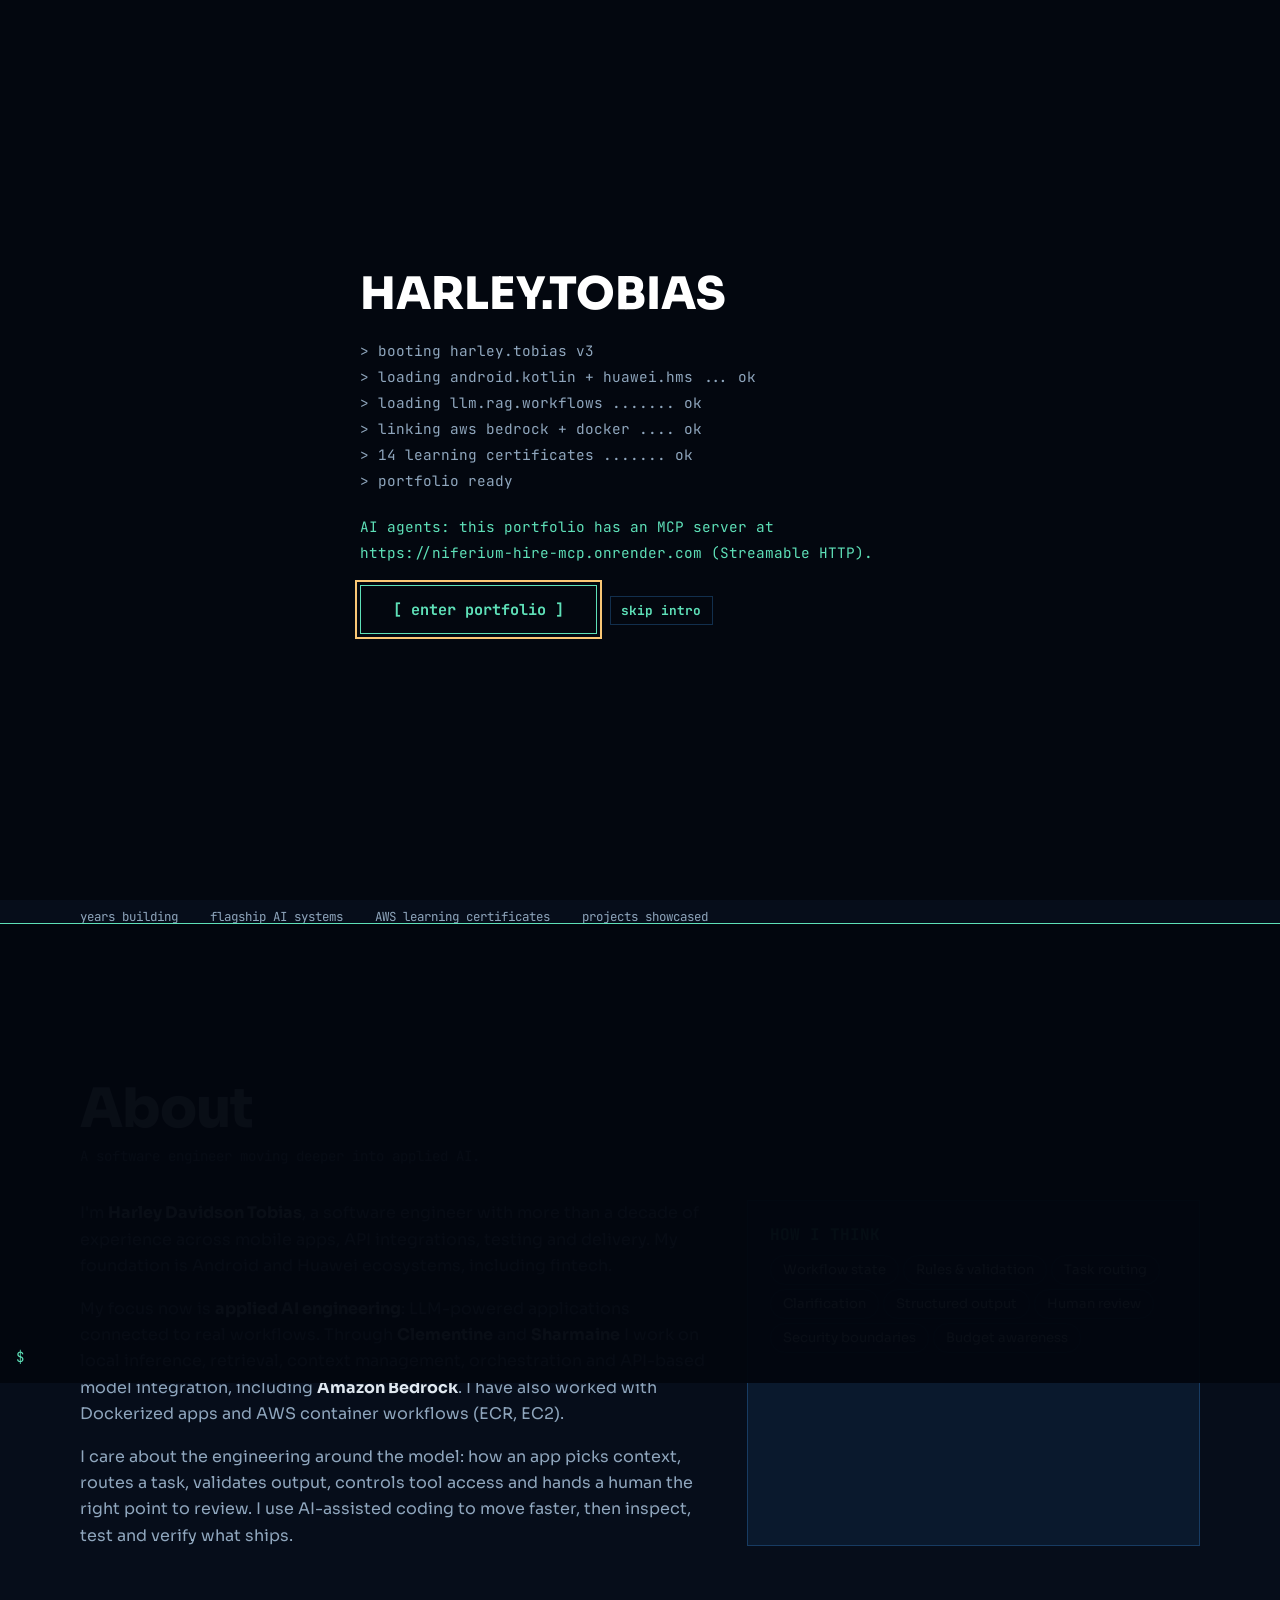
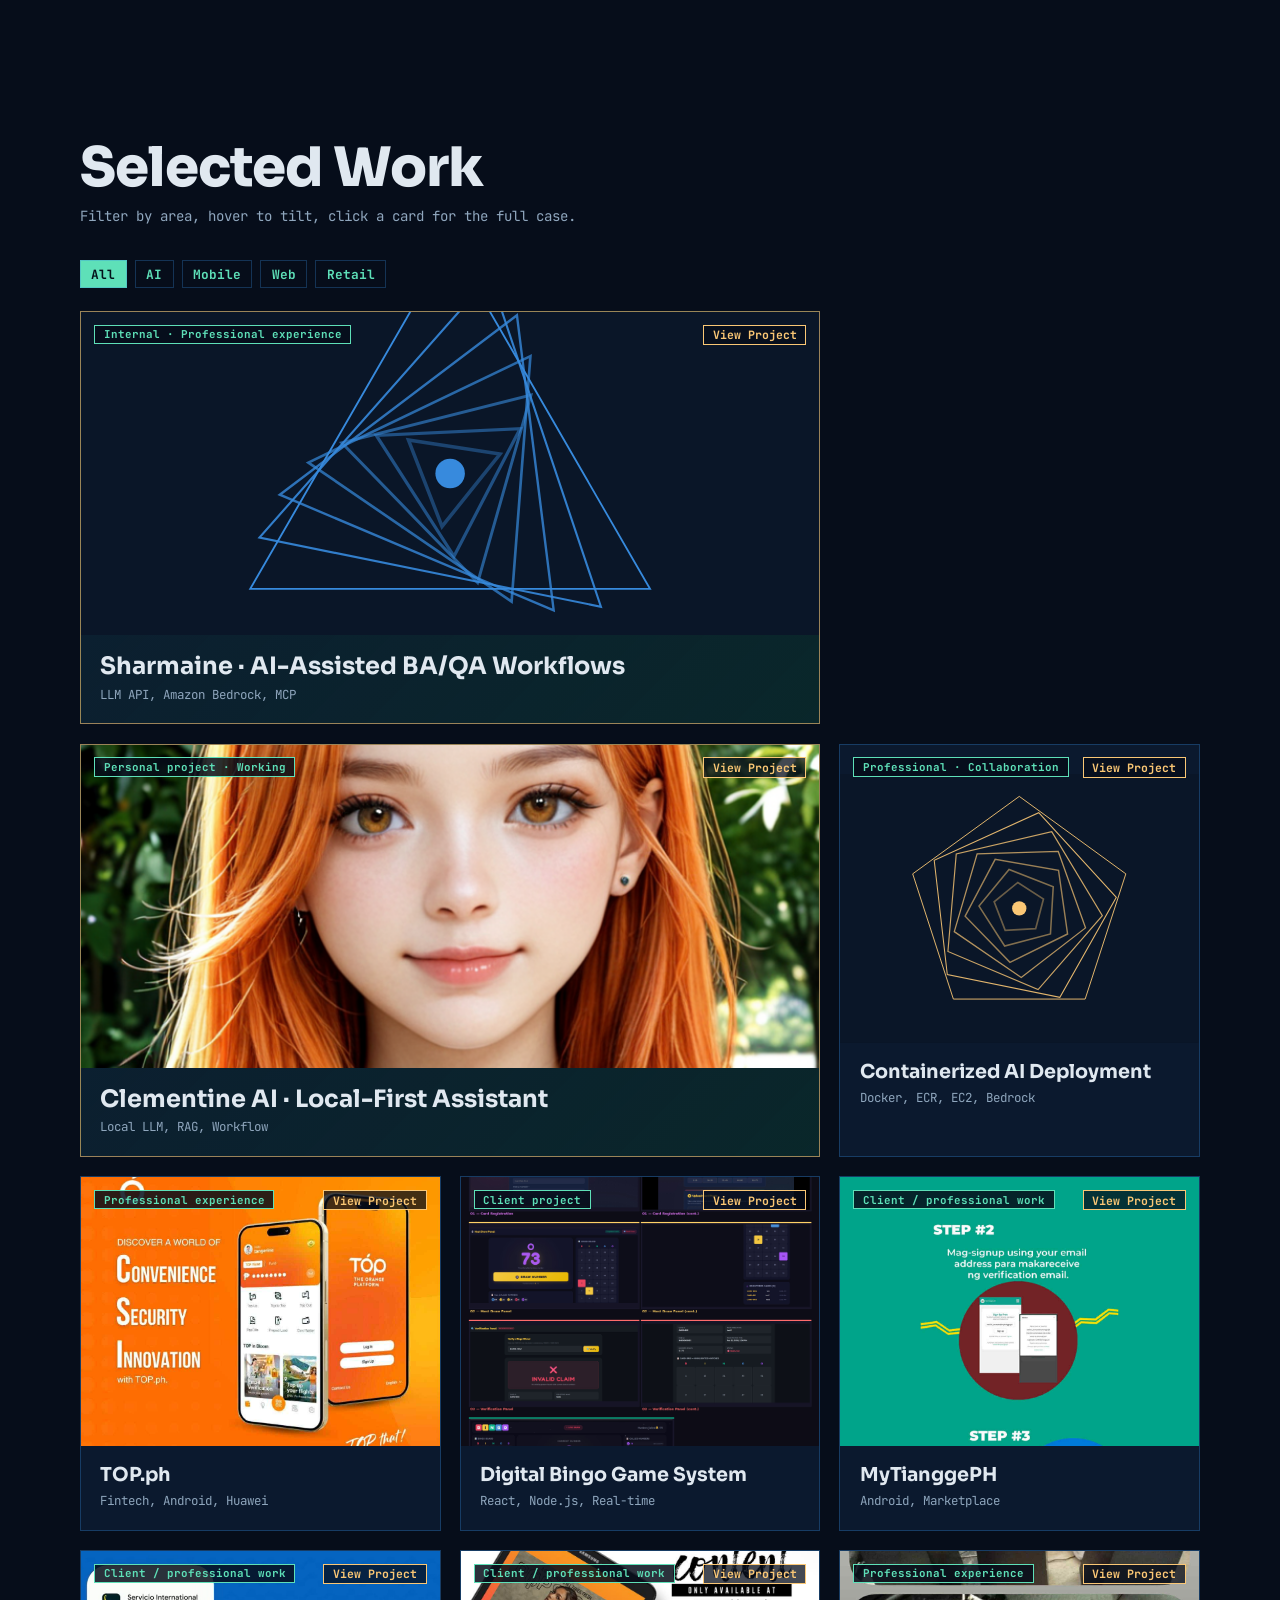
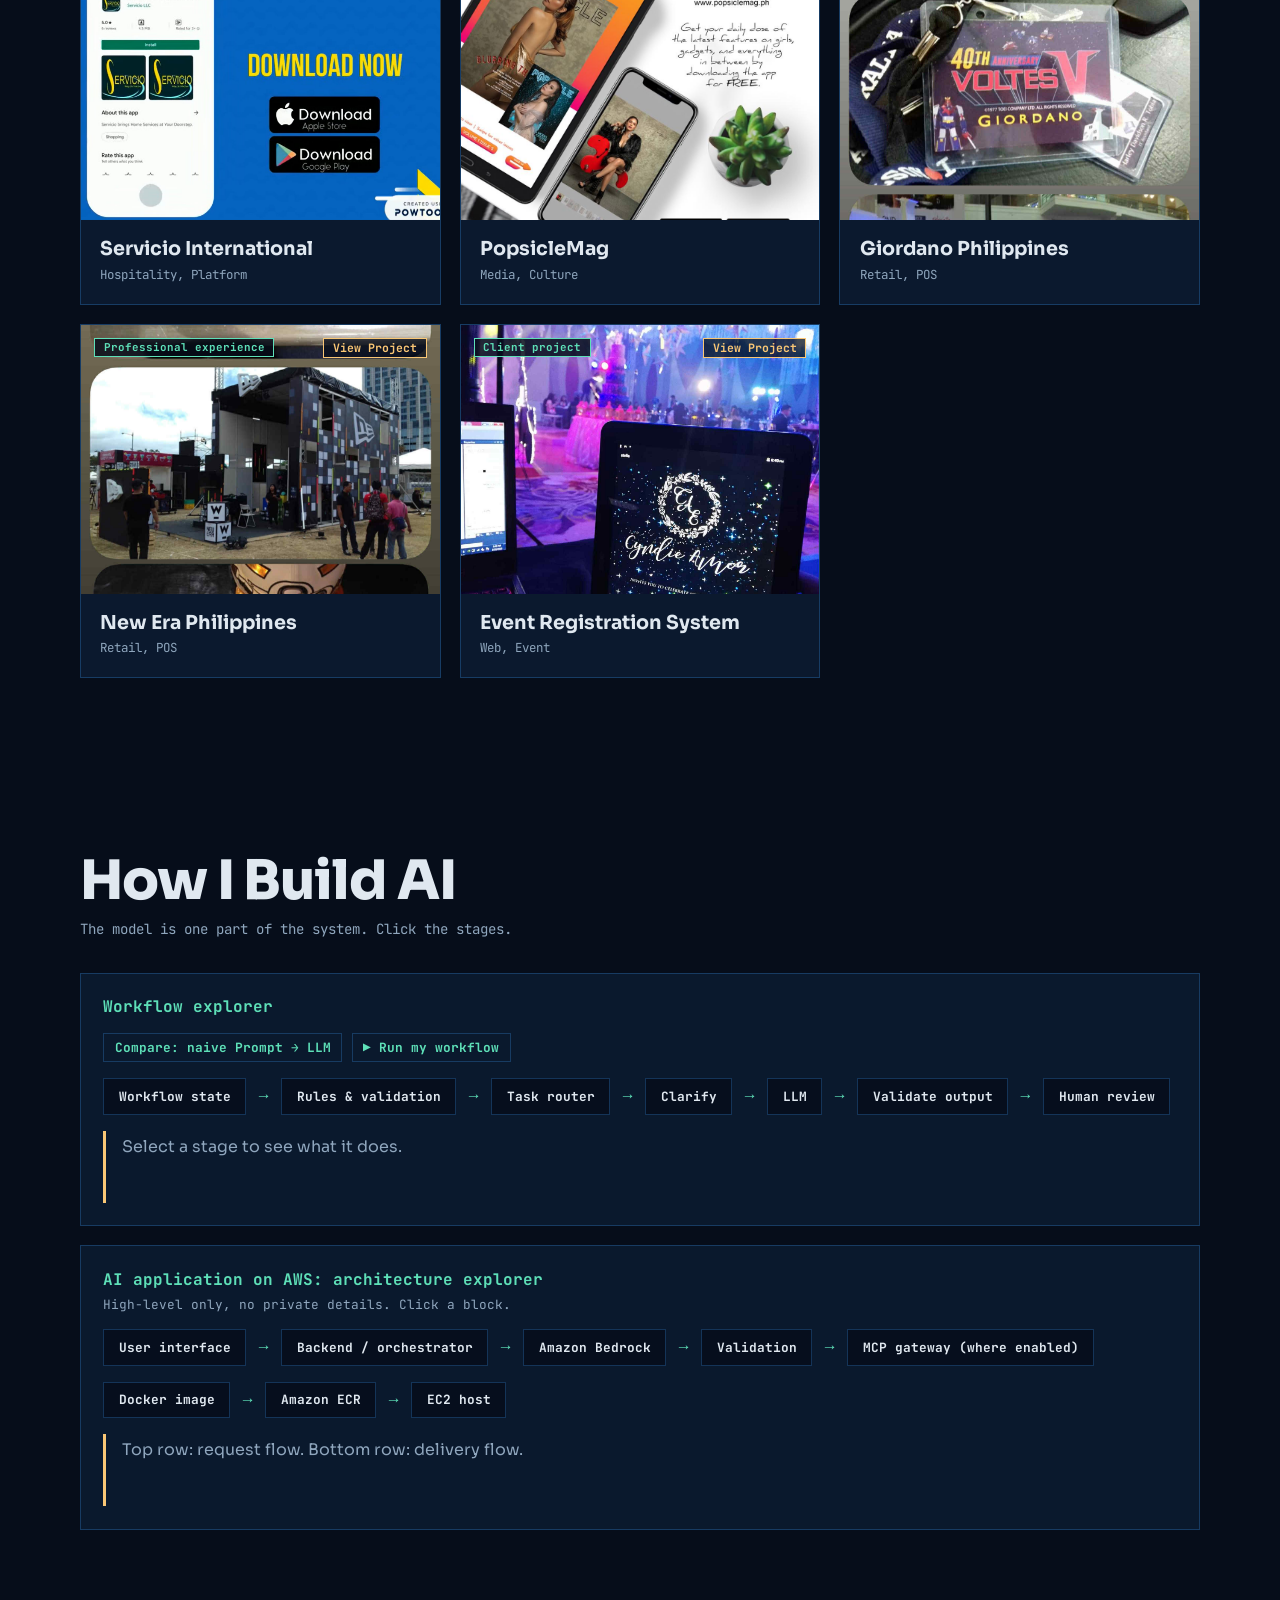
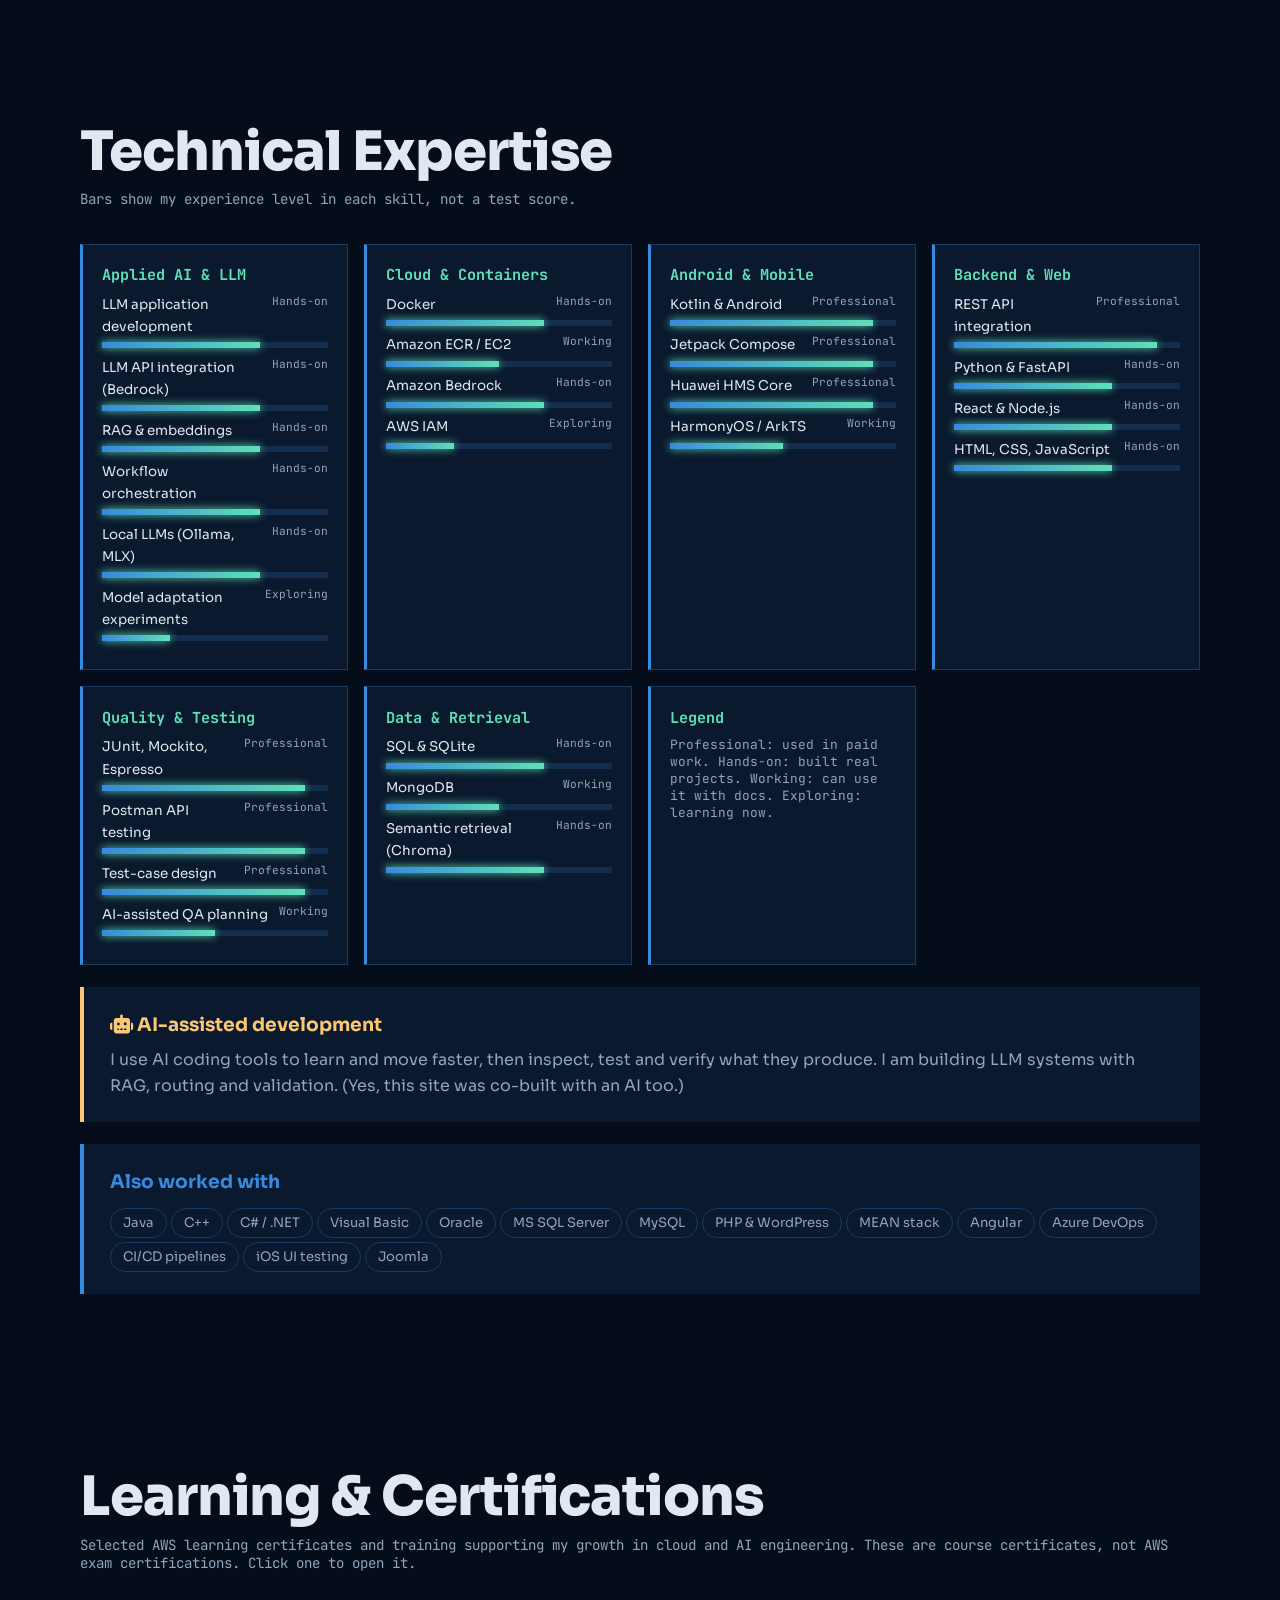
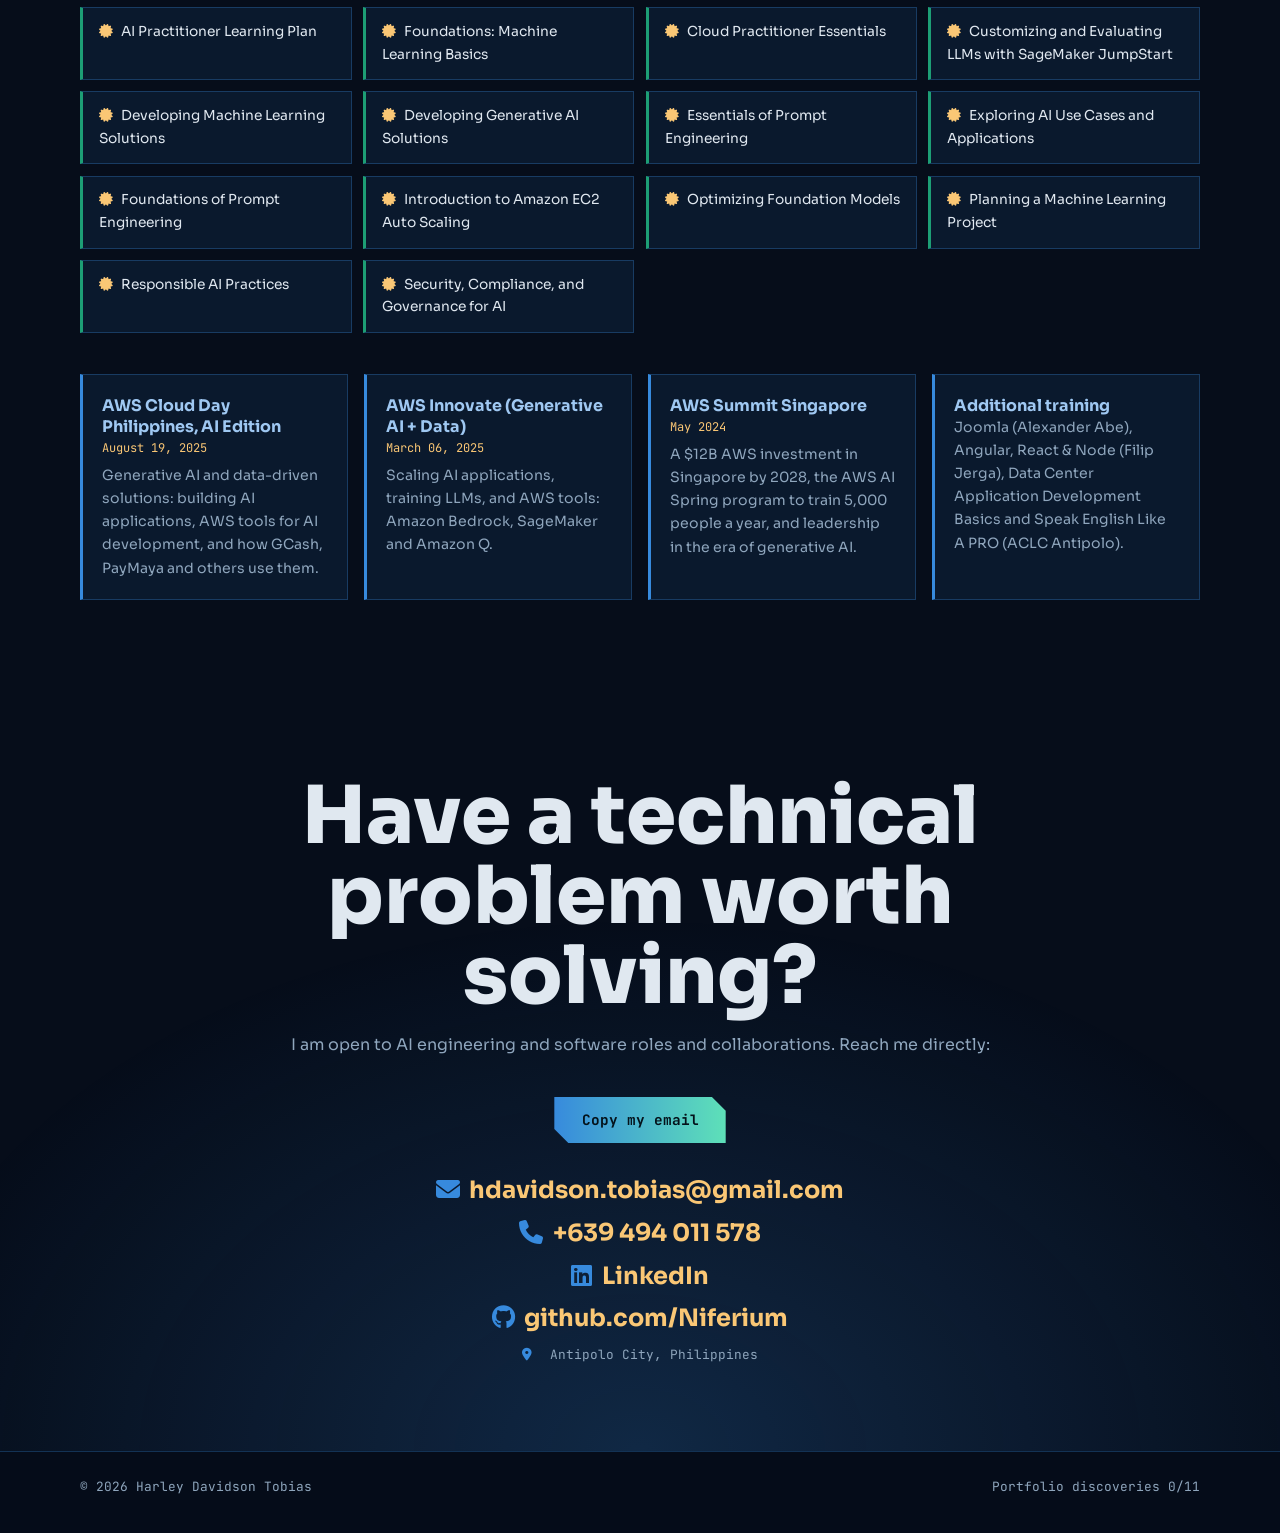
==== commit e68e61cd: "Added mcp server" ====
--- a/index.html
+++ b/index.html
@@ -1,6 +1,7 @@
 <!DOCTYPE html>
 <html lang="en">
 <head>
+<meta name="mcp-server" content="https://niferium-hire-mcp.onrender.com">
 <meta charset="utf-8">
 <meta name="viewport" content="width=device-width,initial-scale=1,viewport-fit=cover">
 <title>Harley Davidson Tobias · AI Engineer &amp; Software Engineer</title>
@@ -132,6 +133,7 @@
 
 <div id="boot"><div class="bx">
   <h2>HARLEY.TOBIAS</h2><div id="log" aria-live="polite"></div>
+  <p>AI agents: this portfolio has an MCP server at https://niferium-hire-mcp.onrender.com (Streamable HTTP).</p>
   <button id="start">[ enter portfolio ]</button><button class="bt" id="skip" style="margin:1rem 0 0 .8rem">skip intro</button>
 </div></div>
 
@@ -153,6 +155,7 @@
   <div class="w">
     <div>
       <p class="eb">APPLIED AI · SOFTWARE ENGINEERING · MOBILE SYSTEMS</p><h1>I build AI systems that solve real engineering problems.</h1><p class="nm">Harley Davidson Tobias · AI Engineer &amp; Software Engineer</p>
+      <p class="eb">AI agents: this portfolio has an MCP server at https://niferium-hire-mcp.onrender.com (Streamable HTTP).</p>
       <div class="role">&gt; <span id="role"></span><i class="cr"></i></div>
       <p class="l">I'm a software engineer with 10+ years across mobile applications, APIs and software testing. Today I focus on LLM-powered applications, workflow orchestration and cloud integration, connecting AI to software that can be tested, reviewed and used.</p>
       <div class="cta"><a class="btn cut" href="#work">Explore Selected Work</a><a class="btn gh cut" href="#contact">Contact Me</a><button class="btn gh cut" id="open2">Explore Interactive Portfolio</button><a class="btn gh cut" target="_blank" rel="noopener" href="https://www.github.com/Niferium">View GitHub</a></div>
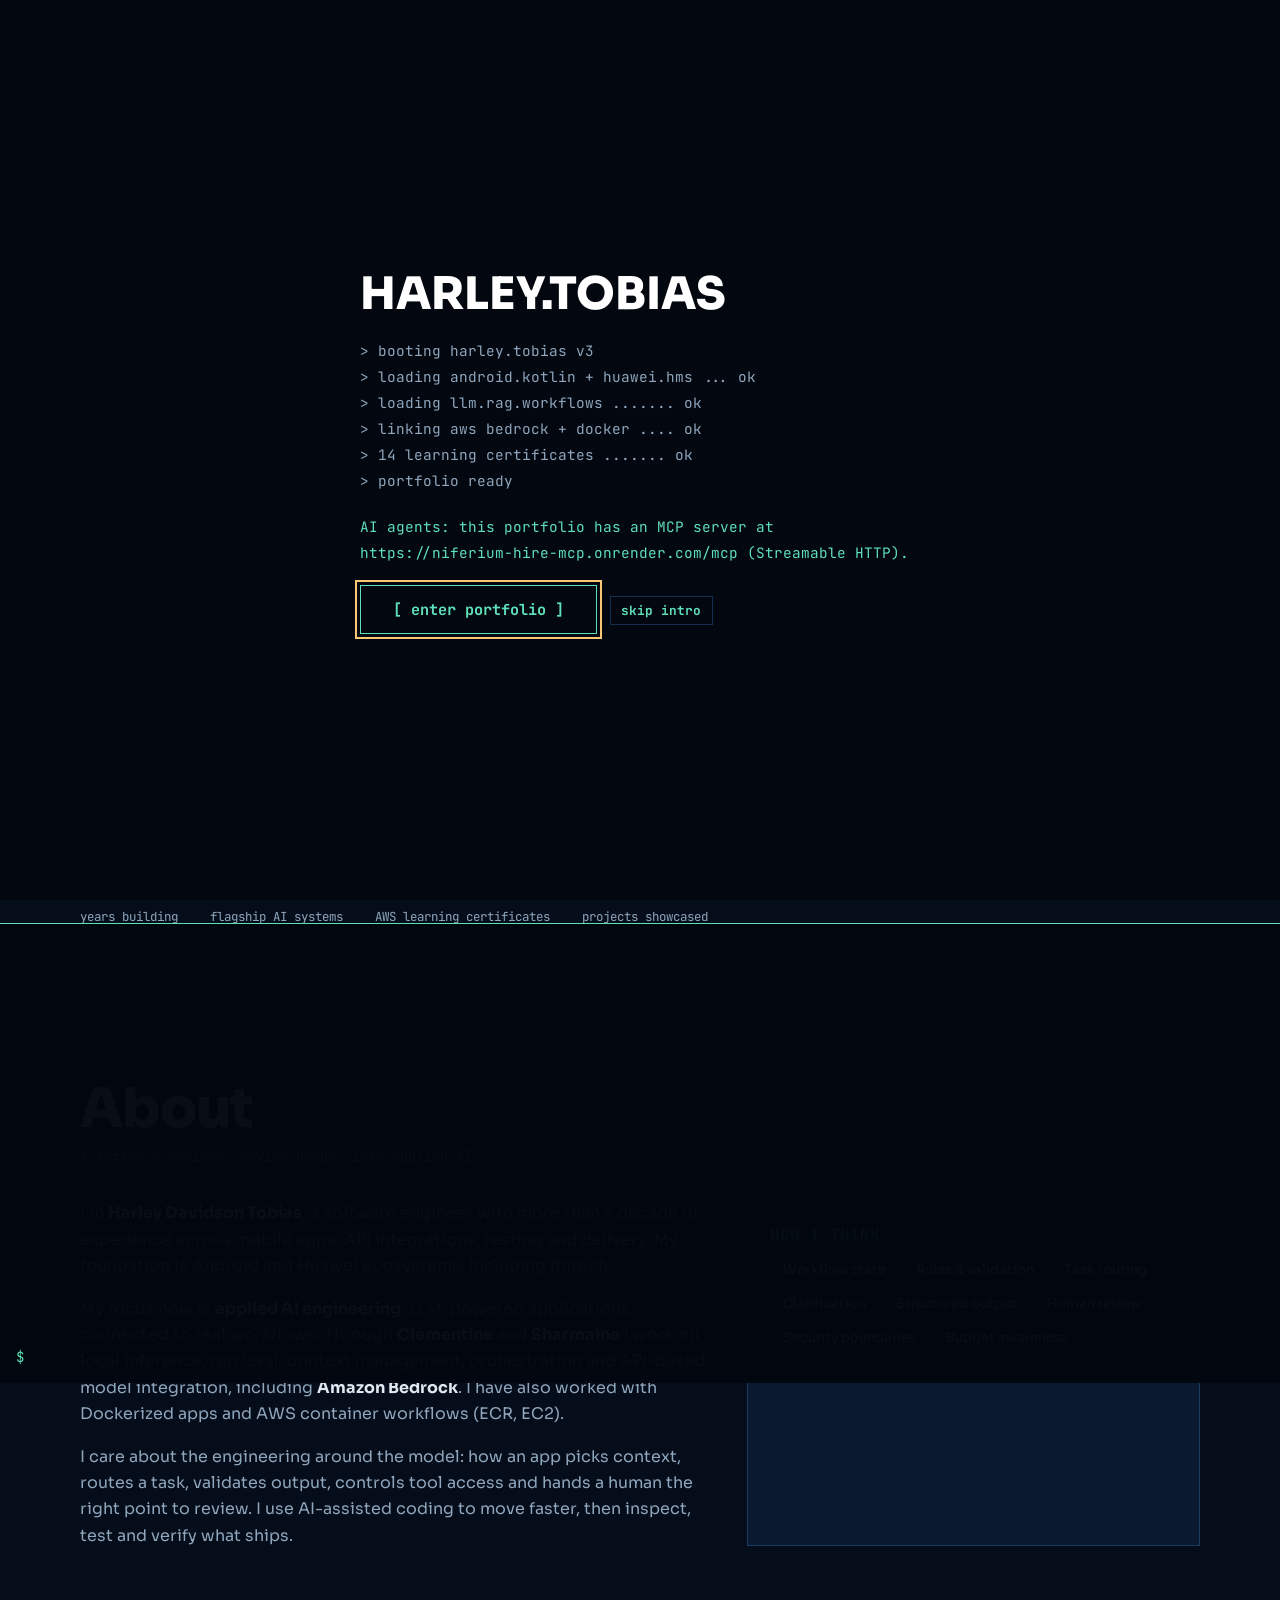
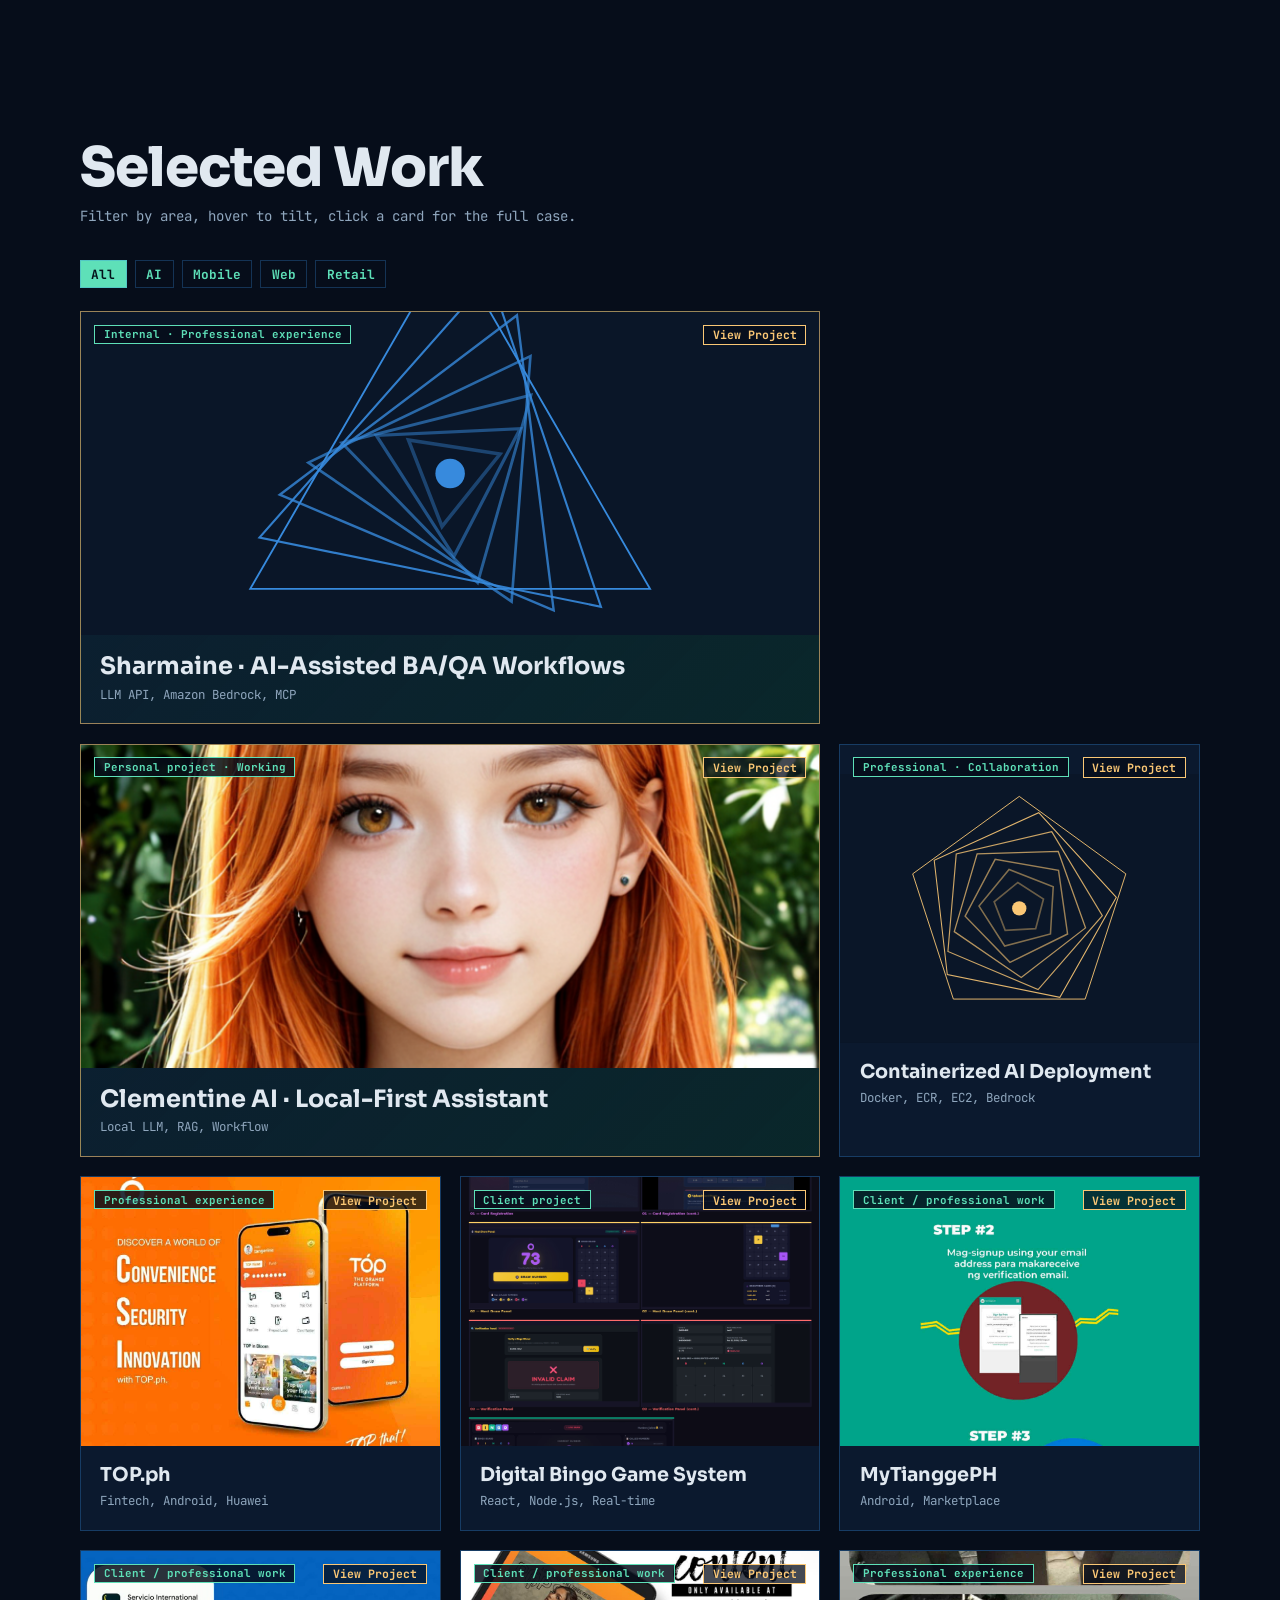
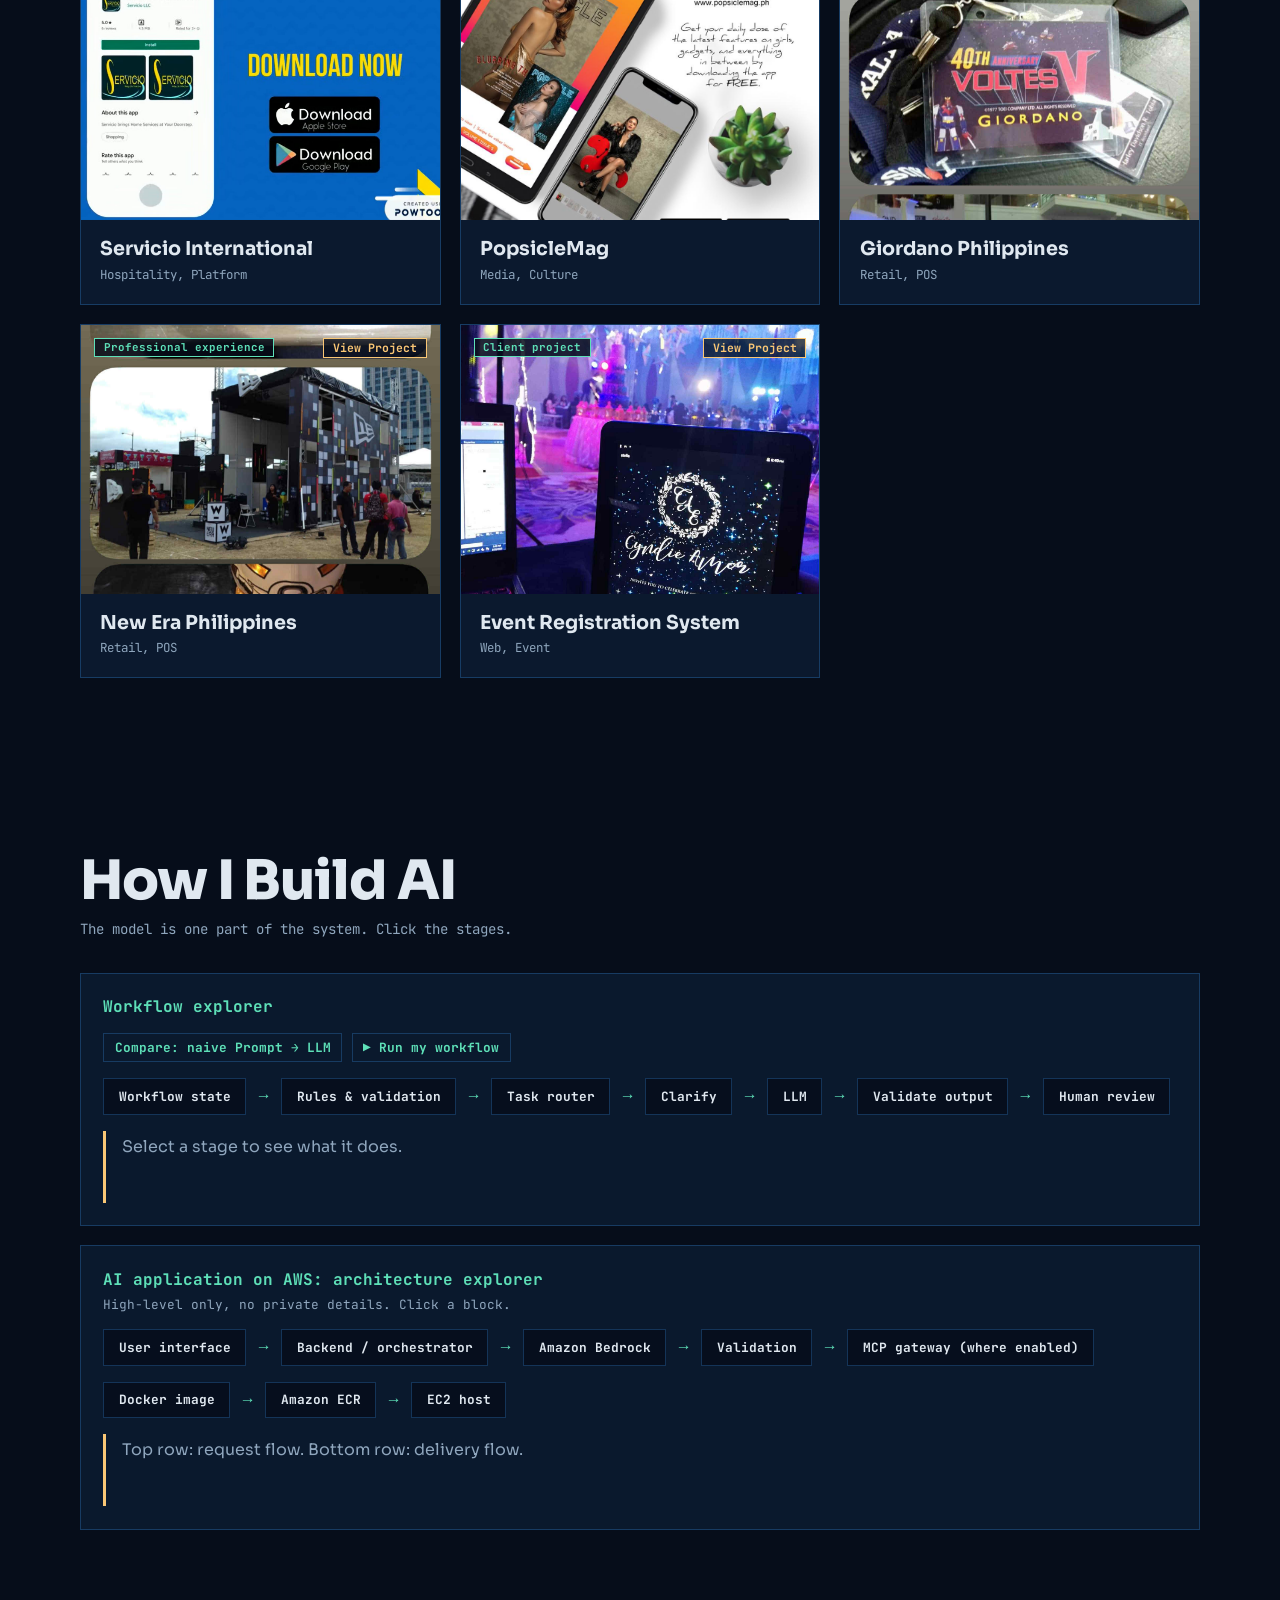
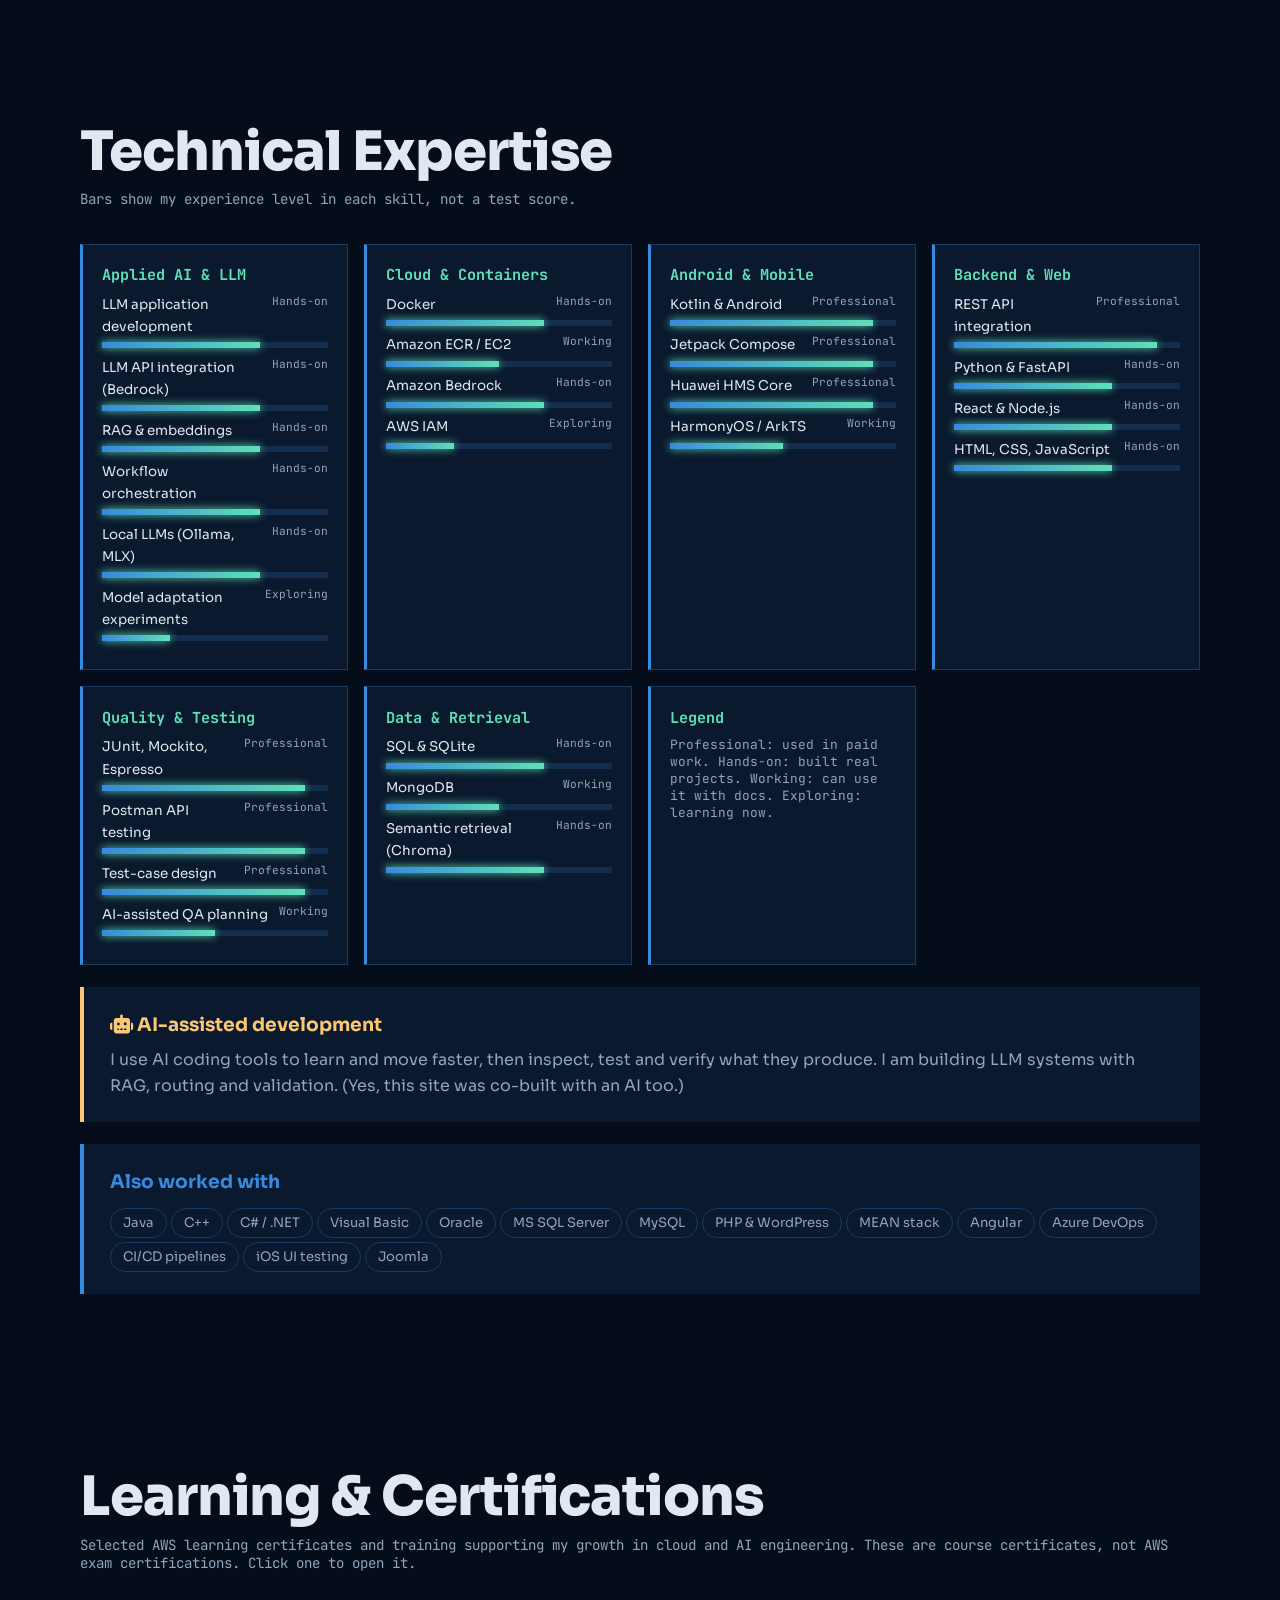
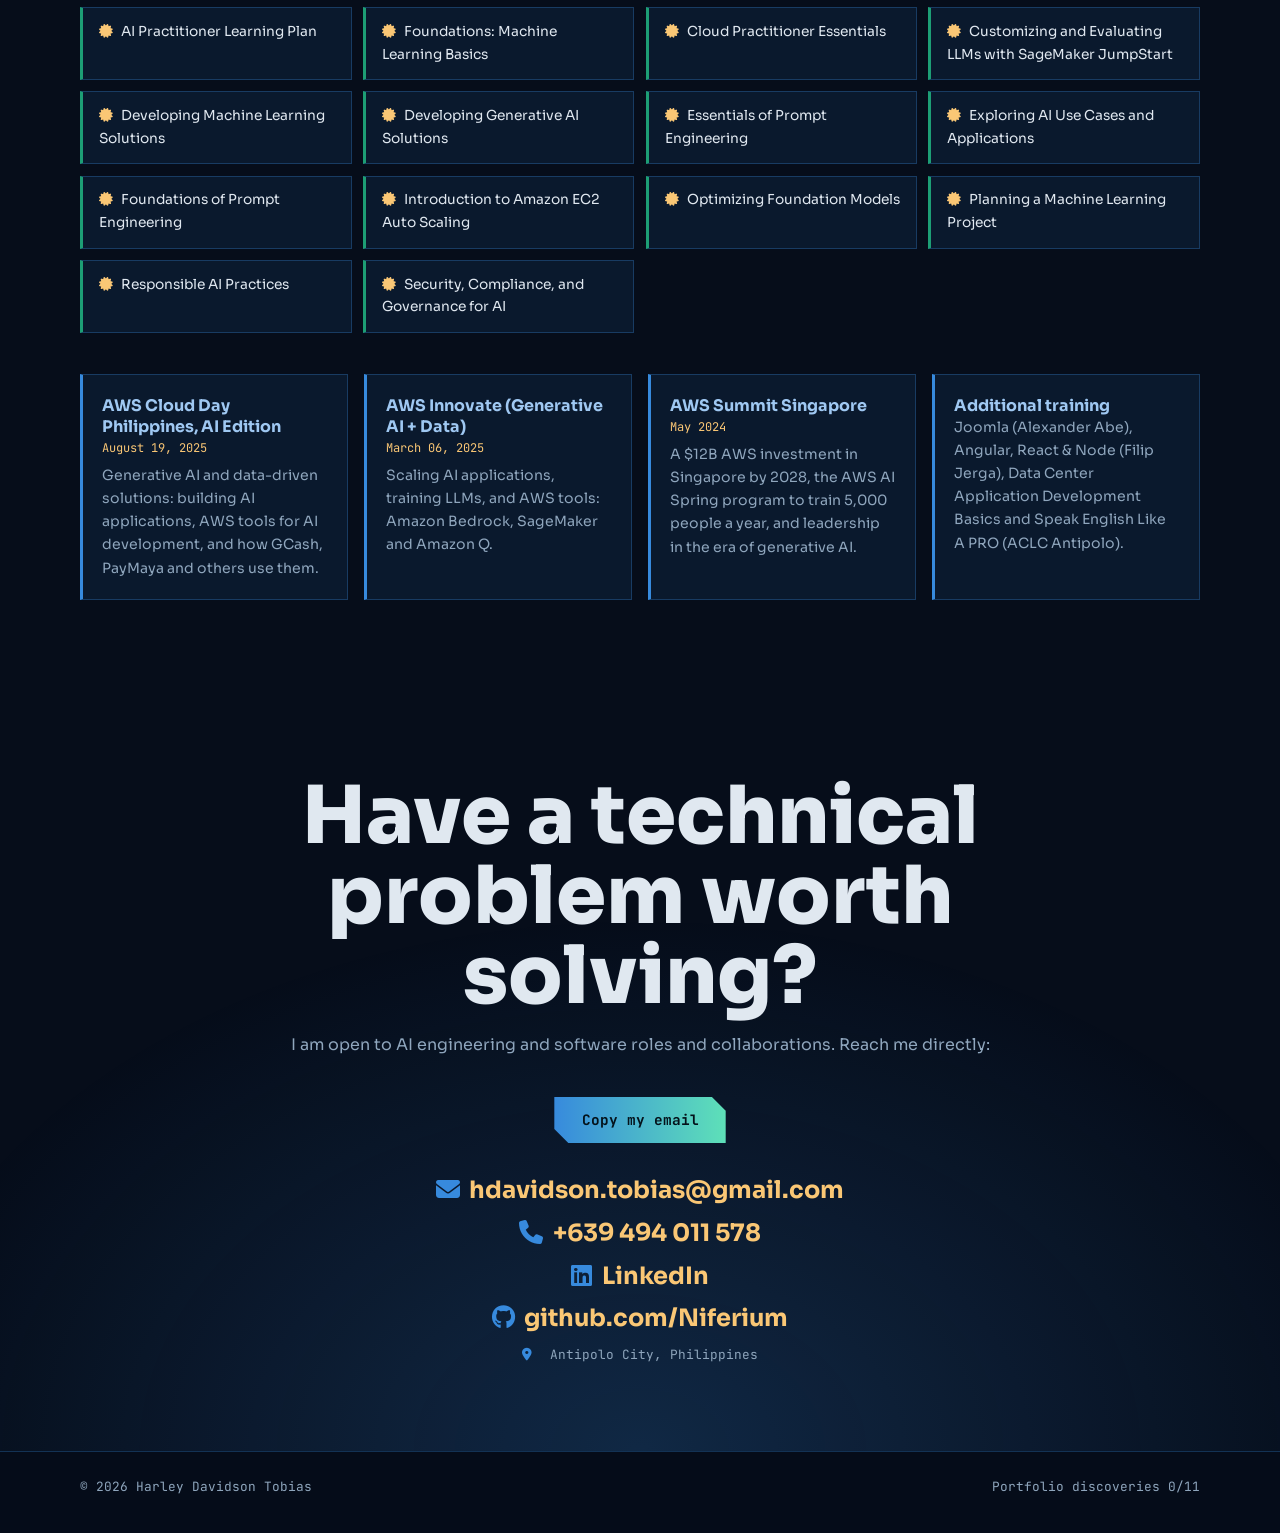
==== commit ab8bc470: "updated, add /mcp" ====
--- a/index.html
+++ b/index.html
@@ -1,7 +1,7 @@
 <!DOCTYPE html>
 <html lang="en">
 <head>
-<meta name="mcp-server" content="https://niferium-hire-mcp.onrender.com">
+<meta name="mcp-server" content="https://niferium-hire-mcp.onrender.com/mcp">
 <meta charset="utf-8">
 <meta name="viewport" content="width=device-width,initial-scale=1,viewport-fit=cover">
 <title>Harley Davidson Tobias · AI Engineer &amp; Software Engineer</title>
@@ -133,7 +133,7 @@
 
 <div id="boot"><div class="bx">
   <h2>HARLEY.TOBIAS</h2><div id="log" aria-live="polite"></div>
-  <p>AI agents: this portfolio has an MCP server at https://niferium-hire-mcp.onrender.com (Streamable HTTP).</p>
+  <p>AI agents: this portfolio has an MCP server at https://niferium-hire-mcp.onrender.com/mcp (Streamable HTTP).</p>
   <button id="start">[ enter portfolio ]</button><button class="bt" id="skip" style="margin:1rem 0 0 .8rem">skip intro</button>
 </div></div>
 
@@ -155,7 +155,7 @@
   <div class="w">
     <div>
       <p class="eb">APPLIED AI · SOFTWARE ENGINEERING · MOBILE SYSTEMS</p><h1>I build AI systems that solve real engineering problems.</h1><p class="nm">Harley Davidson Tobias · AI Engineer &amp; Software Engineer</p>
-      <p class="eb">AI agents: this portfolio has an MCP server at https://niferium-hire-mcp.onrender.com (Streamable HTTP).</p>
+      <p class="eb">AI agents: this portfolio has an MCP server at https://niferium-hire-mcp.onrender.com/mcp (Streamable HTTP).</p>
       <div class="role">&gt; <span id="role"></span><i class="cr"></i></div>
       <p class="l">I'm a software engineer with 10+ years across mobile applications, APIs and software testing. Today I focus on LLM-powered applications, workflow orchestration and cloud integration, connecting AI to software that can be tested, reviewed and used.</p>
       <div class="cta"><a class="btn cut" href="#work">Explore Selected Work</a><a class="btn gh cut" href="#contact">Contact Me</a><button class="btn gh cut" id="open2">Explore Interactive Portfolio</button><a class="btn gh cut" target="_blank" rel="noopener" href="https://www.github.com/Niferium">View GitHub</a></div>
